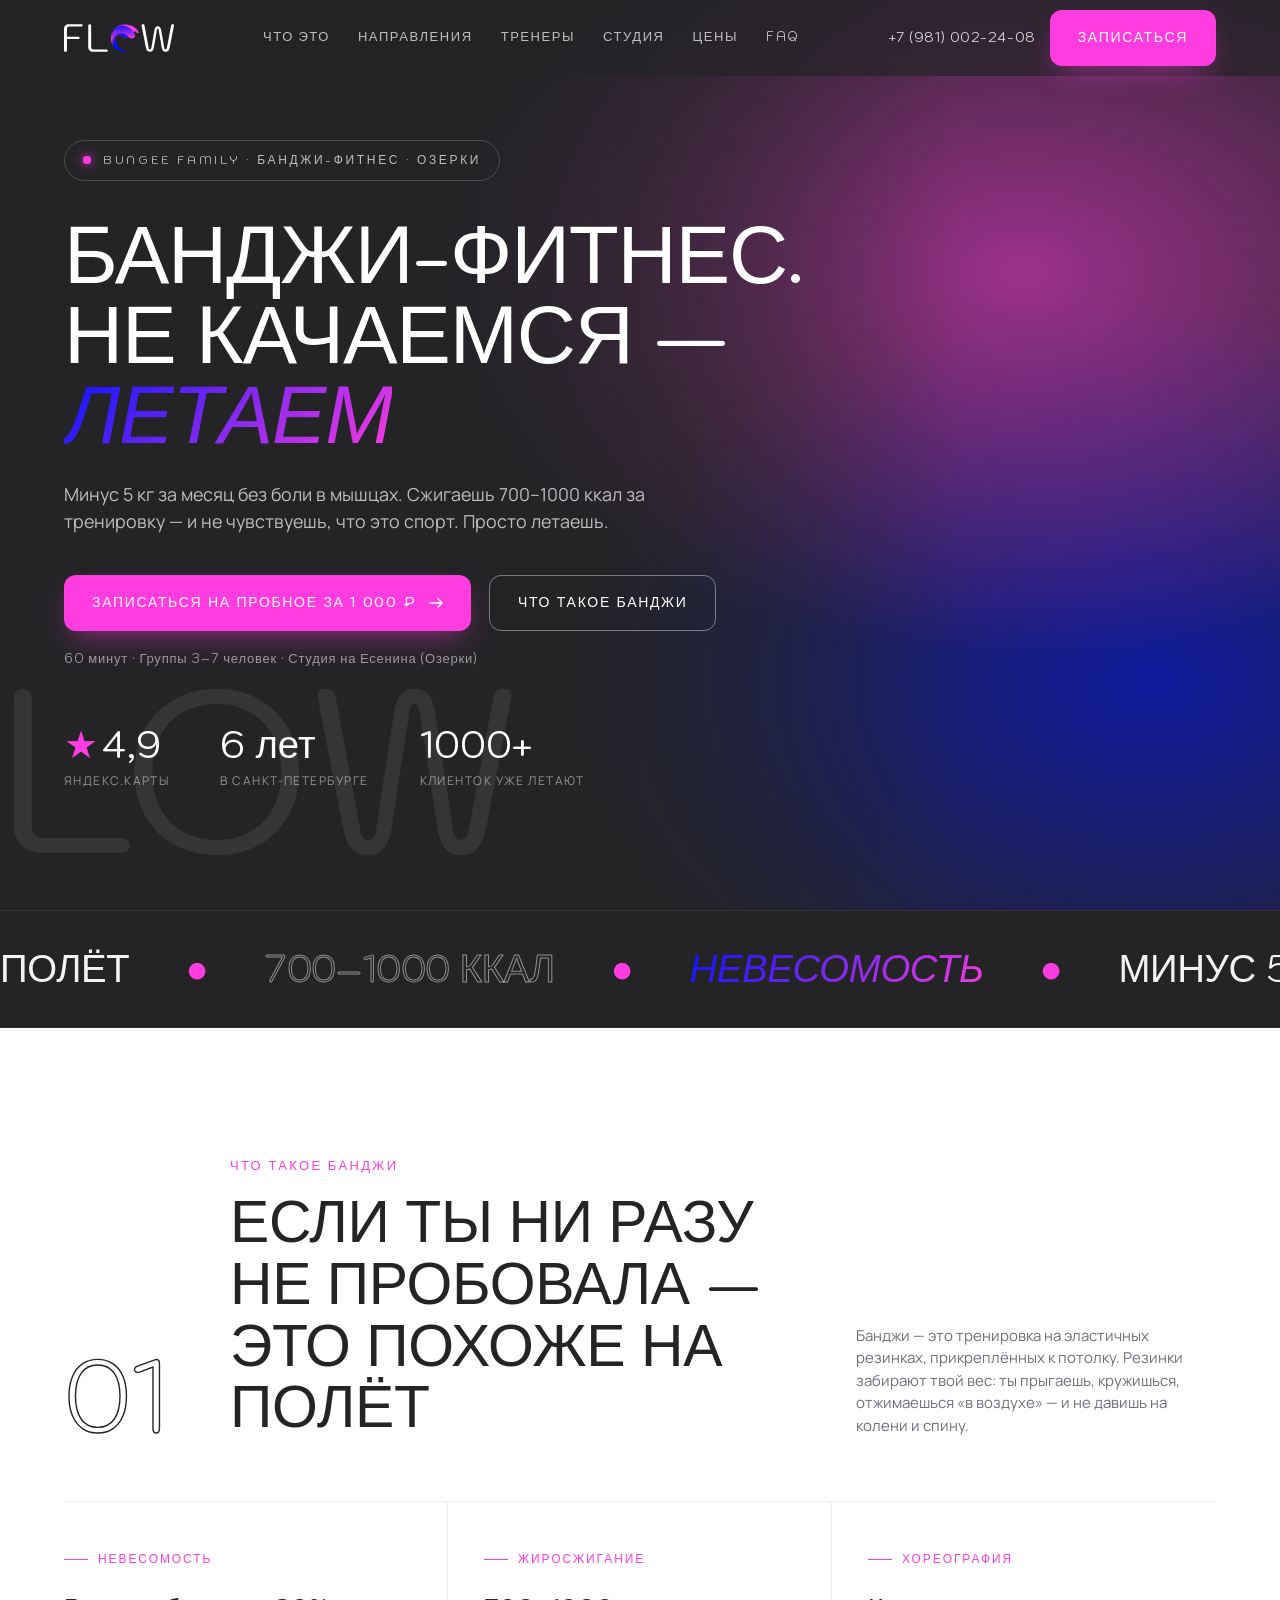
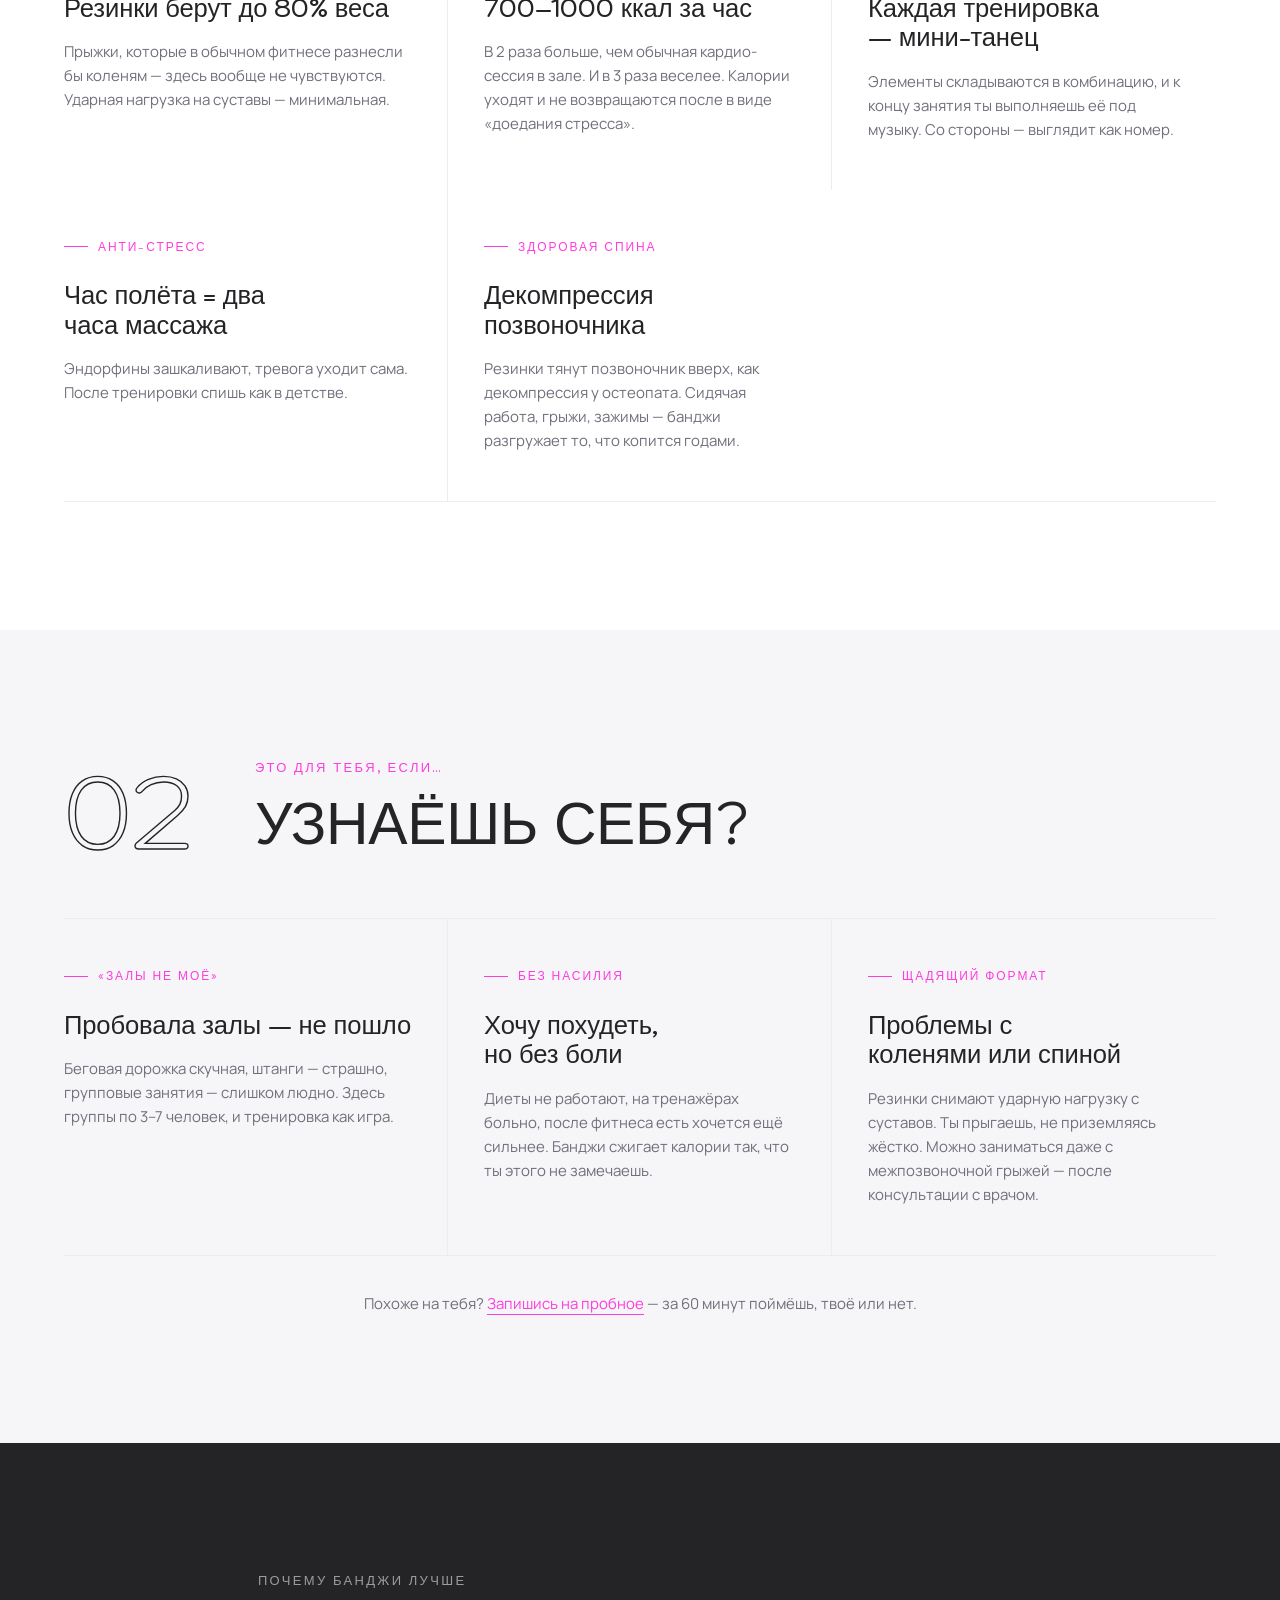
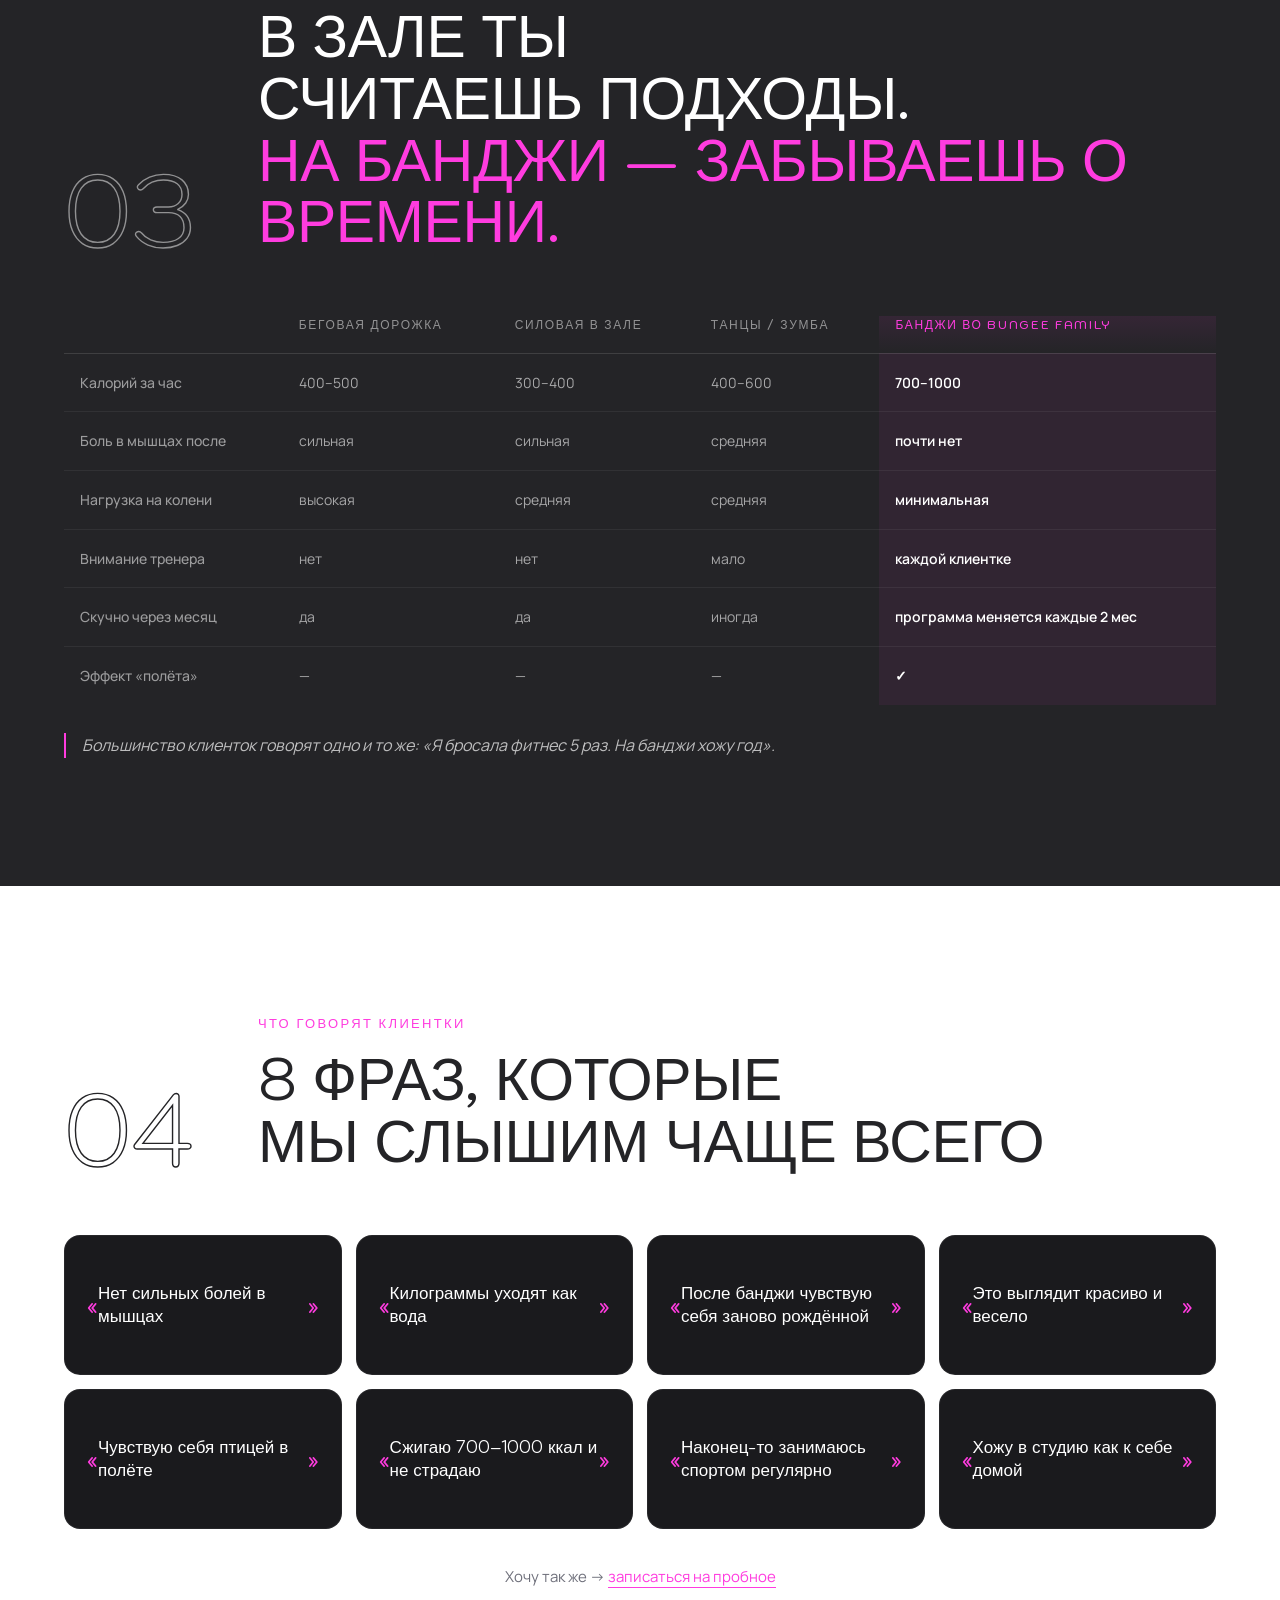
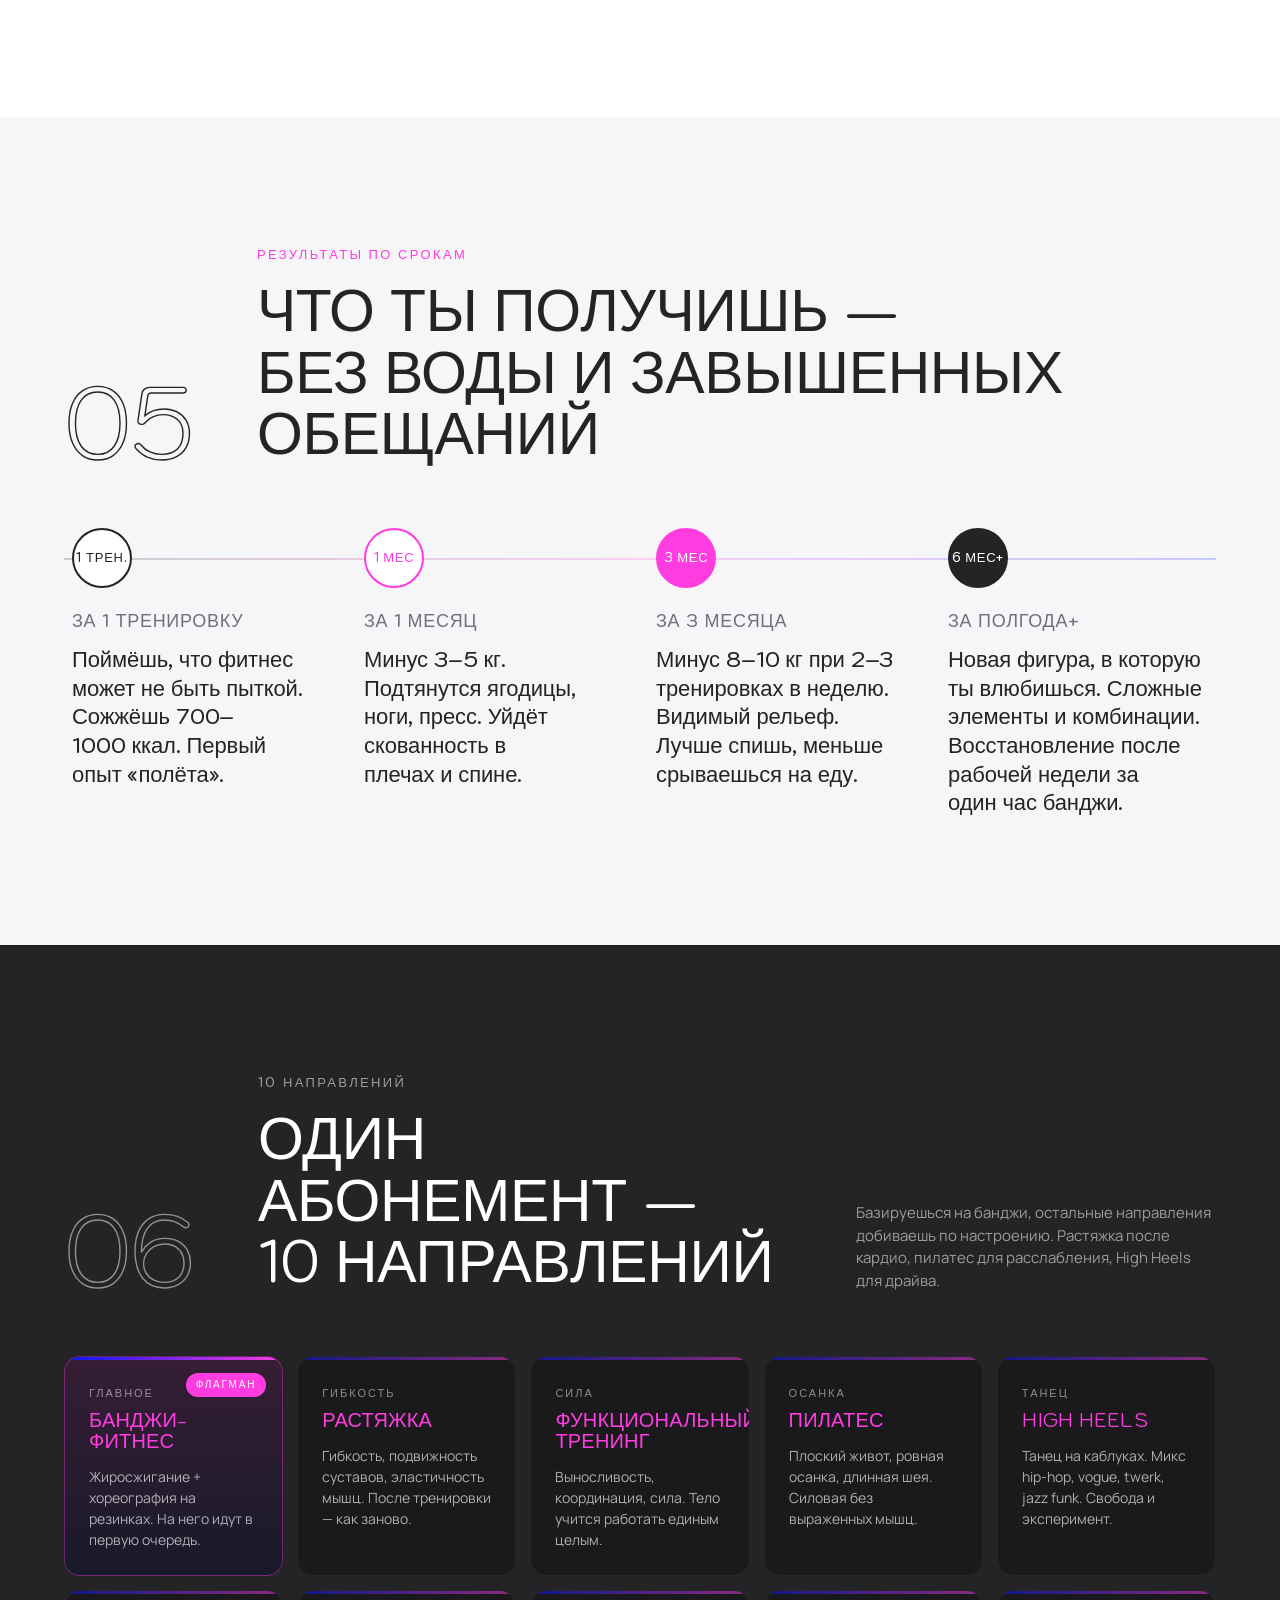
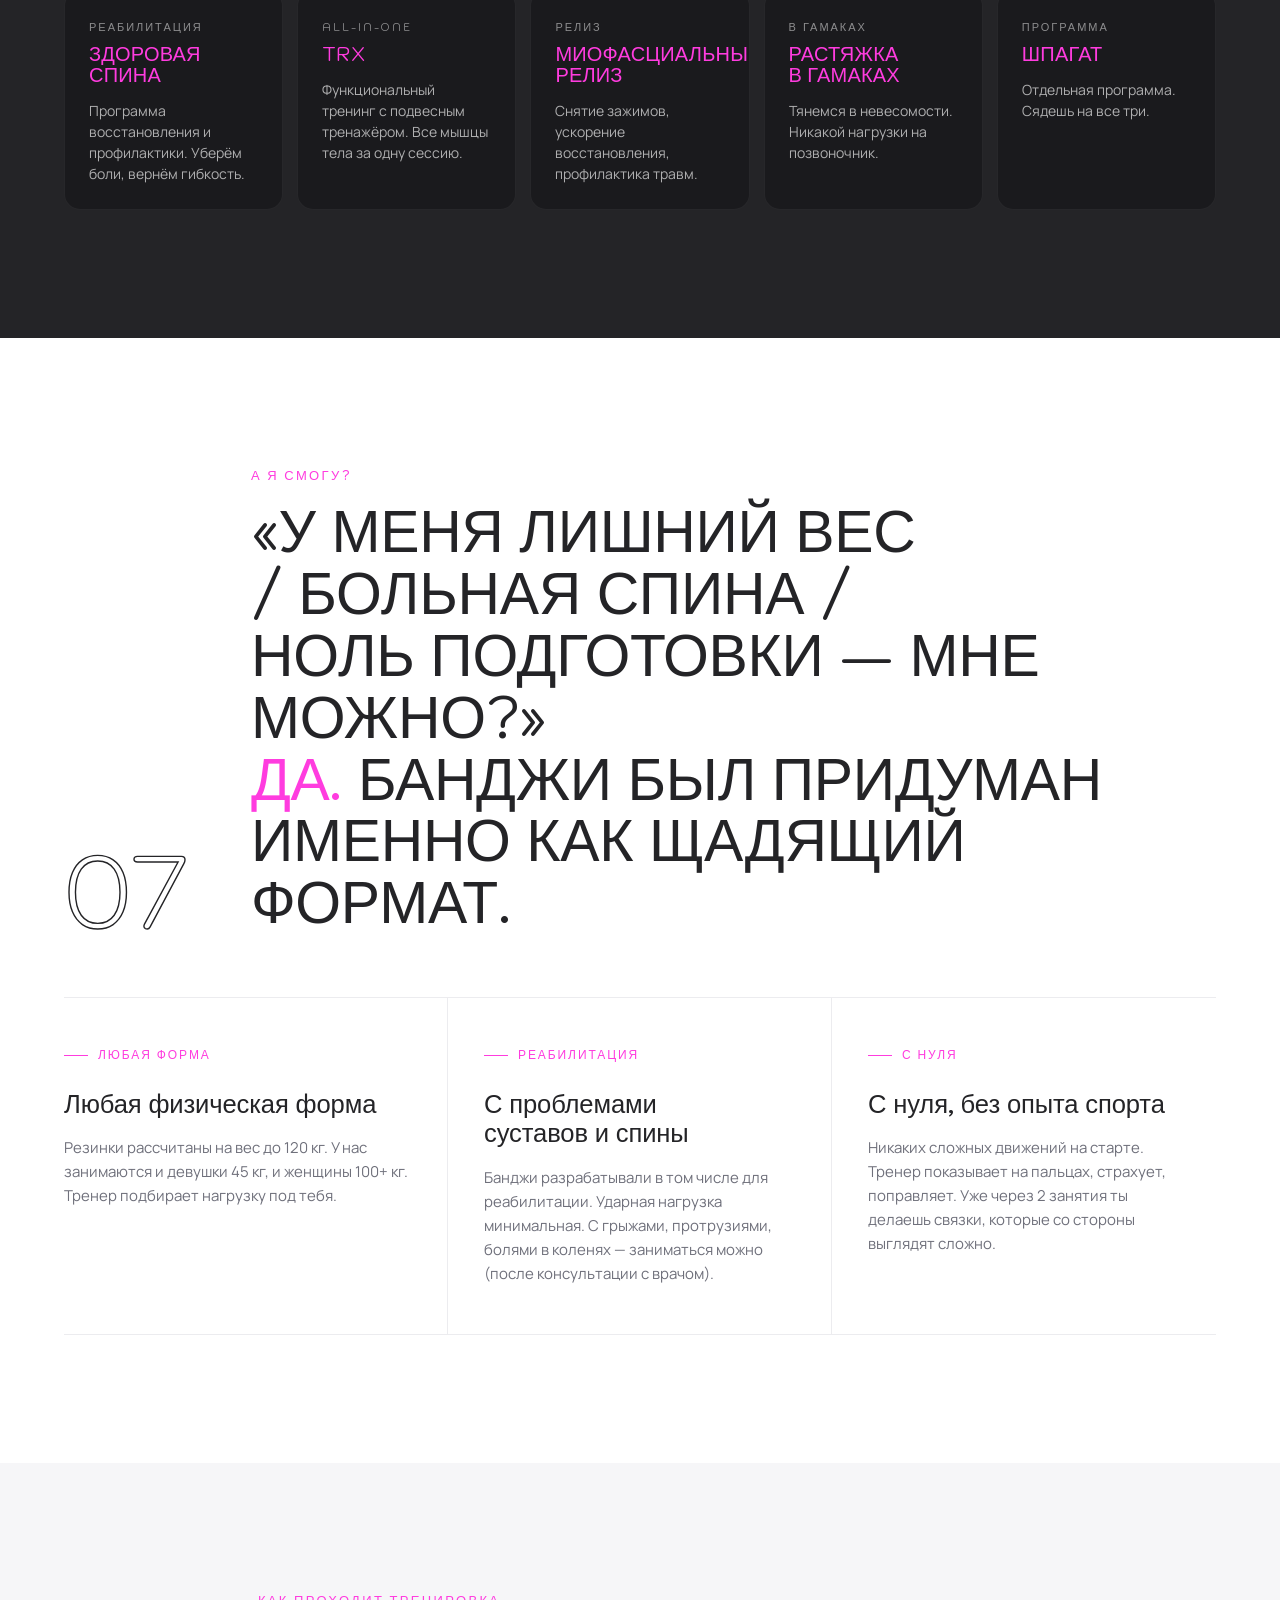
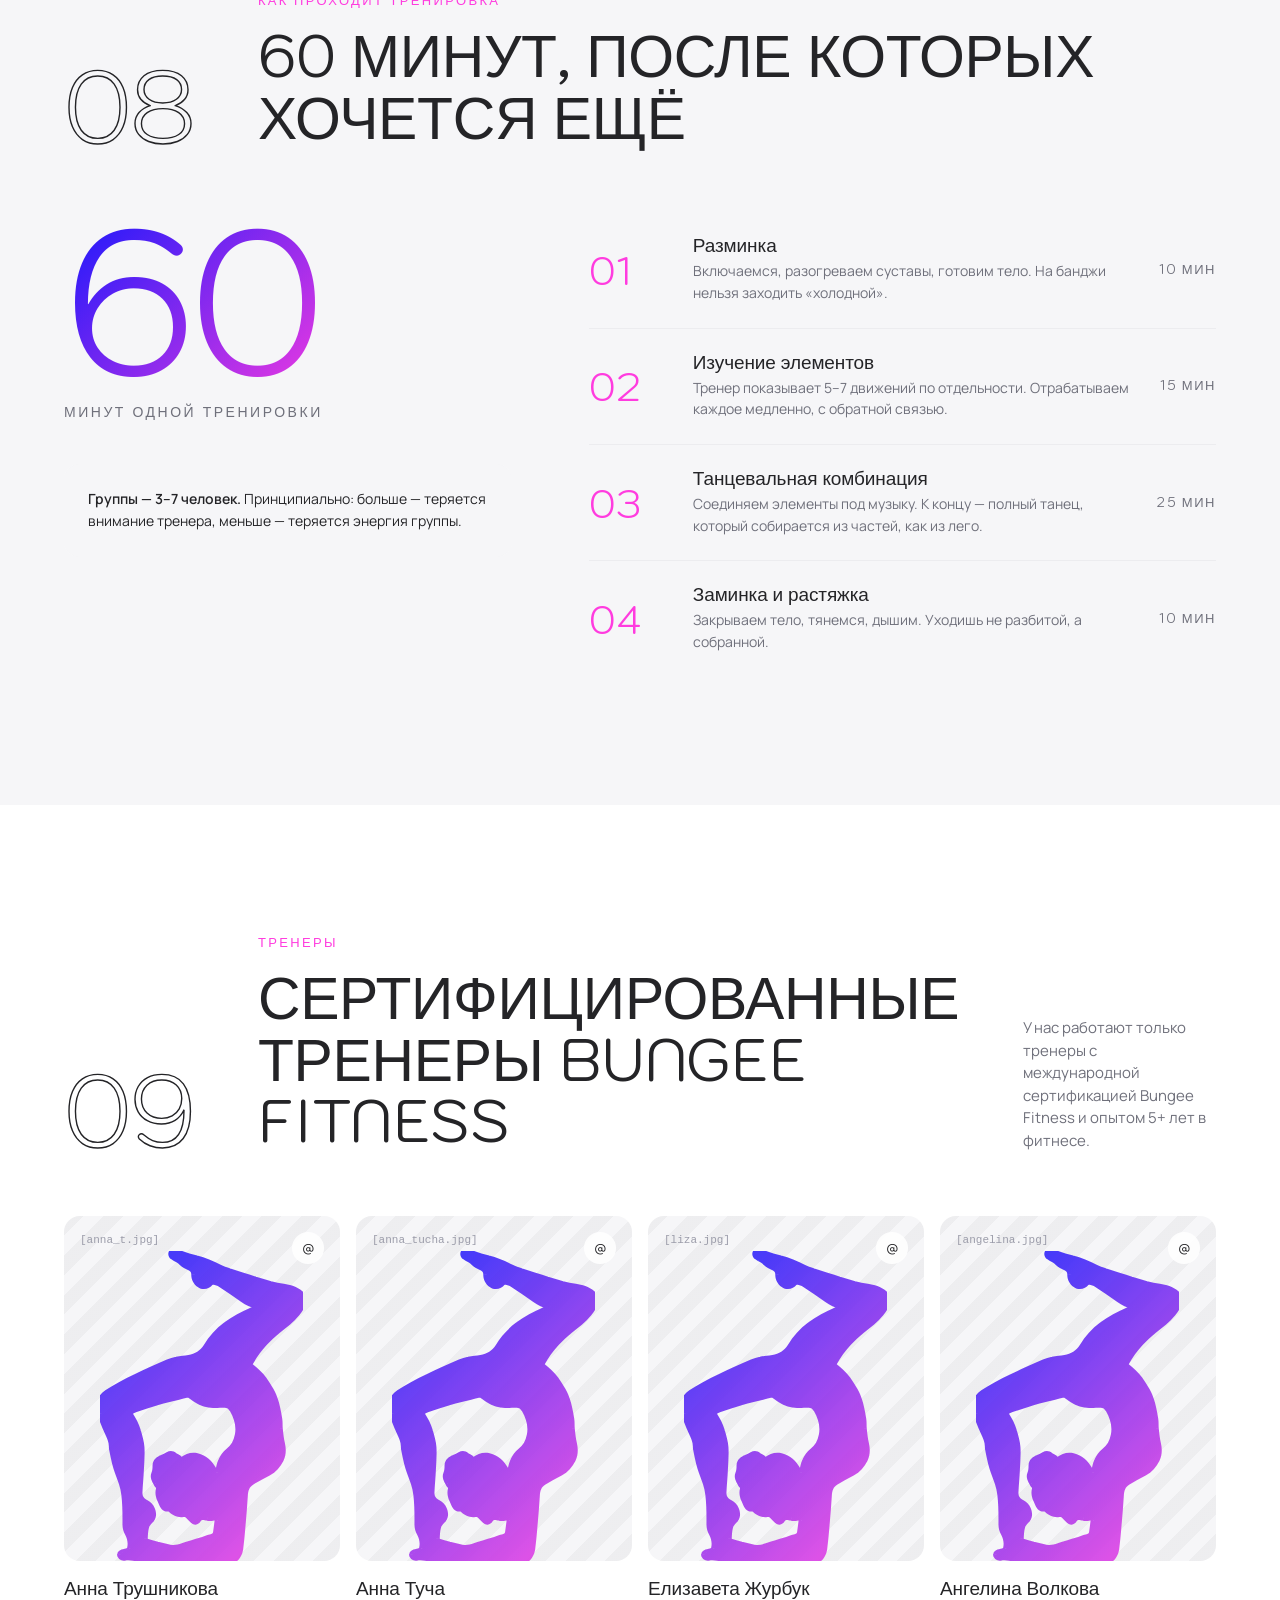
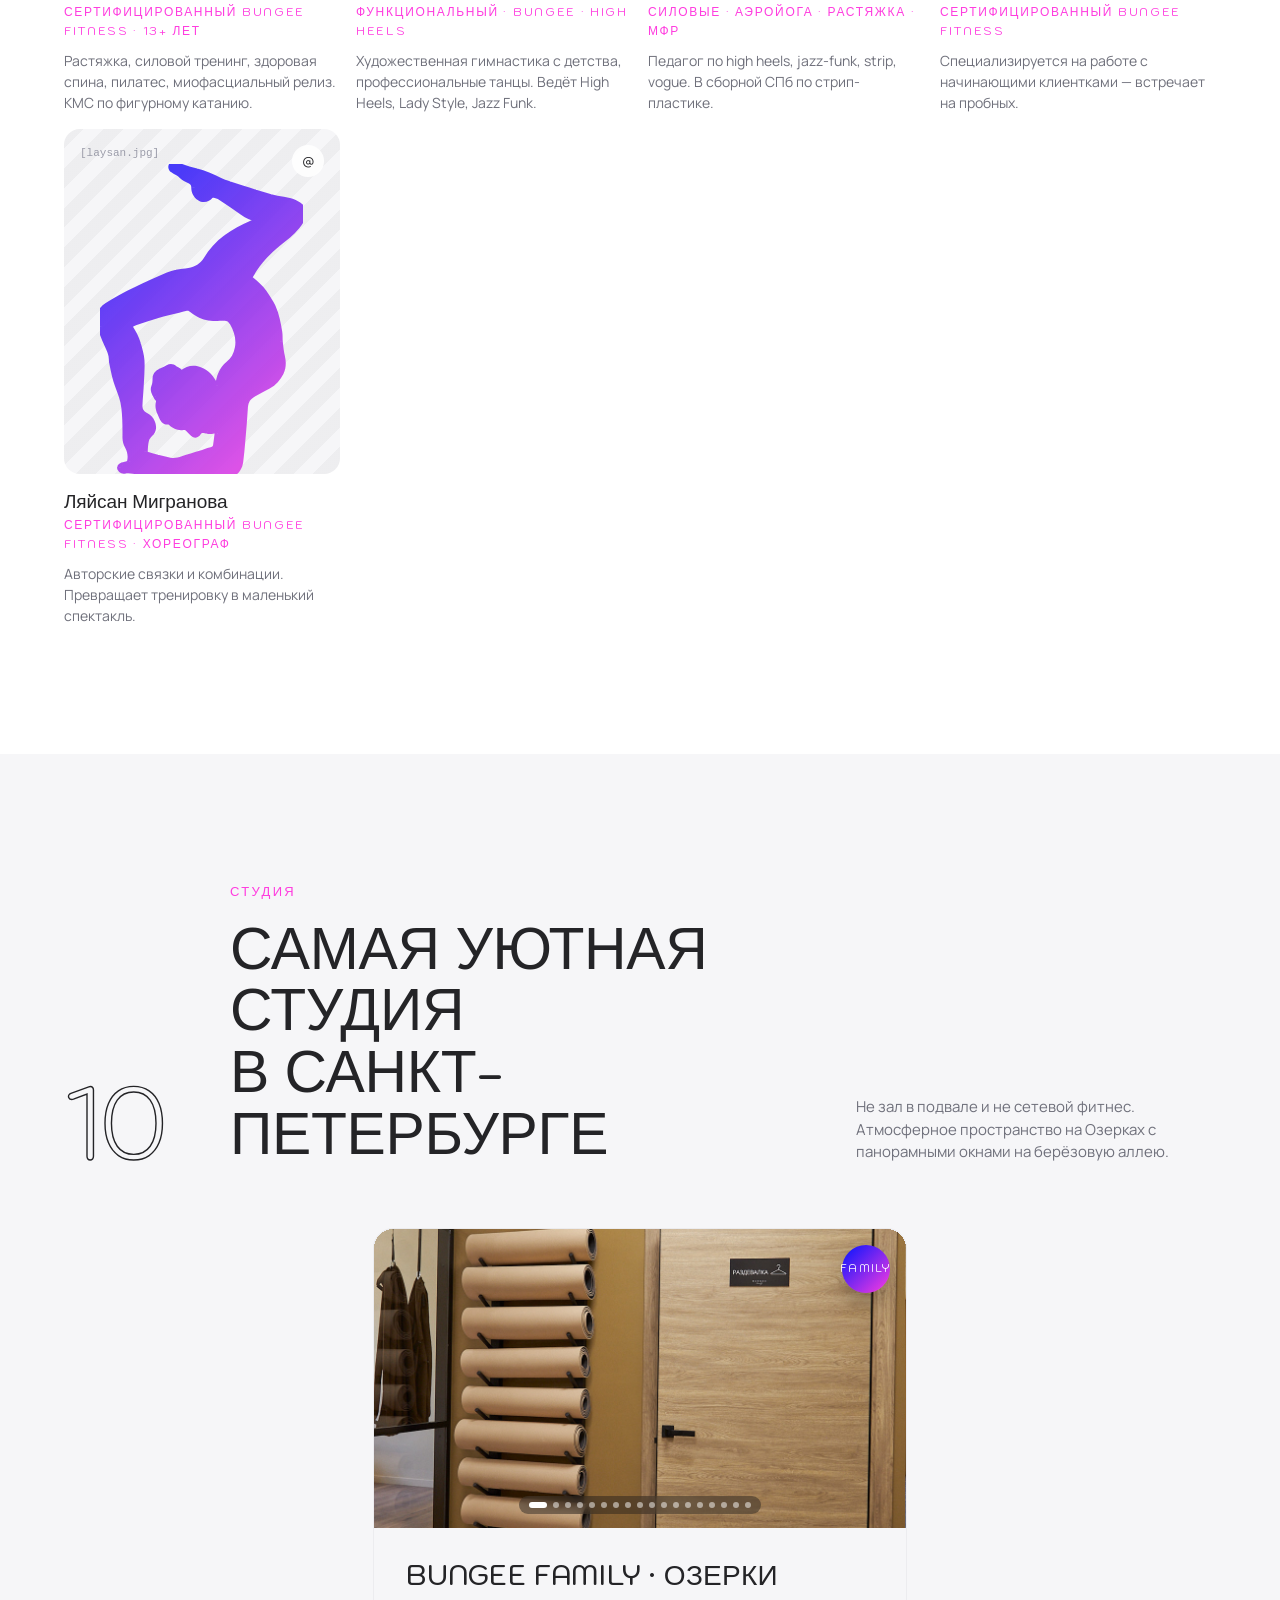
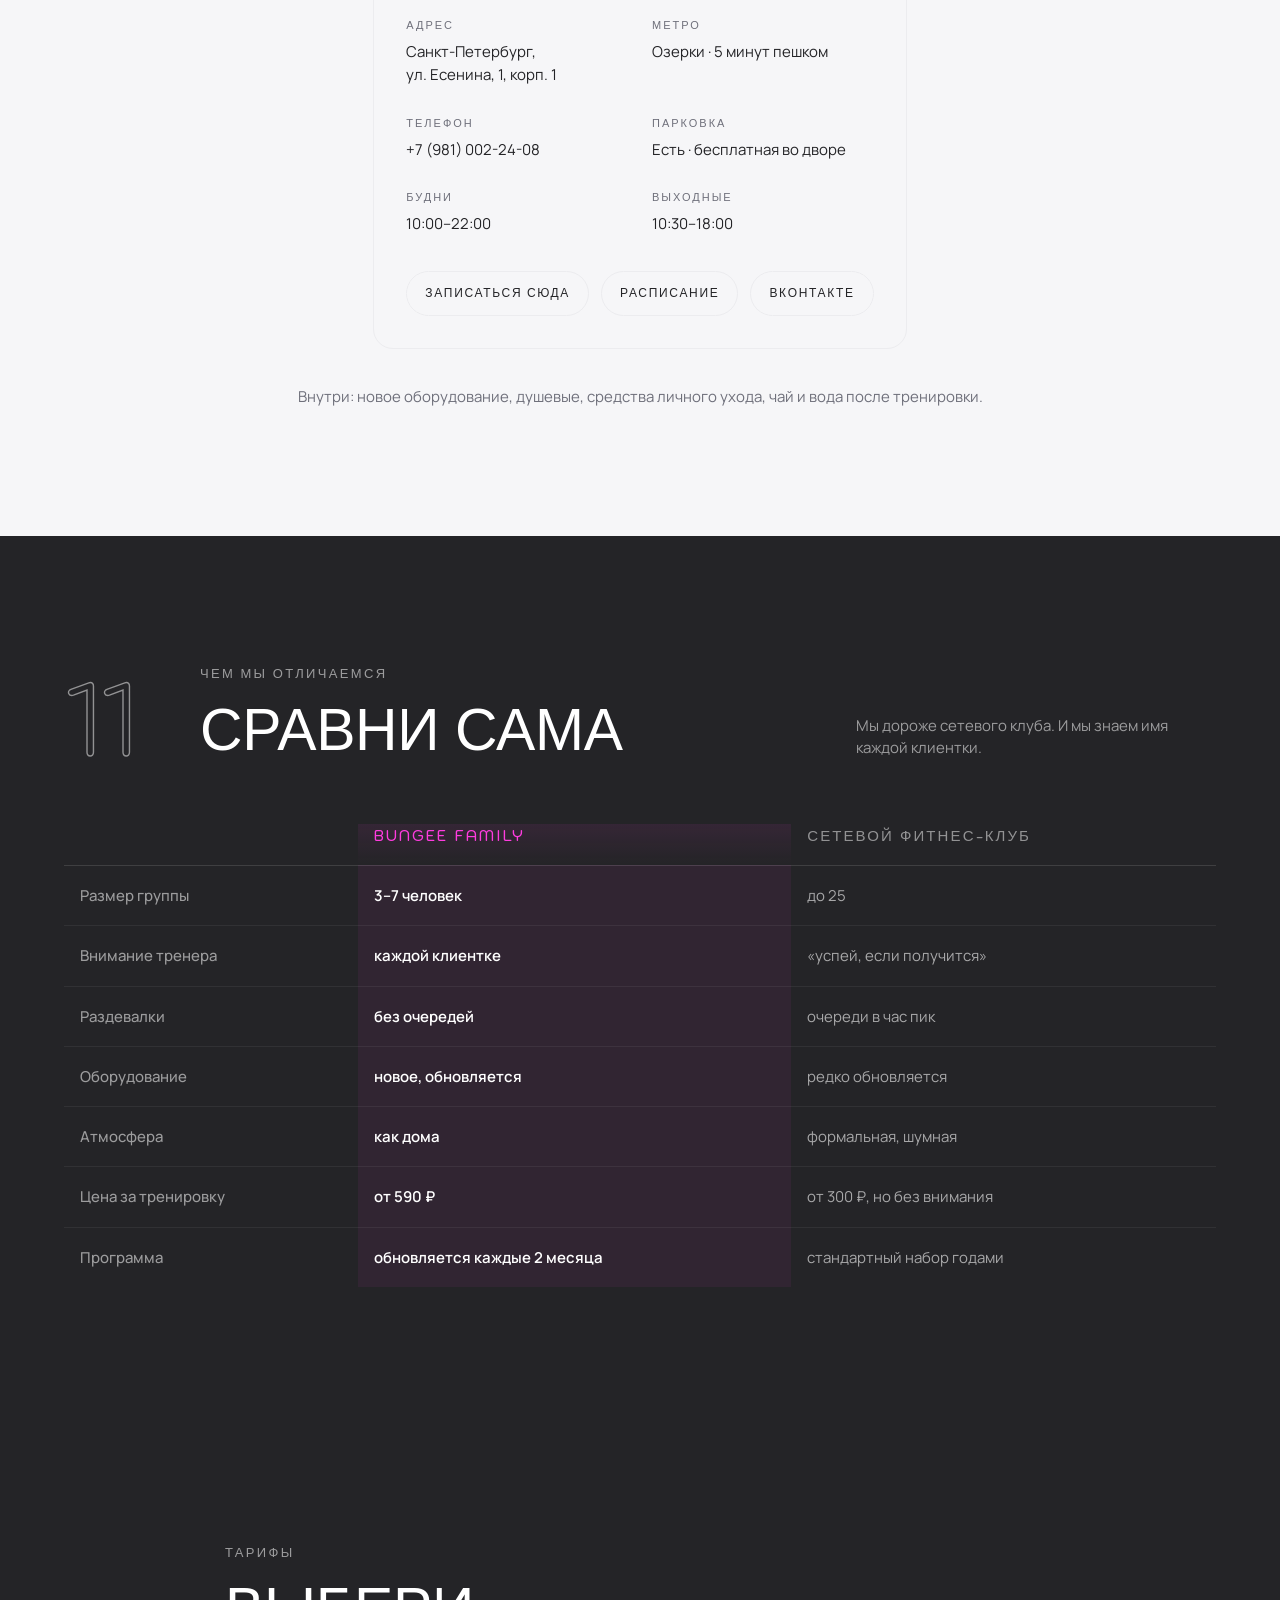
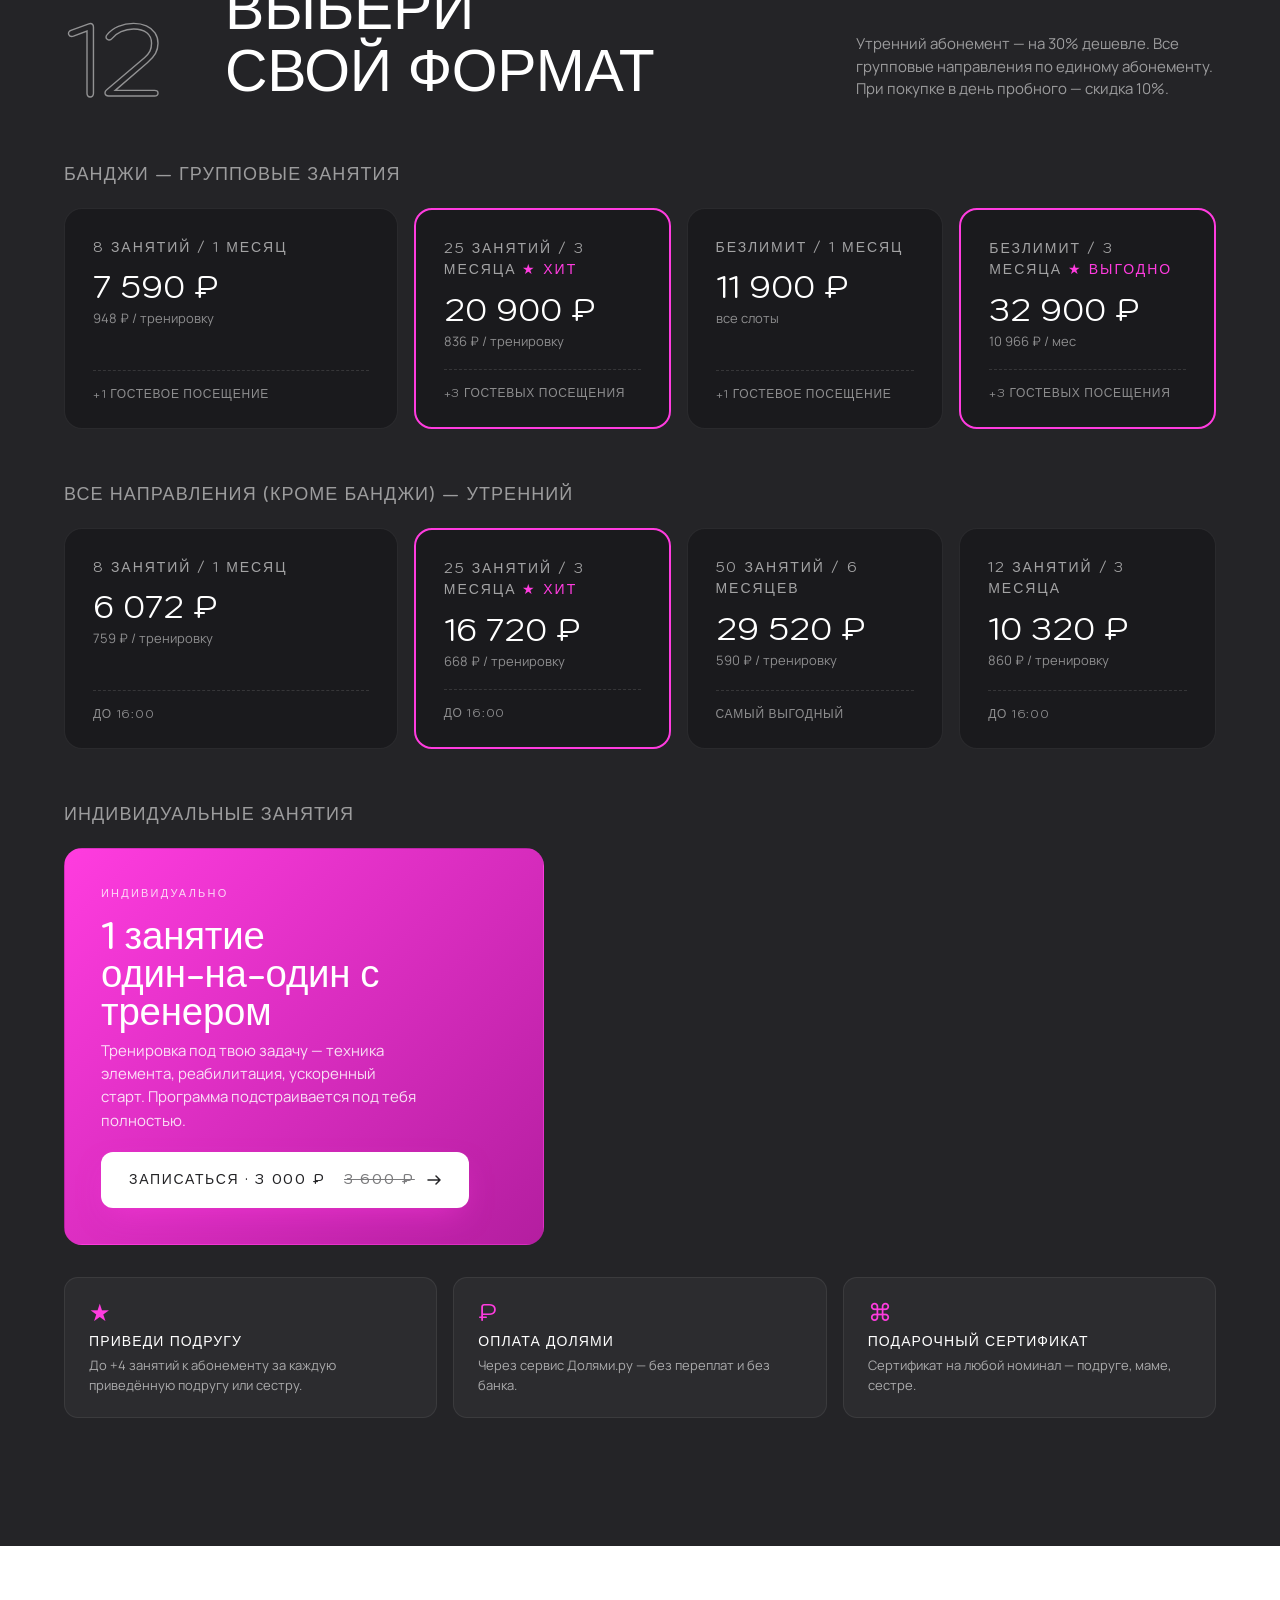
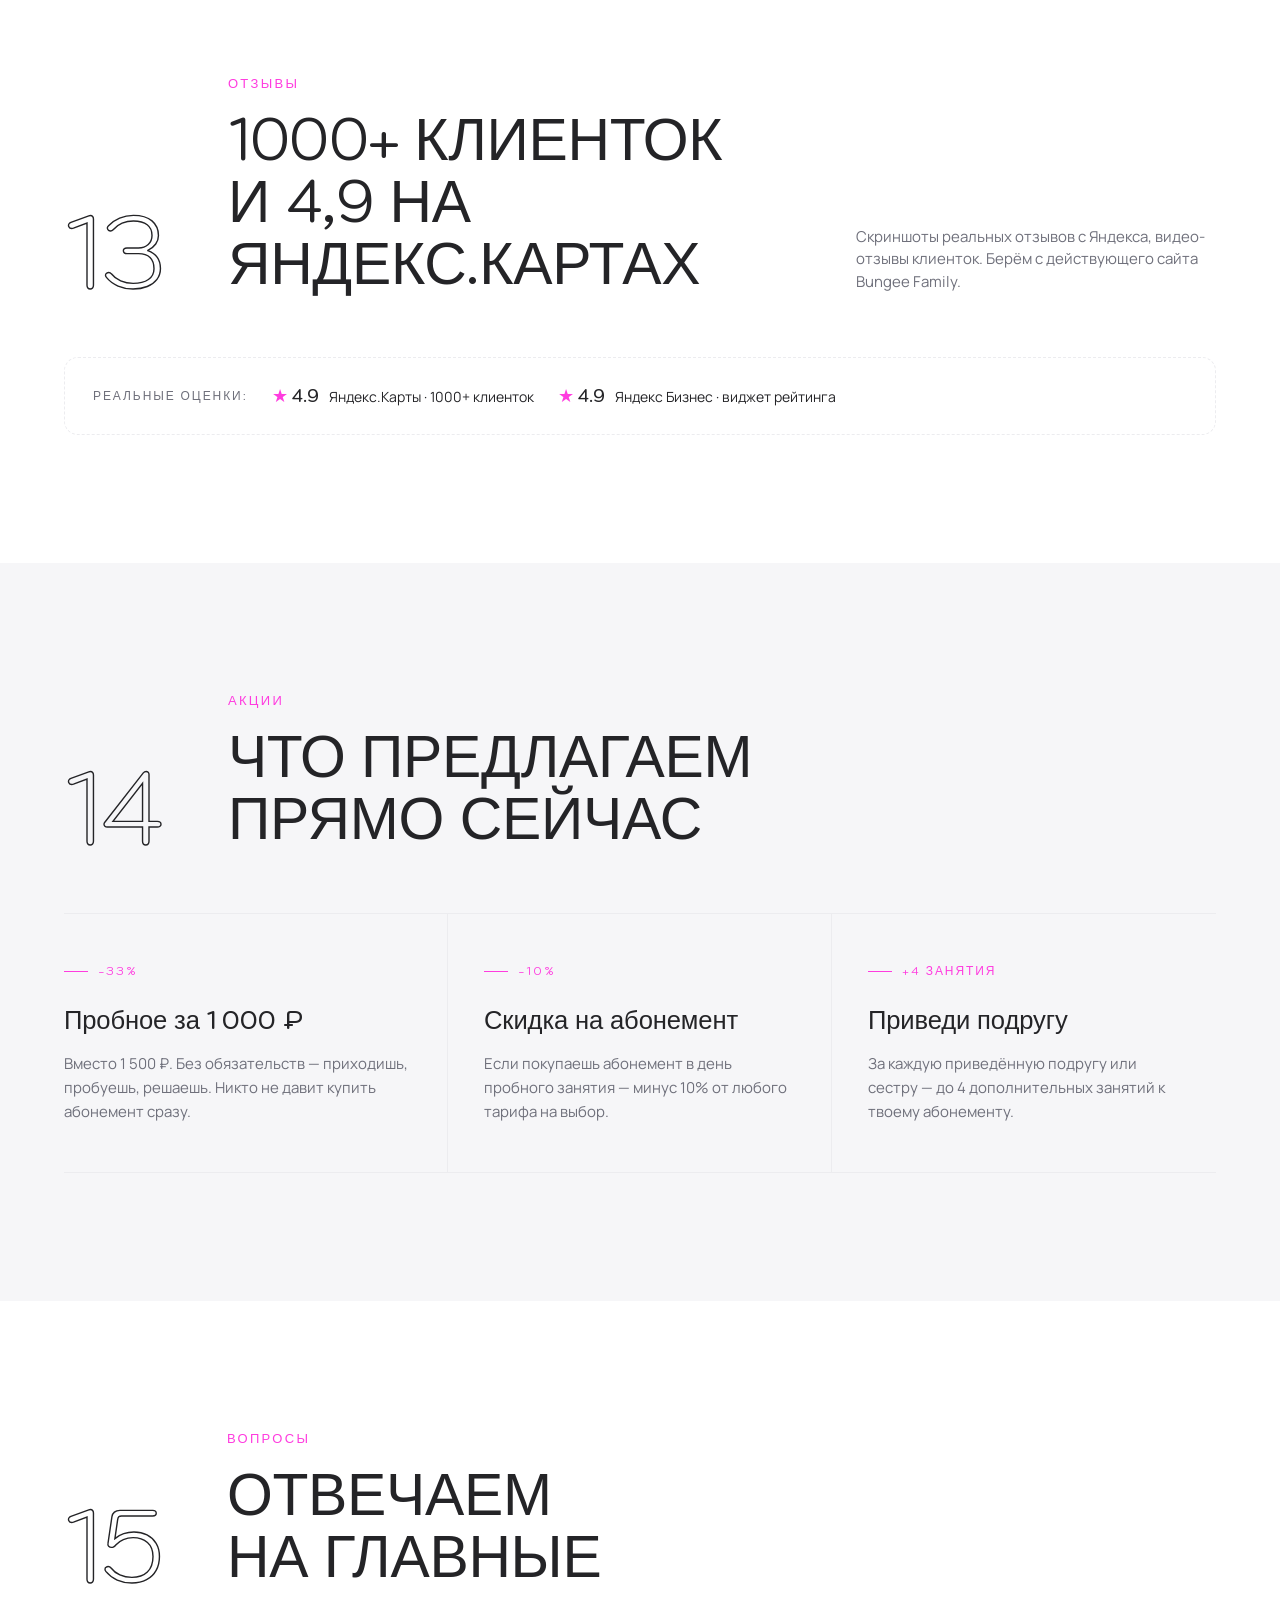
==== bungee.html @ 3329d9ca "Bungee landing (2 variants), case photos, hero gradient, mobile fixes - bungee.html and bungee2.html" ====
<!DOCTYPE html>
<html lang="ru">
<head>
<meta charset="UTF-8" />
<meta name="viewport" content="width=device-width, initial-scale=1, viewport-fit=cover" />
<title>Банджи-фитнес в СПб — студия Bungee Family на Озерках | Пробное за 1 000 ₽</title>
<meta name="description" content="Банджи-фитнес в Санкт-Петербурге. Минус 5 кг за месяц без боли в мышцах. Мини-группы 3–7 человек, 10 направлений по единому абонементу. Пробное за 1 000 ₽. Метро Озерки." />

<link rel="preconnect" href="https://fonts.googleapis.com" />
<link rel="preconnect" href="https://fonts.gstatic.com" crossorigin />
<link href="https://fonts.googleapis.com/css2?family=Kodchasan:wght@300;400;500;600;700&family=Manrope:wght@300;400;500;600;700&display=swap" rel="stylesheet" />
<link rel="stylesheet" href="styles.css" />
<link rel="icon" type="image/png" href="assets/images/Sign.png" />
<link rel="apple-touch-icon" href="assets/images/Sign.png" />
</head>
<body class="bungee-body">

<!-- ───────── Header ───────── -->
<header class="header on-dark" id="header">
  <div class="header-inner">
    <a href="index.html" class="logo on-dark" aria-label="FLOW">
      <img class="logo-full light" src="assets/images/Logo%20(2).svg" alt="FLOW" />
      <img class="logo-full dark"  src="assets/images/Logo_dark.png" alt="" aria-hidden="true" />
    </a>
    <nav>
      <a href="#what">Что это</a>
      <a href="#directions">Направления</a>
      <a href="#trainers">Тренеры</a>
      <a href="#studio">Студия</a>
      <a href="#prices">Цены</a>
      <a href="#faq">FAQ</a>
    </nav>
    <div class="header-cta">
      <a class="phone" href="tel:+79810022408">+7 (981) 002-24-08</a>
      <a href="#final" class="btn btn-primary">Записаться</a>
    </div>
  </div>
</header>

<!-- ───────── Hero ───────── -->
<section class="hero" id="top" data-screen-label="01 Hero">
  <div class="wrap hero-grid">
    <div>
      <span class="hero-eyebrow"><span class="dot"></span>Bungee Family · банджи-фитнес · Озерки</span>
      <h1>
        Банджи-фитнес.<br />
        Не качаемся —<br />
        <span class="grad-word">летаем</span>
      </h1>
      <p class="hero-sub">
        Минус 5 кг за месяц без боли в мышцах. Сжигаешь 700–1000 ккал за тренировку — и не чувствуешь, что это спорт. Просто летаешь.
      </p>
      <div class="hero-cta">
        <a href="#final" class="btn btn-primary">
          Записаться на пробное за 1 000&nbsp;₽
          <svg class="arrow" viewBox="0 0 14 10" fill="none"><path d="M1 5h12m0 0L9 1m4 4L9 9" stroke="currentColor" stroke-width="1.5" stroke-linecap="round" stroke-linejoin="round"/></svg>
        </a>
        <a href="#what" class="btn btn-outline-light">Что такое банджи</a>
      </div>
      <p class="hero-meta">60 минут · Группы 3–7 человек · Студия на Есенина (Озерки)</p>

      <div class="hero-trust">
        <div class="trust-item">
          <div class="v"><span class="star">★</span>4,9</div>
          <div class="lbl">Яндекс.Карты</div>
        </div>
        <div class="trust-item">
          <div class="v">6 лет</div>
          <div class="lbl">в Санкт-Петербурге</div>
        </div>
        <div class="trust-item">
          <div class="v">1000+</div>
          <div class="lbl">клиенток уже летают</div>
        </div>
      </div>
    </div>
  </div>
</section>

<!-- ───────── Marquee ───────── -->
<div class="marquee" aria-hidden="true">
  <div class="marquee-track">
    <span class="word">Полёт</span><span class="sep">●</span>
    <span class="alt">700–1000 ккал</span><span class="sep">●</span>
    <span class="grad">Невесомость</span><span class="sep">●</span>
    <span class="word">Минус 5 кг за месяц</span><span class="sep">●</span>
    <span class="alt">Хореография</span><span class="sep">●</span>
    <span class="grad">Танец в воздухе</span><span class="sep">●</span>
    <span class="word">Полёт</span><span class="sep">●</span>
    <span class="alt">700–1000 ккал</span><span class="sep">●</span>
    <span class="grad">Невесомость</span><span class="sep">●</span>
    <span class="word">Минус 5 кг за месяц</span><span class="sep">●</span>
    <span class="alt">Хореография</span><span class="sep">●</span>
    <span class="grad">Танец в воздухе</span><span class="sep">●</span>
  </div>
</div>

<!-- ───────── What is bungee ───────── -->
<section id="what" data-screen-label="02 What">
  <div class="wrap">
    <div class="section-head reveal">
      <div class="num">01</div>
      <div class="head-text">
        <span class="eyebrow pink">Что такое банджи</span>
        <h2>Если ты ни разу не пробовала —<br />это похоже на полёт</h2>
      </div>
      <p class="head-aside">Банджи — это тренировка на эластичных резинках, прикреплённых к потолку. Резинки забирают твой вес: ты прыгаешь, кружишься, отжимаешься «в воздухе» — и не давишь на колени и спину.</p>
    </div>

    <div class="conf-grid reveal">
      <div class="conf-item">
        <span class="pill">Невесомость</span>
        <h3>Резинки берут до 80% веса</h3>
        <p>Прыжки, которые в обычном фитнесе разнесли бы коленям — здесь вообще не чувствуются. Ударная нагрузка на суставы — минимальная.</p>
      </div>
      <div class="conf-item">
        <span class="pill">Жиросжигание</span>
        <h3>700–1000 ккал за час</h3>
        <p>В 2 раза больше, чем обычная кардио-сессия в зале. И в 3 раза веселее. Калории уходят и не возвращаются после в виде «доедания стресса».</p>
      </div>
      <div class="conf-item">
        <span class="pill">Хореография</span>
        <h3>Каждая тренировка — мини-танец</h3>
        <p>Элементы складываются в комбинацию, и к концу занятия ты выполняешь её под музыку. Со стороны — выглядит как номер.</p>
      </div>
      <div class="conf-item">
        <span class="pill">Анти-стресс</span>
        <h3>Час полёта = два часа массажа</h3>
        <p>Эндорфины зашкаливают, тревога уходит сама. После тренировки спишь как в детстве.</p>
      </div>
      <div class="conf-item">
        <span class="pill">Здоровая спина</span>
        <h3>Декомпрессия позвоночника</h3>
        <p>Резинки тянут позвоночник вверх, как декомпрессия у остеопата. Сидячая работа, грыжи, зажимы — банджи разгружает то, что копится годами.</p>
      </div>
    </div>
  </div>
</section>

<!-- ───────── For you if ───────── -->
<section style="background: var(--bg-tone);" id="for-you" data-screen-label="03 For you">
  <div class="wrap">
    <div class="section-head reveal">
      <div class="num">02</div>
      <div class="head-text">
        <span class="eyebrow pink">Это для тебя, если…</span>
        <h2>Узнаёшь себя?</h2>
      </div>
    </div>

    <div class="conf-grid reveal">
      <div class="conf-item">
        <span class="pill">«Залы не моё»</span>
        <h3>Пробовала залы — не пошло</h3>
        <p>Беговая дорожка скучная, штанги — страшно, групповые занятия — слишком людно. Здесь группы по 3–7 человек, и тренировка как игра.</p>
      </div>
      <div class="conf-item">
        <span class="pill">Без насилия</span>
        <h3>Хочу похудеть, но без боли</h3>
        <p>Диеты не работают, на тренажёрах больно, после фитнеса есть хочется ещё сильнее. Банджи сжигает калории так, что ты этого не замечаешь.</p>
      </div>
      <div class="conf-item">
        <span class="pill">Щадящий формат</span>
        <h3>Проблемы с коленями или спиной</h3>
        <p>Резинки снимают ударную нагрузку с суставов. Ты прыгаешь, не приземляясь жёстко. Можно заниматься даже с межпозвоночной грыжей — после консультации с врачом.</p>
      </div>
    </div>

    <p class="levels-note reveal" style="color: var(--gray-light);">Похоже на тебя? <a href="#final">Запишись на пробное</a> — за 60 минут поймёшь, твоё или нет.</p>
  </div>
</section>

<!-- ───────── Compare vs other workouts ───────── -->
<section class="dark-sec" data-screen-label="04 Compare workouts">
  <div class="wrap">
    <div class="section-head reveal">
      <div class="num on-dark">03</div>
      <div class="head-text">
        <span class="eyebrow on-dark">Почему банджи лучше</span>
        <h2>В зале ты считаешь подходы.<br /><span style="color:var(--pink);">На банджи — забываешь о времени.</span></h2>
      </div>
    </div>

    <div class="compare-wrap reveal">
      <table class="compare-table">
        <thead>
          <tr>
            <th></th>
            <th>Беговая дорожка</th>
            <th>Силовая в зале</th>
            <th>Танцы / Зумба</th>
            <th class="us">Банджи во Bungee Family</th>
          </tr>
        </thead>
        <tbody>
          <tr><th>Калорий за час</th><td>400–500</td><td>300–400</td><td>400–600</td><td class="us"><b>700–1000</b></td></tr>
          <tr><th>Боль в мышцах после</th><td>сильная</td><td>сильная</td><td>средняя</td><td class="us"><b>почти нет</b></td></tr>
          <tr><th>Нагрузка на колени</th><td>высокая</td><td>средняя</td><td>средняя</td><td class="us"><b>минимальная</b></td></tr>
          <tr><th>Внимание тренера</th><td>нет</td><td>нет</td><td>мало</td><td class="us"><b>каждой клиентке</b></td></tr>
          <tr><th>Скучно через месяц</th><td>да</td><td>да</td><td>иногда</td><td class="us"><b>программа меняется каждые 2 мес</b></td></tr>
          <tr><th>Эффект «полёта»</th><td>—</td><td>—</td><td>—</td><td class="us"><b>✓</b></td></tr>
        </tbody>
      </table>
      <p class="compare-aside">Большинство клиенток говорят одно и то же: <em>«Я бросала фитнес 5 раз. На банджи хожу год».</em></p>
    </div>
  </div>
</section>

<!-- ───────── Quotes ───────── -->
<section id="quotes" data-screen-label="05 Quotes">
  <div class="wrap">
    <div class="section-head reveal">
      <div class="num">04</div>
      <div class="head-text">
        <span class="eyebrow pink">Что говорят клиентки</span>
        <h2>8 фраз, которые<br />мы слышим чаще всего</h2>
      </div>
    </div>

    <div class="quotes-grid reveal">
      <div class="qcard"><span class="qmark">«</span>Нет сильных болей в мышцах<span class="qmark">»</span></div>
      <div class="qcard"><span class="qmark">«</span>Килограммы уходят как вода<span class="qmark">»</span></div>
      <div class="qcard"><span class="qmark">«</span>После банджи чувствую себя заново рождённой<span class="qmark">»</span></div>
      <div class="qcard"><span class="qmark">«</span>Это выглядит красиво и весело<span class="qmark">»</span></div>
      <div class="qcard"><span class="qmark">«</span>Чувствую себя птицей в полёте<span class="qmark">»</span></div>
      <div class="qcard"><span class="qmark">«</span>Сжигаю 700–1000 ккал и не страдаю<span class="qmark">»</span></div>
      <div class="qcard"><span class="qmark">«</span>Наконец-то занимаюсь спортом регулярно<span class="qmark">»</span></div>
      <div class="qcard"><span class="qmark">«</span>Хожу в студию как к себе домой<span class="qmark">»</span></div>
    </div>

    <p class="levels-note reveal" style="color: var(--gray-light);">Хочу так же → <a href="#final">записаться на пробное</a></p>
  </div>
</section>

<!-- ───────── Timeline ───────── -->
<section style="background: var(--bg-tone);" id="results" data-screen-label="06 Results">
  <div class="wrap">
    <div class="section-head reveal">
      <div class="num">05</div>
      <div class="head-text">
        <span class="eyebrow pink">Результаты по срокам</span>
        <h2>Что ты получишь —<br />без воды и завышенных обещаний</h2>
      </div>
    </div>

    <div class="timeline reveal">
      <div class="tl-step">
        <div class="marker">1 трен.</div>
        <h4>За 1 тренировку</h4>
        <h3>Поймёшь, что фитнес может не быть пыткой. Сожжёшь 700–1000 ккал. Первый опыт «полёта».</h3>
      </div>
      <div class="tl-step">
        <div class="marker">1 мес</div>
        <h4>За 1 месяц</h4>
        <h3>Минус 3–5 кг. Подтянутся ягодицы, ноги, пресс. Уйдёт скованность в плечах и спине.</h3>
      </div>
      <div class="tl-step">
        <div class="marker">3 мес</div>
        <h4>За 3 месяца</h4>
        <h3>Минус 8–10 кг при 2–3 тренировках в неделю. Видимый рельеф. Лучше спишь, меньше срываешься на еду.</h3>
      </div>
      <div class="tl-step">
        <div class="marker">6 мес+</div>
        <h4>За полгода+</h4>
        <h3>Новая фигура, в которую ты влюбишься. Сложные элементы и комбинации. Восстановление после рабочей недели за один час банджи.</h3>
      </div>
    </div>
  </div>
</section>

<!-- ───────── Directions ───────── -->
<section class="levels" id="directions" data-screen-label="07 Directions">
  <div class="wrap">
    <div class="section-head reveal">
      <div class="num on-dark">06</div>
      <div class="head-text">
        <span class="eyebrow on-dark">10 направлений</span>
        <h2>Один абонемент —<br />10 направлений</h2>
      </div>
      <p class="head-aside" style="color: rgba(255,255,255,0.55);">Базируешься на банджи, остальные направления добиваешь по настроению. Растяжка после кардио, пилатес для расслабления, High Heels для драйва.</p>
    </div>

    <div class="dir-grid">
      <article class="level featured reveal">
        <div class="pop">Флагман</div>
        <div class="lvl-tag">главное</div>
        <h3><span class="accent">Банджи-фитнес</span></h3>
        <p>Жиросжигание + хореография на резинках. На него идут в первую очередь.</p>
      </article>
      <article class="level reveal">
        <div class="lvl-tag">гибкость</div>
        <h3><span class="accent">Растяжка</span></h3>
        <p>Гибкость, подвижность суставов, эластичность мышц. После тренировки — как заново.</p>
      </article>
      <article class="level reveal">
        <div class="lvl-tag">сила</div>
        <h3><span class="accent">Функциональный<br />тренинг</span></h3>
        <p>Выносливость, координация, сила. Тело учится работать единым целым.</p>
      </article>
      <article class="level reveal">
        <div class="lvl-tag">осанка</div>
        <h3><span class="accent">Пилатес</span></h3>
        <p>Плоский живот, ровная осанка, длинная шея. Силовая без выраженных мышц.</p>
      </article>
      <article class="level reveal">
        <div class="lvl-tag">танец</div>
        <h3><span class="accent">High Heels</span></h3>
        <p>Танец на каблуках. Микс hip-hop, vogue, twerk, jazz funk. Свобода и эксперимент.</p>
      </article>
      <article class="level reveal">
        <div class="lvl-tag">реабилитация</div>
        <h3><span class="accent">Здоровая спина</span></h3>
        <p>Программа восстановления и профилактики. Уберём боли, вернём гибкость.</p>
      </article>
      <article class="level reveal">
        <div class="lvl-tag">all-in-one</div>
        <h3><span class="accent">TRX</span></h3>
        <p>Функциональный тренинг с подвесным тренажёром. Все мышцы тела за одну сессию.</p>
      </article>
      <article class="level reveal">
        <div class="lvl-tag">релиз</div>
        <h3><span class="accent">Миофасциальный<br />релиз</span></h3>
        <p>Снятие зажимов, ускорение восстановления, профилактика травм.</p>
      </article>
      <article class="level reveal">
        <div class="lvl-tag">в гамаках</div>
        <h3><span class="accent">Растяжка<br />в гамаках</span></h3>
        <p>Тянемся в невесомости. Никакой нагрузки на позвоночник.</p>
      </article>
      <article class="level reveal">
        <div class="lvl-tag">программа</div>
        <h3><span class="accent">Шпагат</span></h3>
        <p>Отдельная программа. Сядешь на все три.</p>
      </article>
    </div>
  </div>
</section>

<!-- ───────── Will I be able to? ───────── -->
<section id="confidence" data-screen-label="08 Confidence">
  <div class="wrap">
    <div class="section-head reveal">
      <div class="num">07</div>
      <div class="head-text">
        <span class="eyebrow pink">А я смогу?</span>
        <h2>«У меня лишний вес / больная спина /<br />ноль подготовки — мне можно?»<br /><span style="color:var(--pink);">Да.</span> Банджи был придуман именно как щадящий формат.</h2>
      </div>
    </div>

    <div class="conf-grid reveal">
      <div class="conf-item">
        <span class="pill">Любая форма</span>
        <h3>Любая физическая форма</h3>
        <p>Резинки рассчитаны на вес до 120 кг. У нас занимаются и девушки 45 кг, и женщины 100+ кг. Тренер подбирает нагрузку под тебя.</p>
      </div>
      <div class="conf-item">
        <span class="pill">Реабилитация</span>
        <h3>С проблемами суставов и спины</h3>
        <p>Банджи разрабатывали в том числе для реабилитации. Ударная нагрузка минимальная. С грыжами, протрузиями, болями в коленях — заниматься можно (после консультации с врачом).</p>
      </div>
      <div class="conf-item">
        <span class="pill">С нуля</span>
        <h3>С нуля, без опыта спорта</h3>
        <p>Никаких сложных движений на старте. Тренер показывает на пальцах, страхует, поправляет. Уже через 2 занятия ты делаешь связки, которые со стороны выглядят сложно.</p>
      </div>
    </div>
  </div>
</section>

<!-- ───────── Process ───────── -->
<section style="background: var(--bg-tone);" id="process" data-screen-label="09 Process">
  <div class="wrap">
    <div class="section-head reveal">
      <div class="num">08</div>
      <div class="head-text">
        <span class="eyebrow pink">Как проходит тренировка</span>
        <h2>60 минут, после которых<br />хочется ещё</h2>
      </div>
    </div>

    <div class="process-wrap">
      <div class="process-left reveal">
        <div class="timer"><span class="grad">60</span></div>
        <div class="timer-lbl">минут одной тренировки</div>
        <div class="footnote">
          <strong>Группы — 3–7 человек.</strong> Принципиально: больше — теряется внимание тренера, меньше — теряется энергия группы.
        </div>
      </div>
      <div class="steps reveal">
        <div class="step">
          <div class="ix">01</div>
          <div class="body">
            <h4>Разминка</h4>
            <p>Включаемся, разогреваем суставы, готовим тело. На банджи нельзя заходить «холодной».</p>
          </div>
          <div class="dur">10 мин</div>
        </div>
        <div class="step">
          <div class="ix">02</div>
          <div class="body">
            <h4>Изучение элементов</h4>
            <p>Тренер показывает 5–7 движений по отдельности. Отрабатываем каждое медленно, с обратной связью.</p>
          </div>
          <div class="dur">15 мин</div>
        </div>
        <div class="step">
          <div class="ix">03</div>
          <div class="body">
            <h4>Танцевальная комбинация</h4>
            <p>Соединяем элементы под музыку. К концу — полный танец, который собирается из частей, как из лего.</p>
          </div>
          <div class="dur">25 мин</div>
        </div>
        <div class="step">
          <div class="ix">04</div>
          <div class="body">
            <h4>Заминка и растяжка</h4>
            <p>Закрываем тело, тянемся, дышим. Уходишь не разбитой, а собранной.</p>
          </div>
          <div class="dur">10 мин</div>
        </div>
      </div>
    </div>
  </div>
</section>

<!-- ───────── Trainers ───────── -->
<section id="trainers" data-screen-label="10 Trainers">
  <div class="wrap">
    <div class="section-head reveal">
      <div class="num">09</div>
      <div class="head-text">
        <span class="eyebrow pink">Тренеры</span>
        <h2>Сертифицированные<br />тренеры Bungee Fitness</h2>
      </div>
      <p class="head-aside">У нас работают только тренеры с международной сертификацией Bungee Fitness и опытом 5+ лет в фитнесе.</p>
    </div>

    <div class="trainers-grid">
      <article class="trainer reveal">
        <div class="trainer-photo">
          <div class="silh"></div>
          <div class="ph-label">[anna_t.jpg]</div>
          <div class="ig">@</div>
        </div>
        <h4>Анна Трушникова</h4>
        <div class="role">Сертифицированный Bungee Fitness · 13+ лет</div>
        <p>Растяжка, силовой тренинг, здоровая спина, пилатес, миофасциальный релиз. КМС по фигурному катанию.</p>
      </article>
      <article class="trainer reveal">
        <div class="trainer-photo">
          <div class="silh"></div>
          <div class="ph-label">[anna_tucha.jpg]</div>
          <div class="ig">@</div>
        </div>
        <h4>Анна Туча</h4>
        <div class="role">Функциональный · Bungee · High Heels</div>
        <p>Художественная гимнастика с детства, профессиональные танцы. Ведёт High Heels, Lady Style, Jazz Funk.</p>
      </article>
      <article class="trainer reveal">
        <div class="trainer-photo">
          <div class="silh"></div>
          <div class="ph-label">[liza.jpg]</div>
          <div class="ig">@</div>
        </div>
        <h4>Елизавета Журбук</h4>
        <div class="role">Силовые · аэройога · растяжка · МФР</div>
        <p>Педагог по high heels, jazz-funk, strip, vogue. В сборной СПб по стрип-пластике.</p>
      </article>
      <article class="trainer reveal">
        <div class="trainer-photo">
          <div class="silh"></div>
          <div class="ph-label">[angelina.jpg]</div>
          <div class="ig">@</div>
        </div>
        <h4>Ангелина Волкова</h4>
        <div class="role">Сертифицированный Bungee Fitness</div>
        <p>Специализируется на работе с начинающими клиентками — встречает на пробных.</p>
      </article>
      <article class="trainer reveal">
        <div class="trainer-photo">
          <div class="silh"></div>
          <div class="ph-label">[laysan.jpg]</div>
          <div class="ig">@</div>
        </div>
        <h4>Ляйсан Мигранова</h4>
        <div class="role">Сертифицированный Bungee Fitness · хореограф</div>
        <p>Авторские связки и комбинации. Превращает тренировку в маленький спектакль.</p>
      </article>
    </div>
  </div>
</section>

<!-- ───────── Studio ───────── -->
<section style="background: var(--bg-tone);" id="studio" data-screen-label="11 Studio">
  <div class="wrap">
    <div class="section-head reveal">
      <div class="num">10</div>
      <div class="head-text">
        <span class="eyebrow pink">Студия</span>
        <h2>Самая уютная студия<br />в Санкт-Петербурге</h2>
      </div>
      <p class="head-aside">Не зал в подвале и не сетевой фитнес. Атмосферное пространство на Озерках с панорамными окнами на берёзовую аллею.</p>
    </div>

    <div class="studios-grid">
      <article class="studio reveal" style="grid-column: 1 / -1; max-width: 880px; margin: 0 auto;">
        <div class="studio-photo has-photo">
          <div class="slider" data-slider aria-roledescription="Галерея фото студии Bungee Family">
            <div class="slider-track">
              <img src="assets/images/ozerki/IMG_2363.jpg" alt="Зал Bungee Family — фото 1" loading="lazy" />
              <img src="assets/images/ozerki/IMG_2364.jpg" alt="Зал Bungee Family — фото 2" loading="lazy" />
              <img src="assets/images/ozerki/IMG_2365.jpg" alt="Зал Bungee Family — фото 3" loading="lazy" />
              <img src="assets/images/ozerki/IMG_2370.jpg" alt="Зал Bungee Family — фото 4" loading="lazy" />
              <img src="assets/images/ozerki/IMG_2371.jpg" alt="Зал Bungee Family — фото 5" loading="lazy" />
              <img src="assets/images/ozerki/IMG_2376.jpg" alt="Зал Bungee Family — фото 6" loading="lazy" />
              <img src="assets/images/ozerki/IMG_2379.jpg" alt="Зал Bungee Family — фото 7" loading="lazy" />
              <img src="assets/images/ozerki/IMG_2381.jpg" alt="Зал Bungee Family — фото 8" loading="lazy" />
              <img src="assets/images/ozerki/IMG_2407.jpg" alt="Зал Bungee Family — фото 9" loading="lazy" />
              <img src="assets/images/ozerki/IMG_2338.jpg" alt="Зал Bungee Family — фото 10" loading="lazy" />
              <img src="assets/images/ozerki/IMG_2362.jpg" alt="Зал Bungee Family — фото 11" loading="lazy" />
              <img src="assets/images/ozerki/IMG_1569.jpg" alt="Зал Bungee Family — фото 12" loading="lazy" />
              <img src="assets/images/ozerki/IMG_1681.jpg" alt="Зал Bungee Family — фото 13" loading="lazy" />
              <img src="assets/images/ozerki/DSC01074.jpg" alt="Зал Bungee Family — фото 14" loading="lazy" />
              <img src="assets/images/ozerki/DSC08734.jpg" alt="Зал Bungee Family — фото 15" loading="lazy" />
              <img src="assets/images/ozerki/2P9A0052_чб.jpg" alt="Зал Bungee Family — фото 16" loading="lazy" />
              <img src="assets/images/ozerki/chDfiTSfulhnG13pBq0dt6CUdLlPyYt0fJKVGBdNbG3YLV43z_0bz8TgXqmUG6I.jpg" alt="Зал Bungee Family — фото 17" loading="lazy" />
              <img src="assets/images/ozerki/QwjA54zxMz5I_KS7BG5AZka0zHtEKnr_hUZnW4AqRU7EhgaCptmhmqJkrP0O1EZ.jpg" alt="Зал Bungee Family — фото 18" loading="lazy" />
            </div>
            <button type="button" class="slider-nav prev" aria-label="Предыдущее фото"><svg viewBox="0 0 14 14" aria-hidden="true" fill="none"><path d="M9 2 4 7l5 5" stroke="currentColor" stroke-width="1.6" stroke-linecap="round" stroke-linejoin="round"/></svg></button>
            <button type="button" class="slider-nav next" aria-label="Следующее фото"><svg viewBox="0 0 14 14" aria-hidden="true" fill="none"><path d="m5 2 5 5-5 5" stroke="currentColor" stroke-width="1.6" stroke-linecap="round" stroke-linejoin="round"/></svg></button>
            <div class="slider-dots" aria-hidden="true">
              <span class="dot active"></span><span class="dot"></span><span class="dot"></span><span class="dot"></span><span class="dot"></span><span class="dot"></span><span class="dot"></span><span class="dot"></span><span class="dot"></span><span class="dot"></span><span class="dot"></span><span class="dot"></span><span class="dot"></span><span class="dot"></span><span class="dot"></span><span class="dot"></span><span class="dot"></span><span class="dot"></span>
            </div>
          </div>
          <div class="pin">FAMILY</div>
        </div>
        <div class="studio-body">
          <h3>Bungee Family · Озерки</h3>
          <div>
            <div class="label">Адрес</div>
            <div class="v">Санкт-Петербург,<br />ул. Есенина, 1, корп. 1</div>
          </div>
          <div>
            <div class="label">Метро</div>
            <div class="v">Озерки · 5 минут пешком</div>
          </div>
          <div>
            <div class="label">Телефон</div>
            <div class="v"><a href="tel:+79810022408">+7 (981) 002-24-08</a></div>
          </div>
          <div>
            <div class="label">Парковка</div>
            <div class="v">Есть · бесплатная во дворе</div>
          </div>
          <div>
            <div class="label">Будни</div>
            <div class="v">10:00–22:00</div>
          </div>
          <div>
            <div class="label">Выходные</div>
            <div class="v">10:30–18:00</div>
          </div>
          <div class="actions">
            <a href="#final">Записаться сюда</a>
            <a href="#">Расписание</a>
            <a href="https://vk.com/bungee_family" target="_blank" rel="noopener">ВКонтакте</a>
          </div>
        </div>
      </article>
    </div>
    <p class="levels-note reveal" style="color: var(--gray-light);">Внутри: новое оборудование, душевые, средства личного ухода, чай и вода после тренировки.</p>
  </div>
</section>

<!-- ───────── Compare vs network club ───────── -->
<section class="dark-sec" data-screen-label="12 Compare network">
  <div class="wrap">
    <div class="section-head reveal">
      <div class="num on-dark">11</div>
      <div class="head-text">
        <span class="eyebrow on-dark">Чем мы отличаемся</span>
        <h2>Сравни сама</h2>
      </div>
      <p class="head-aside" style="color: rgba(255,255,255,0.55);">Мы дороже сетевого клуба. И мы знаем имя каждой клиентки.</p>
    </div>

    <div class="compare-wrap reveal">
      <table class="compare-table compare-2col">
        <thead>
          <tr>
            <th></th>
            <th class="us">Bungee Family</th>
            <th>Сетевой фитнес-клуб</th>
          </tr>
        </thead>
        <tbody>
          <tr><th>Размер группы</th><td class="us"><b>3–7 человек</b></td><td>до 25</td></tr>
          <tr><th>Внимание тренера</th><td class="us"><b>каждой клиентке</b></td><td>«успей, если получится»</td></tr>
          <tr><th>Раздевалки</th><td class="us"><b>без очередей</b></td><td>очереди в час пик</td></tr>
          <tr><th>Оборудование</th><td class="us"><b>новое, обновляется</b></td><td>редко обновляется</td></tr>
          <tr><th>Атмосфера</th><td class="us"><b>как дома</b></td><td>формальная, шумная</td></tr>
          <tr><th>Цена за тренировку</th><td class="us"><b>от 590 ₽</b></td><td>от 300 ₽, но без внимания</td></tr>
          <tr><th>Программа</th><td class="us"><b>обновляется каждые 2 месяца</b></td><td>стандартный набор годами</td></tr>
        </tbody>
      </table>
    </div>
  </div>
</section>

<!-- ───────── Pricing ───────── -->
<section class="pricing" id="prices" data-screen-label="13 Pricing">
  <div class="wrap">
    <div class="section-head reveal">
      <div class="num on-dark">12</div>
      <div class="head-text">
        <span class="eyebrow on-dark">Тарифы</span>
        <h2>Выбери свой формат</h2>
      </div>
      <p class="head-aside" style="color: rgba(255,255,255,0.55);">Утренний абонемент — на 30% дешевле. Все групповые направления по единому абонементу. При покупке в день пробного — скидка 10%.</p>
    </div>

    <h3 class="pricing-sub reveal">Банджи — групповые занятия</h3>
    <div class="price-grid">
      <article class="price reveal">
        <div class="name">8 занятий / 1 месяц</div>
        <div class="amount">7 590 ₽</div>
        <div class="meta">948 ₽ / тренировку</div>
        <div class="ppv">+1 гостевое посещение</div>
      </article>
      <article class="price reveal" style="border-color: var(--pink); border-width: 2px;">
        <div class="name">25 занятий / 3 месяца <span style="color:var(--pink);">★ Хит</span></div>
        <div class="amount">20 900 ₽</div>
        <div class="meta">836 ₽ / тренировку</div>
        <div class="ppv">+3 гостевых посещения</div>
      </article>
      <article class="price reveal">
        <div class="name">Безлимит / 1 месяц</div>
        <div class="amount">11 900 ₽</div>
        <div class="meta">все слоты</div>
        <div class="ppv">+1 гостевое посещение</div>
      </article>
      <article class="price reveal" style="border-color: var(--pink); border-width: 2px;">
        <div class="name">Безлимит / 3 месяца <span style="color:var(--pink);">★ Выгодно</span></div>
        <div class="amount">32 900 ₽</div>
        <div class="meta">10 966 ₽ / мес</div>
        <div class="ppv">+3 гостевых посещения</div>
      </article>
    </div>

    <h3 class="pricing-sub reveal" style="margin-top: 56px;">Все направления (кроме банджи) — утренний</h3>
    <div class="price-grid">
      <article class="price reveal">
        <div class="name">8 занятий / 1 месяц</div>
        <div class="amount">6 072 ₽</div>
        <div class="meta">759 ₽ / тренировку</div>
        <div class="ppv">до 16:00</div>
      </article>
      <article class="price reveal" style="border-color: var(--pink); border-width: 2px;">
        <div class="name">25 занятий / 3 месяца <span style="color:var(--pink);">★ Хит</span></div>
        <div class="amount">16 720 ₽</div>
        <div class="meta">668 ₽ / тренировку</div>
        <div class="ppv">до 16:00</div>
      </article>
      <article class="price reveal">
        <div class="name">50 занятий / 6 месяцев</div>
        <div class="amount">29 520 ₽</div>
        <div class="meta">590 ₽ / тренировку</div>
        <div class="ppv">самый выгодный</div>
      </article>
      <article class="price reveal">
        <div class="name">12 занятий / 3 месяца</div>
        <div class="amount">10 320 ₽</div>
        <div class="meta">860 ₽ / тренировку</div>
        <div class="ppv">до 16:00</div>
      </article>
    </div>

    <h3 class="pricing-sub reveal" style="margin-top: 56px;">Индивидуальные занятия</h3>
    <div class="price-grid" style="grid-template-columns: 1fr;">
      <article class="price price-trial reveal" style="max-width: 480px;">
        <span class="lbl">Индивидуально</span>
        <h3>1 занятие<br />один-на-один с тренером</h3>
        <p>Тренировка под твою задачу — техника элемента, реабилитация, ускоренный старт. Программа подстраивается под тебя полностью.</p>
        <a href="#final" class="btn btn-primary">
          Записаться · 3 000&nbsp;₽ <span style="opacity:0.6; text-decoration: line-through; margin-left: 6px;">3 600 ₽</span>
          <svg class="arrow" viewBox="0 0 14 10" fill="none"><path d="M1 5h12m0 0L9 1m4 4L9 9" stroke="currentColor" stroke-width="1.5" stroke-linecap="round" stroke-linejoin="round"/></svg>
        </a>
      </article>
    </div>

    <div class="price-extras reveal">
      <div class="extra">
        <div class="ico">★</div>
        <h4>Приведи подругу</h4>
        <p>До +4 занятий к абонементу за каждую приведённую подругу или сестру.</p>
      </div>
      <div class="extra">
        <div class="ico">₽</div>
        <h4>Оплата долями</h4>
        <p>Через сервис Долями.ру — без переплат и без банка.</p>
      </div>
      <div class="extra">
        <div class="ico">⌘</div>
        <h4>Подарочный сертификат</h4>
        <p>Сертификат на любой номинал — подруге, маме, сестре.</p>
      </div>
    </div>
  </div>
</section>

<!-- ───────── Reviews / platforms ───────── -->
<section id="reviews" data-screen-label="14 Reviews">
  <div class="wrap">
    <div class="section-head reveal">
      <div class="num">13</div>
      <div class="head-text">
        <span class="eyebrow pink">Отзывы</span>
        <h2>1000+ клиенток<br />и <span class="grad-word">4,9</span> на Яндекс.Картах</h2>
      </div>
      <p class="head-aside">Скриншоты реальных отзывов с Яндекса, видео-отзывы клиенток. Берём с действующего сайта Bungee Family.</p>
    </div>

    <div class="platforms reveal">
      <span class="lbl">Реальные оценки:</span>
      <div class="plat"><div class="v"><span class="star">★</span>4.9</div><span>Яндекс.Карты · 1000+ клиенток</span></div>
      <div class="plat"><div class="v"><span class="star">★</span>4.9</div><span>Яндекс Бизнес · виджет рейтинга</span></div>
    </div>
  </div>
</section>

<!-- ───────── Promos ───────── -->
<section style="background: var(--bg-tone);" id="promos" data-screen-label="15 Promos">
  <div class="wrap">
    <div class="section-head reveal">
      <div class="num">14</div>
      <div class="head-text">
        <span class="eyebrow pink">Акции</span>
        <h2>Что предлагаем<br />прямо сейчас</h2>
      </div>
    </div>

    <div class="conf-grid reveal">
      <div class="conf-item">
        <span class="pill">−33%</span>
        <h3>Пробное за 1 000&nbsp;₽</h3>
        <p>Вместо 1 500 ₽. Без обязательств — приходишь, пробуешь, решаешь. Никто не давит купить абонемент сразу.</p>
      </div>
      <div class="conf-item">
        <span class="pill">−10%</span>
        <h3>Скидка на абонемент</h3>
        <p>Если покупаешь абонемент в день пробного занятия — минус 10% от любого тарифа на выбор.</p>
      </div>
      <div class="conf-item">
        <span class="pill">+4 занятия</span>
        <h3>Приведи подругу</h3>
        <p>За каждую приведённую подругу или сестру — до 4 дополнительных занятий к твоему абонементу.</p>
      </div>
    </div>
  </div>
</section>

<!-- ───────── FAQ ───────── -->
<section id="faq" data-screen-label="16 FAQ">
  <div class="wrap">
    <div class="section-head reveal">
      <div class="num">15</div>
      <div class="head-text">
        <span class="eyebrow pink">Вопросы</span>
        <h2>Отвечаем<br />на главные</h2>
      </div>
    </div>

    <div class="faq-list reveal">
      <div class="faq-item">
        <div class="faq-q">А что если у меня не будет времени на посещение занятий?<span class="toggle"></span></div>
        <div class="faq-a">Все наши абонементы имеют срок действия от 1 до 6 месяцев — выбирай комфортный. Плюс в каждом есть гостевые посещения для подруги, чтобы тренировки не пропали. И заморозка — на случай форс-мажора.</div>
      </div>
      <div class="faq-item">
        <div class="faq-q">Для меня это дорого<span class="toggle"></span></div>
        <div class="faq-a">Мы дороже сетевого клуба, потому что у нас группа 3–7 человек, а не 25. Один час с нашим тренером даёт результат, на который в обычном зале уходит 3 часа. Утренний абонемент — на 30% дешевле, а пробное стоит 1 000 ₽ — посчитай сама после первой тренировки.</div>
      </div>
      <div class="faq-item">
        <div class="faq-q">А что если не подойдёт расписание?<span class="toggle"></span></div>
        <div class="faq-a">Расписание гибкое — занятия с 10:00 до 22:00 в будни, с 10:30 до 18:00 в выходные. На банджи в день обычно 4–6 слотов на выбор. Если ни один не подойдёт — поможем подобрать индивидуальные.</div>
      </div>
      <div class="faq-item">
        <div class="faq-q">Что будет, если не понравится тренер?<span class="toggle"></span></div>
        <div class="faq-a">В студии 5 тренеров банджи, у каждого свой подход. Если конкретный тренер не зашёл — администратор поможет подобрать другого. У нас есть клиентки, которые ходят к двум тренерам по очереди — обе нравятся по-разному.</div>
      </div>
      <div class="faq-item">
        <div class="faq-q">Боюсь, что закончится мотивация<span class="toggle"></span></div>
        <div class="faq-a">Это нормально, она у всех заканчивается. Поэтому у нас мини-группы — ты знаешь всех по именам, и пропустить тренировку «по тихому» не получится. Плюс программа меняется каждые 2 месяца — тебе не успевает наскучить.</div>
      </div>
      <div class="faq-item">
        <div class="faq-q">Я с лишним весом, выдержат ли резинки?<span class="toggle"></span></div>
        <div class="faq-a">Резинки рассчитаны на вес до 120 кг. У нас занимаются клиентки и 100+ кг — это, наоборот, идеальный фитнес для них, потому что нет нагрузки на колени.</div>
      </div>
      <div class="faq-item">
        <div class="faq-q">У меня больная спина / колени / грыжа — можно?<span class="toggle"></span></div>
        <div class="faq-a">Банджи разрабатывали в том числе как реабилитационный фитнес. Ударная нагрузка минимальная. Перед началом — консультация с тренером, при серьёзных диагнозах — справка от врача.</div>
      </div>
      <div class="faq-item">
        <div class="faq-q">Что надеть и взять с собой?<span class="toggle"></span></div>
        <div class="faq-a">Лосины (обязательно — резинки трутся об открытую кожу), топ, носки. Воду. Душевая, фен, средства ухода — есть у нас, можно ничем не запасаться.</div>
      </div>
      <div class="faq-item">
        <div class="faq-q">Когда увижу результат?<span class="toggle"></span></div>
        <div class="faq-a">Если ходишь 2–3 раза в неделю — минус 3–5 кг через месяц, минус 8–10 кг через 3 месяца. Без диет, при обычном питании.</div>
      </div>
      <div class="faq-item">
        <div class="faq-q">Можно ли мужчинам?<span class="toggle"></span></div>
        <div class="faq-a">Группы только женские. Для мужчин — индивидуальные занятия, договариваемся отдельно.</div>
      </div>
    </div>
  </div>
</section>

<!-- ───────── Final CTA ───────── -->
<section class="final" id="final" data-screen-label="17 Final">
  <div class="wrap final-wrap">
    <div class="final-text reveal">
      <span class="eyebrow on-dark">Финальный шаг</span>
      <h2>Попробуй <span class="grad-word">полёт</span></h2>
      <p>Пробное занятие — 1 000 ₽ вместо 1 500 ₽. Без обязательств. Без давления продать абонемент сразу. Приходишь, летаешь час, решаешь.</p>
      <div class="marks">
        <div class="mark"><span class="ck">✓</span>60 минут полноценной тренировки</div>
        <div class="mark"><span class="ck">✓</span>Тренер подбирает нагрузку и страхует</div>
        <div class="mark"><span class="ck">✓</span>Перезвоним за 15 минут — расскажем, что взять</div>
      </div>
    </div>

    <form class="lead-form reveal" id="leadForm" novalidate>
      <div class="form-head">
        <h3>Записаться<br />на пробное</h3>
        <div class="sub">Заполни 2 поля — остальное решим в Telegram или WhatsApp</div>
      </div>
      <div class="field">
        <label for="name">Имя</label>
        <input id="name" name="name" type="text" placeholder="Как тебя зовут" required />
      </div>
      <div class="field">
        <label for="phone">Телефон</label>
        <input id="phone" name="phone" type="tel" placeholder="+7 (___) ___ __ __" required />
      </div>
      <button class="btn btn-primary" type="submit">
        Записаться на пробное
        <svg class="arrow" viewBox="0 0 14 10" fill="none"><path d="M1 5h12m0 0L9 1m4 4L9 9" stroke="currentColor" stroke-width="1.5" stroke-linecap="round" stroke-linejoin="round"/></svg>
      </button>
      <p class="legal">Нажимая кнопку, ты соглашаешься с <a href="politika.html">политикой обработки данных</a> и <a href="oferta.html">офертой</a>.</p>

      <div class="success" id="formSuccess">
        <div class="ico">✓</div>
        <h4>Спасибо! Заявка отправлена</h4>
        <p style="color:rgba(255,255,255,0.7); margin-top:10px;">Перезвоним за 15 минут.<br/>А пока загляни в наш ВКонтакте — там анонсы и расписание.</p>
      </div>
    </form>
  </div>
</section>

<!-- ───────── SEO block ───────── -->
<section class="seo" data-screen-label="18 SEO">
  <div class="wrap reveal">
    <h2>Банджи-фитнес в Санкт-Петербурге — студия Bungee Family на Озерках</h2>
    <p>Bungee Family — студия банджи-фитнеса в Санкт-Петербурге. Находимся на Озерках, на улице Есенина, в 5 минутах от метро. Работаем с 2019 года, прошло больше 1000 клиенток, средний рейтинг на Яндекс.Картах — 4,9.</p>
    <p>Банджи-фитнес — это тренировка на эластичных резинках, прикреплённых к потолку. Резинки забирают часть веса тела, ты прыгаешь и кружишься «в воздухе», ударная нагрузка на колени и спину — минимальная. За одну тренировку сжигается 700–1000 ккал — это в два раза больше, чем обычное кардио в зале.</p>
    <p>В отличие от сетевых фитнес-клубов, у нас занятия проходят в мини-группах по 3–7 человек. Это значит, что тренер видит каждую клиентку, успевает поправить технику и помочь, если что-то не получается. Программа обновляется каждые 2 месяца — тренировки не превращаются в рутину.</p>
    <p>Кроме банджи, в студии есть ещё 9 направлений: пилатес, растяжка (включая растяжку в гамаках), функциональный тренинг, TRX, High Heels, здоровая спина, миофасциальный релиз, шпагат, Lady Style. Все направления доступны по единому абонементу.</p>
    <p>Кому подходит банджи: тем, кто хочет похудеть без боли в мышцах; кому скучно в обычном зале; у кого проблемы с коленями или спиной и нельзя бегать; кто боится «качаться» и не хочет видимых мышц; кто пробовал диеты и они не работают.</p>
    <p>Пробное занятие стоит 1 000 ₽ (скидка 33% от обычной цены 1 500 ₽). Без обязательств покупки абонемента. Записаться можно через форму на сайте, по телефону <a href="tel:+79810022408" style="color:var(--pink); border-bottom:1px solid currentColor;">+7 (981) 002-24-08</a> или в WhatsApp. Часть сети FLOW — <a href="https://flowtraining.ru" target="_blank" rel="noopener" style="color:var(--pink); border-bottom:1px solid currentColor;">flowtraining.ru</a>.</p>
  </div>
</section>

<!-- ───────── Footer ───────── -->
<footer class="footer">
  <div class="wrap">
    <div class="footer-grid">
      <div class="footer-brand">
        <a href="index.html" class="logo on-dark">
          <img class="logo-full light" src="assets/images/Logo%20(2).svg" alt="FLOW" />
          <img class="logo-full dark"  src="assets/images/Logo_dark.png" alt="" aria-hidden="true" />
        </a>
        <div class="logo-tag" style="margin-top:14px; opacity:0.55;">BUNGEE FAMILY · ЧАСТЬ СЕТИ FLOW</div>
        <p class="tag">Студия банджи-фитнеса в Санкт-Петербурге. 10 направлений по единому абонементу. Часть сети FLOW.</p>
      </div>

      <div>
        <h5>Навигация</h5>
        <ul>
          <li><a href="#directions">Направления</a></li>
          <li><a href="#prices">Цены</a></li>
          <li><a href="#trainers">Тренеры</a></li>
          <li><a href="#reviews">Отзывы</a></li>
          <li><a href="#faq">FAQ</a></li>
          <li><a href="https://flowtraining.ru/" target="_blank" rel="noopener">Сеть FLOW</a></li>
        </ul>
      </div>

      <div>
        <h5>Студия</h5>
        <ul>
          <li><a href="#studio">СПб, Есенина, 1к1</a></li>
          <li><a href="#studio">м. Озерки · 5 минут</a></li>
          <li><a href="#studio">пн–пт 10:00–22:00</a></li>
          <li><a href="#studio">сб–вс 10:30–18:00</a></li>
        </ul>
        <h5 style="margin-top:24px;">Соцсети</h5>
        <ul>
          <li><a href="https://vk.com/bungee_family" target="_blank" rel="noopener">VK · bungee_family</a></li>
        </ul>
      </div>

      <div>
        <h5>Контакты</h5>
        <ul>
          <li><a href="tel:+79810022408">+7 (981) 002-24-08</a></li>
          <li><a href="mailto:flowtraininglab@gmail.com">flowtraininglab@gmail.com</a></li>
        </ul>
      </div>
    </div>

    <div class="footer-apps" aria-label="Скачать приложение FLOW">
      <span class="footer-apps-label">Приложение&nbsp;FLOW</span>
      <a class="store-badge" href="https://apps.apple.com/us/app/sk-training/id1658768236" target="_blank" rel="noopener">
        <svg class="store-icon" viewBox="0 0 24 24" aria-hidden="true" fill="currentColor"><path d="M17.05 12.54c-.03-2.92 2.39-4.32 2.5-4.39-1.36-1.99-3.48-2.27-4.24-2.3-1.8-.18-3.52 1.06-4.43 1.06-.92 0-2.33-1.04-3.83-1.01-1.97.03-3.79 1.15-4.8 2.91-2.05 3.55-.52 8.79 1.47 11.67.97 1.41 2.13 2.99 3.65 2.93 1.47-.06 2.02-.95 3.79-.95s2.27.95 3.83.92c1.58-.03 2.59-1.43 3.55-2.85 1.12-1.63 1.58-3.21 1.6-3.29-.04-.02-3.07-1.18-3.1-4.7zM14.27 4.05c.81-.98 1.36-2.34 1.21-3.7-1.17.05-2.59.78-3.43 1.76-.75.86-1.41 2.24-1.23 3.57 1.31.1 2.64-.66 3.45-1.63z"/></svg>
        <span class="store-text">
          <span class="store-eyebrow">Доступно в</span>
          <span class="store-name">App&nbsp;Store</span>
        </span>
      </a>
      <a class="store-badge" href="https://www.rustore.ru/catalog/app/io.fitbase.sktraining" target="_blank" rel="noopener">
        <svg class="store-icon" viewBox="0 0 24 24" aria-hidden="true" fill="currentColor"><path d="M12 2 3 6.5v11L12 22l9-4.5v-11L12 2zm0 2.18 6.5 3.25v.62L12 11.3 5.5 8.05v-.62L12 4.18zM5 9.96l6 3v6.91l-6-3V9.96zm8 9.91v-6.91l6-3v6.91l-6 3z"/></svg>
        <span class="store-text">
          <span class="store-eyebrow">Скачать в</span>
          <span class="store-name">RuStore</span>
        </span>
      </a>
    </div>

    <div class="footer-bottom">
      <div>© 2019–2026 Bungee Family · ИП Максимов О.&nbsp;В. · ИНН 784100775351 · ОГРНИП 318784700251171</div>
      <div class="footer-legal">
        <a href="politika.html">Политика конфиденциальности</a>
        <a href="oferta.html">Договор публичной оферты на приобретение Абонемента</a>
      </div>
    </div>
  </div>
</footer>

<!-- ───────── Sticky mobile CTA ───────── -->
<div class="sticky-mobile">
  <a href="#final" class="btn btn-primary">
    Записаться · 1 000&nbsp;₽
    <svg class="arrow" viewBox="0 0 14 10" fill="none"><path d="M1 5h12m0 0L9 1m4 4L9 9" stroke="currentColor" stroke-width="1.5" stroke-linecap="round" stroke-linejoin="round"/></svg>
  </a>
</div>

<script>
  // Header scroll state
  const header = document.getElementById('header');
  const hero = document.querySelector('.hero');
  function onScroll() {
    const sc = window.scrollY;
    header.classList.toggle('scrolled', sc > 20);
    const heroBottom = hero.offsetHeight - 80;
    header.classList.toggle('on-dark', sc < heroBottom);
  }
  window.addEventListener('scroll', onScroll, { passive: true });
  onScroll();

  // FAQ accordion
  document.querySelectorAll('.faq-item').forEach(it => {
    it.addEventListener('click', () => {
      const open = it.classList.contains('open');
      document.querySelectorAll('.faq-item.open').forEach(x => { if (x !== it) x.classList.remove('open'); });
      it.classList.toggle('open', !open);
    });
  });

  // Reveal on scroll
  const io = new IntersectionObserver(entries => {
    entries.forEach(e => { if (e.isIntersecting) { e.target.classList.add('visible'); io.unobserve(e.target); } });
  }, { rootMargin: '0px 0px -10% 0px', threshold: 0.05 });
  document.querySelectorAll('.reveal').forEach(el => io.observe(el));

  // Studio photo sliders
  document.querySelectorAll('[data-slider]').forEach(slider => {
    const track = slider.querySelector('.slider-track');
    const slides = track.children;
    const count = slides.length;
    if (count < 2) return;
    const dots = slider.querySelectorAll('.slider-dots .dot');
    let idx = 0;
    const go = n => {
      idx = (n + count) % count;
      track.style.transform = `translateX(-${idx * 100}%)`;
      dots.forEach((d, i) => d.classList.toggle('active', i === idx));
    };
    slider.querySelector('.prev').addEventListener('click', () => go(idx - 1));
    slider.querySelector('.next').addEventListener('click', () => go(idx + 1));
    dots.forEach((d, i) => d.addEventListener('click', () => go(i)));
    let startX = null;
    slider.addEventListener('pointerdown', e => { startX = e.clientX; });
    slider.addEventListener('pointerup', e => {
      if (startX == null) return;
      const dx = e.clientX - startX;
      if (Math.abs(dx) > 40) go(idx + (dx < 0 ? 1 : -1));
      startX = null;
    });
    slider.addEventListener('pointercancel', () => { startX = null; });
  });

  // Phone mask
  const phoneInput = document.getElementById('phone');
  if (phoneInput) {
    phoneInput.addEventListener('input', e => {
      let v = e.target.value.replace(/\D/g, '');
      if (v.startsWith('8')) v = '7' + v.slice(1);
      if (!v.startsWith('7')) v = '7' + v;
      v = v.slice(0, 11);
      let out = '+7';
      if (v.length > 1) out += ' (' + v.slice(1, 4);
      if (v.length >= 4) out += ') ' + v.slice(4, 7);
      if (v.length >= 7) out += ' ' + v.slice(7, 9);
      if (v.length >= 9) out += ' ' + v.slice(9, 11);
      e.target.value = out;
    });
  }

  // Form submit — fake success
  const form = document.getElementById('leadForm');
  form.addEventListener('submit', e => {
    e.preventDefault();
    const name = document.getElementById('name').value.trim();
    const phone = document.getElementById('phone').value.trim();
    if (!name || phone.replace(/\D/g, '').length < 11) {
      form.animate([{ transform: 'translateX(-4px)' }, { transform: 'translateX(4px)' }, { transform: 'translateX(0)' }], { duration: 240 });
      return;
    }
    document.getElementById('formSuccess').classList.add('show');
  });
</script>

</body>
</html>
---- styles.css ----
/* ---------- FLOW Acrobatics — landing styles ---------- */

:root {
  --gray: #242427;
  --gray-2: #1a1a1d;
  --gray-light: #6F707B;
  --gray-light-2: #9B9CA9;
  --blue: #0014FF;
  --pink: #FF3CDF;
  --positive: #34C789;
  --warning: #FF9500;
  --error: #FF2D55;
  --bg: #ffffff;
  --bg-tone: #f6f6f8;
  --line: #ececef;
  --grad: linear-gradient(135deg, #0014FF 0%, #FF3CDF 100%);
  --grad-soft: linear-gradient(135deg, rgba(0,20,255,0.08) 0%, rgba(255,60,223,0.10) 100%);
  --kod: 'Kodchasan', sans-serif;
  --body: 'Manrope', system-ui, sans-serif;
  --maxw: 1280px;
  --pad-x: clamp(20px, 5vw, 80px);
}

* { box-sizing: border-box; margin: 0; padding: 0; }
html { scroll-behavior: smooth; }
body {
  font-family: var(--body);
  font-size: 17px;
  line-height: 1.55;
  color: var(--gray);
  background: var(--bg);
  -webkit-font-smoothing: antialiased;
}
img, svg, video { display: block; max-width: 100%; }
button { font: inherit; cursor: pointer; border: 0; background: none; color: inherit; }
a { color: inherit; text-decoration: none; }
input, textarea, select { font: inherit; color: inherit; }

/* ---------- Type ---------- */
.eyebrow {
  font-family: var(--kod);
  font-size: 13px;
  font-weight: 500;
  letter-spacing: 0.18em;
  text-transform: uppercase;
  color: var(--gray-light);
}
.eyebrow.pink { color: var(--pink); }
.eyebrow.on-dark { color: rgba(255,255,255,0.55); }

h1, h2, h3, h4 {
  font-family: var(--kod);
  font-weight: 400;
  letter-spacing: -0.005em;
  line-height: 1.05;
  text-wrap: balance;
}
h1 { font-size: clamp(40px, 6.4vw, 88px); text-transform: uppercase; line-height: 0.98; letter-spacing: -0.015em; }
h2 { font-size: clamp(32px, 4.6vw, 64px); text-transform: uppercase; }
h3 { font-size: clamp(22px, 2vw, 28px); font-weight: 500; }
h4 { font-size: 18px; font-weight: 500; text-transform: uppercase; letter-spacing: 0.04em; }

.lead { font-size: clamp(17px, 1.5vw, 22px); line-height: 1.45; color: var(--gray-light); text-wrap: pretty; }
.small { font-size: 14px; color: var(--gray-light); }

/* ---------- Layout ---------- */
.wrap { max-width: var(--maxw); margin: 0 auto; padding: 0 var(--pad-x); }
section { padding: clamp(72px, 10vw, 140px) 0; position: relative; }
section.tight { padding: clamp(56px, 7vw, 96px) 0; }

.section-head {
  display: grid;
  grid-template-columns: max-content 1fr;
  gap: clamp(24px, 5vw, 64px);
  align-items: end;
  margin-bottom: clamp(40px, 5vw, 72px);
}
.section-head .num {
  font-family: var(--kod);
  font-weight: 300;
  font-size: clamp(56px, 8vw, 120px);
  line-height: 0.85;
  color: transparent;
  -webkit-text-stroke: 1.4px var(--gray);
  letter-spacing: -0.02em;
}
.section-head .num.on-dark { -webkit-text-stroke-color: rgba(255,255,255,0.5); }
.section-head .head-text .eyebrow { display: block; margin-bottom: 14px; }

/* ---------- Buttons ---------- */
.btn {
  display: inline-flex;
  align-items: center;
  gap: 12px;
  height: 56px;
  padding: 0 28px;
  border-radius: 12px;
  font-family: var(--kod);
  font-size: 14px;
  font-weight: 500;
  text-transform: uppercase;
  letter-spacing: 0.12em;
  white-space: nowrap;
  transition: transform .25s ease, box-shadow .25s ease, background .25s ease;
  position: relative;
  overflow: hidden;
}
.btn-primary {
  background: var(--pink);
  color: #fff;
  box-shadow: 0 12px 30px -10px rgba(255,60,223,0.55);
  isolation: isolate;
}
.btn-primary::before {
  content: ""; position: absolute; inset: 0;
  background: var(--grad); opacity: 0;
  transition: opacity .3s ease;
  z-index: -1;
}
.btn-primary:hover::before { opacity: 1; }
.btn-primary:hover { transform: translateY(-2px); box-shadow: 0 18px 38px -8px rgba(255,60,223,0.6); }

.btn-outline {
  border: 1.5px solid var(--gray);
  color: var(--gray);
}
.btn-outline:hover { background: var(--gray); color: #fff; }

.btn-outline-light {
  border: 1.5px solid rgba(255,255,255,0.4);
  color: #fff;
}
.btn-outline-light:hover { border-color: #fff; background: rgba(255,255,255,0.06); }

.btn .arrow {
  width: 14px; height: 10px;
  transition: transform .25s ease;
}
.btn:hover .arrow { transform: translateX(4px); }

/* ---------- Header ---------- */
.header {
  position: fixed; top: 0; left: 0; right: 0; z-index: 100;
  display: flex; align-items: center;
  height: 76px;
  padding: 0 var(--pad-x);
  background: rgba(255,255,255,0.85);
  backdrop-filter: blur(14px);
  -webkit-backdrop-filter: blur(14px);
  border-bottom: 1px solid transparent;
  transition: all .3s ease;
}
.header.on-dark {
  background: rgba(36,36,39,0.7);
  color: #fff;
}
.header.scrolled { border-bottom-color: var(--line); background: rgba(255,255,255,0.96); color: var(--gray); }
.header.scrolled.on-dark { background: rgba(36,36,39,0.96); border-bottom-color: rgba(255,255,255,0.08); color:#fff; }
.header-inner { display: flex; align-items: center; justify-content: space-between; width: 100%; max-width: var(--maxw); margin: 0 auto; }
.header nav { display: flex; gap: 28px; }
.header nav a {
  font-family: var(--kod);
  font-size: 13px; letter-spacing: 0.12em; text-transform: uppercase;
  opacity: 0.7;
  transition: opacity .2s;
}
.header nav a:hover { opacity: 1; }
.header .header-cta { display: flex; gap: 14px; align-items: center; }
.header .phone { font-family: var(--kod); font-size: 14px; letter-spacing: 0.04em; opacity: 0.8; }
@media (max-width: 900px) {
  .header nav { display: none; }
  .header .phone { display: none; }
}

/* ---------- Logo ---------- */
.logo {
  display: inline-flex;
  align-items: center;
  height: 32px;
}
.logo .ltr { height: 28px; width: auto; filter: brightness(0); }
.logo.on-dark .ltr { filter: brightness(0) invert(1); }
.logo .logo-full { height: 28px; width: auto; display: block; }
.logo .logo-full.dark { display: none; }
.header:not(.on-dark) .logo .logo-full.light { display: none; }
.header:not(.on-dark) .logo .logo-full.dark  { display: block; }
.logo .o {
  width: 28px; height: 28px;
  margin: 0 1px;
  background: var(--grad);
  -webkit-mask: url("assets/silhouette-o.svg") center/contain no-repeat;
  mask: url("assets/silhouette-o.svg") center/contain no-repeat;
}
.logo-tag {
  font-family: var(--kod);
  font-weight: 300;
  font-size: 9px;
  letter-spacing: 0.32em;
  text-transform: uppercase;
  margin-top: 4px;
  opacity: 0.55;
}

/* ---------- Hero ---------- */
.hero {
  background: var(--gray);
  color: #fff;
  padding: 140px 0 120px;
  overflow: hidden;
  position: relative;
  min-height: 100vh;
  display: flex;
  align-items: center;
}
.hero::before {
  content: ""; position: absolute;
  inset: 0;
  background:
    radial-gradient(ellipse 70% 65% at 80% 30%, rgba(255,60,223,0.55), transparent 65%),
    radial-gradient(ellipse 70% 65% at 90% 75%, rgba(0,20,255,0.55), transparent 65%);
  -webkit-mask: linear-gradient(to right, transparent 0%, rgba(0,0,0,0.2) 35%, black 75%);
          mask: linear-gradient(to right, transparent 0%, rgba(0,0,0,0.2) 35%, black 75%);
  pointer-events: none;
  z-index: 0;
}
.hero::after {
  content: ""; position: absolute;
  left: -10%; bottom: -20%;
  width: 50vw; height: 50vw;
  background: url("assets/flow-bg.svg") no-repeat center/contain;
  opacity: 0.08;
  pointer-events: none;
  filter: invert(1);
}
.hero-grid {
  position: relative;
  z-index: 2;
  display: grid;
  grid-template-columns: 1.15fr 0.85fr;
  gap: clamp(40px, 6vw, 88px);
  align-items: center;
  width: 100%;
}
.hero-eyebrow {
  display: inline-flex; align-items: center; gap: 12px;
  font-family: var(--kod);
  font-size: 12px;
  letter-spacing: 0.22em;
  text-transform: uppercase;
  color: rgba(255,255,255,0.7);
  padding: 10px 18px;
  border: 1px solid rgba(255,255,255,0.18);
  border-radius: 100px;
  margin-bottom: 32px;
}
.hero-eyebrow .dot { width: 8px; height: 8px; border-radius: 50%; background: var(--pink); box-shadow: 0 0 10px var(--pink); }
.hero h1 .grad-word {
  background: var(--grad);
  -webkit-background-clip: text;
  background-clip: text;
  color: transparent;
  font-style: italic;
  font-weight: 300;
}
.hero-sub {
  margin-top: 28px;
  max-width: 540px;
  font-size: clamp(17px, 1.4vw, 20px);
  line-height: 1.5;
  color: rgba(255,255,255,0.7);
}
.hero-cta {
  margin-top: 40px;
  display: flex; flex-wrap: wrap; gap: 18px; align-items: center;
}
.hero-meta {
  margin-top: 18px;
  font-family: var(--kod);
  font-size: 13px;
  letter-spacing: 0.06em;
  color: rgba(255,255,255,0.55);
}
.hero-trust {
  margin-top: 56px;
  display: grid;
  grid-template-columns: repeat(3, max-content);
  gap: clamp(20px, 4vw, 56px);
}
.trust-item .v {
  font-family: var(--kod);
  font-size: clamp(28px, 3vw, 40px);
  font-weight: 400;
  line-height: 1;
}
.trust-item .v .star { color: var(--pink); margin-right: 4px; }
.trust-item .lbl {
  margin-top: 8px;
  font-size: 12px;
  text-transform: uppercase;
  letter-spacing: 0.12em;
  color: rgba(255,255,255,0.5);
}

/* Hero visual — looping client video */
.hero-visual {
  position: relative;
  aspect-ratio: 4 / 5;
  display: block;
}
.hero-photo {
  position: absolute;
  inset: 0;
  display: flex;
  align-items: center;
  justify-content: center;
}
.hero-photo-figure {
  max-width: 100%;
  max-height: 100%;
  width: auto;
  height: auto;
  object-fit: contain;
  border-radius: 32px;
  filter: drop-shadow(0 30px 60px rgba(0,20,255,0.35));
  display: block;
}

@media (max-width: 900px) {
  .hero-visual { aspect-ratio: 1 / 1; max-width: 480px; margin: 0 auto; }
}

@media (max-width: 900px) {
  .hero { padding: 110px 0 80px; min-height: 0; }
  .hero-grid { grid-template-columns: 1fr; }
  .hero-trust { grid-template-columns: repeat(3, 1fr); gap: 16px; }
}

/* ---------- Marquee ---------- */
.marquee {
  background: var(--gray);
  color: #fff;
  border-top: 1px solid rgba(255,255,255,0.08);
  border-bottom: 1px solid rgba(255,255,255,0.08);
  overflow: hidden;
  padding: 28px 0;
}
.marquee-track {
  display: flex; gap: 56px;
  white-space: nowrap;
  animation: scroll 40s linear infinite;
  font-family: var(--kod);
  font-size: clamp(28px, 3vw, 44px);
  text-transform: uppercase;
  letter-spacing: -0.01em;
  font-weight: 300;
}
.marquee-track .word { color: rgba(255,255,255,0.95); }
.marquee-track .alt { color: transparent; -webkit-text-stroke: 1px rgba(255,255,255,0.5); }
.marquee-track .grad { background: var(--grad); -webkit-background-clip: text; background-clip: text; color: transparent; font-style: italic; font-weight: 400; }
.marquee-track .sep { color: var(--pink); }
@keyframes scroll {
  to { transform: translateX(-50%); }
}

/* ---------- Why (4 cards) ---------- */
.why-grid {
  display: grid;
  grid-template-columns: repeat(4, 1fr);
  gap: 16px;
}
.why-card {
  background: var(--bg-tone);
  border-radius: 20px;
  padding: 32px 28px;
  display: flex; flex-direction: column;
  min-height: 320px;
  position: relative;
  overflow: hidden;
  transition: transform .3s ease, background .3s ease;
}
.why-card:hover { transform: translateY(-4px); background: #fff; box-shadow: 0 24px 60px -20px rgba(36,36,39,0.18); }
.why-card .ico {
  width: 56px; height: 56px;
  background: var(--grad);
  border-radius: 14px;
  display: flex; align-items: center; justify-content: center;
  margin-bottom: 28px;
}
.why-card .ico svg { width: 28px; height: 28px; color: #fff; }
.why-card h3 { margin-bottom: 12px; }
.why-card p { color: var(--gray-light); font-size: 15px; }
.why-card .num {
  position: absolute;
  top: 24px; right: 24px;
  font-family: var(--kod);
  font-size: 13px;
  letter-spacing: 0.16em;
  color: var(--gray-light-2);
}
@media (max-width: 900px) {
  .why-grid { grid-template-columns: 1fr 1fr; }
}
@media (max-width: 560px) {
  .why-grid { grid-template-columns: 1fr; }
}

/* ---------- For you (3 personas) ---------- */
.persona-grid {
  display: grid;
  grid-template-columns: repeat(3, 1fr);
  gap: 16px;
}
.persona {
  border-radius: 20px;
  padding: 36px 32px 32px;
  border: 1px solid var(--line);
  position: relative;
  display: flex; flex-direction: column;
  min-height: 380px;
  background: #fff;
  transition: border-color .3s ease, transform .3s ease;
}
.persona:hover { border-color: var(--gray); transform: translateY(-4px); }
.persona .quote {
  font-family: var(--kod);
  font-size: clamp(22px, 1.8vw, 28px);
  font-weight: 400;
  line-height: 1.2;
  margin-bottom: 24px;
  text-wrap: balance;
}
.persona .quote .grad { background: var(--grad); -webkit-background-clip: text; background-clip: text; color: transparent; }
.persona p { color: var(--gray-light); font-size: 15px; }
.persona .badge {
  position: absolute;
  top: 24px; right: 24px;
  width: 44px; height: 44px;
  border-radius: 50%;
  border: 1px solid var(--line);
  display: flex; align-items: center; justify-content: center;
  font-family: var(--kod);
  font-size: 13px;
  color: var(--gray-light);
}
.persona .check {
  margin-top: auto; padding-top: 24px;
  font-family: var(--kod);
  font-size: 12px;
  letter-spacing: 0.14em;
  text-transform: uppercase;
  color: var(--pink);
  display: flex; align-items: center; gap: 8px;
}
@media (max-width: 900px) {
  .persona-grid { grid-template-columns: 1fr; }
  .persona { min-height: 0; }
}

/* ---------- Cases ---------- */
.cases {
  background: var(--gray);
  color: #fff;
  position: relative;
  overflow: hidden;
}
.cases::before {
  content: ""; position: absolute;
  inset: auto auto -30% -10%;
  width: 50vw; height: 50vw;
  background: radial-gradient(circle, rgba(0,20,255,0.18), transparent 55%);
  filter: blur(60px);
  pointer-events: none;
}
.cases .section-head { display: grid; grid-template-columns: auto 1fr auto; gap: 32px 48px; align-items: end; }
.cases-h2 { max-width: 16ch; text-wrap: balance; }
.cases .head-aside {
  max-width: 380px;
  font-size: 15px;
  color: rgba(255,255,255,0.55);
  line-height: 1.5;
  margin: 0;
  justify-self: end;
}
@media (max-width: 900px) {
  .cases .section-head { grid-template-columns: auto 1fr; }
  .cases .head-aside { grid-column: 1 / -1; max-width: none; justify-self: start; }
}

.cases-grid {
  display: grid;
  grid-template-columns: repeat(3, 1fr);
  gap: 1px;
  background: rgba(255,255,255,0.07);
  border: 1px solid rgba(255,255,255,0.07);
  border-radius: 24px;
  overflow: hidden;
}
.case-card {
  background: #141417;
  display: flex; flex-direction: column;
  transition: background .35s ease;
  position: relative;
}
.case-card:hover { background: #18181c; }
.case-card:hover .silh-img { transform: translate(-50%, -50%) scale(1.04); }

/* Silhouette frame — replaces photo placeholder */
.silh-frame {
  position: relative;
  aspect-ratio: 4 / 3;
  overflow: hidden;
  background:
    radial-gradient(circle at 25% 25%, rgba(255,60,223,0.22), transparent 55%),
    radial-gradient(circle at 80% 80%, rgba(0,20,255,0.28), transparent 55%),
    #0e0e11;
  border-bottom: 1px solid rgba(255,255,255,0.06);
}
.silh-frame.alt {
  background:
    radial-gradient(circle at 80% 25%, rgba(0,20,255,0.32), transparent 55%),
    radial-gradient(circle at 20% 80%, rgba(255,60,223,0.2), transparent 55%),
    #0e0e11;
}
.silh-frame.ghost {
  background:
    repeating-linear-gradient(135deg, rgba(255,60,223,0.08) 0 1px, transparent 1px 16px),
    repeating-linear-gradient(45deg, rgba(0,20,255,0.08) 0 1px, transparent 1px 16px),
    #0e0e11;
}
.silh-frame.photo { background: #0e0e11; }
.silh-frame.photo::before { opacity: 0; }
.silh-frame.photo::after {
  content: "";
  position: absolute; inset: 0;
  background: linear-gradient(180deg, rgba(0,0,0,0.45) 0%, transparent 28%, transparent 55%, rgba(0,0,0,0.65) 100%);
  pointer-events: none;
  z-index: 1;
}
.silh-frame .case-photo {
  position: absolute; inset: 0;
  width: 100%; height: 100%;
  object-fit: cover;
  display: block;
  transition: transform .5s cubic-bezier(.2,.7,.2,1);
}
.case-card:hover .silh-frame.photo .case-photo { transform: scale(1.04); }
.silh-frame::before {
  content: "";
  position: absolute; inset: 0;
  background-image:
    linear-gradient(to right, rgba(255,255,255,0.05) 1px, transparent 1px),
    linear-gradient(to bottom, rgba(255,255,255,0.05) 1px, transparent 1px);
  background-size: 24px 24px;
  pointer-events: none;
  opacity: 0.6;
}
.silh-img {
  position: absolute;
  top: 50%; left: 50%;
  width: 78%; height: 78%;
  transform: translate(-50%, -50%);
  background: var(--grad);
  color: #000;
  -webkit-mask-position: center; mask-position: center;
  -webkit-mask-size: contain; mask-size: contain;
  -webkit-mask-repeat: no-repeat; mask-repeat: no-repeat;
  -webkit-mask-mode: alpha; mask-mode: alpha;
  filter: drop-shadow(0 12px 30px rgba(255,60,223,0.18));
  transition: transform .5s cubic-bezier(.2,.7,.2,1);
}
.silh-frame.ghost .silh-img {
  background: transparent;
  border: 0;
  /* render as outline by using a stripe pattern through the mask */
  background-image:
    repeating-linear-gradient(135deg, var(--pink) 0 2px, transparent 2px 8px);
  opacity: 0.55;
  filter: none;
}
.silh-tag {
  position: absolute;
  top: 16px; left: 16px;
  font-family: var(--kod);
  font-size: 10px;
  letter-spacing: 0.18em;
  text-transform: uppercase;
  color: rgba(255,255,255,0.45);
  z-index: 2;
}
.silh-elem {
  position: absolute;
  bottom: 16px; left: 16px;
  font-family: var(--kod);
  font-size: clamp(20px, 2.1vw, 28px);
  font-weight: 500;
  letter-spacing: -0.01em;
  color: #fff;
  z-index: 2;
  max-width: calc(100% - 32px);
  line-height: 1.05;
}
.silh-elem.your-name {
  background: var(--grad);
  -webkit-background-clip: text; background-clip: text;
  -webkit-text-fill-color: transparent;
}
.silh-badge {
  position: absolute;
  top: 16px; right: 16px;
  z-index: 2;
  padding: 4px 10px;
  background: rgba(0,20,255,0.18);
  border: 1px solid rgba(0,20,255,0.45);
  border-radius: 100px;
  font-family: var(--kod);
  font-size: 10px;
  letter-spacing: 0.16em;
  text-transform: uppercase;
  color: #c9d0ff;
}

/* Body */
.case-body {
  padding: 28px 28px 32px;
  display: flex; flex-direction: column;
  flex: 1;
  gap: 20px;
}
.case-meta {
  display: flex; gap: 12px; align-items: center;
  font-family: var(--kod); font-size: 11px; letter-spacing: 0.18em; text-transform: uppercase;
  color: rgba(255,255,255,0.45);
  margin: 0;
}
.case-meta .ix { color: var(--pink); font-weight: 500; }
.case-meta .name { color: #fff; letter-spacing: 0.08em; font-weight: 500; }
.case-meta .dot { width: 3px; height: 3px; border-radius: 50%; background: rgba(255,255,255,0.3); }
.case-quote {
  font-family: var(--kod);
  font-size: clamp(19px, 1.5vw, 23px);
  font-weight: 400;
  line-height: 1.3;
  margin: 0;
  text-wrap: balance;
  color: #fff;
}
.case-body-text {
  font-size: 14px;
  line-height: 1.55;
  color: rgba(255,255,255,0.55);
  margin: 0;
}
.case-note {
  margin: 0;
  padding: 12px 14px 12px 16px;
  border-left: 2px solid var(--pink);
  background: rgba(255,60,223,0.06);
  border-radius: 0 8px 8px 0;
  font-size: 13px;
  line-height: 1.5;
  color: rgba(255,255,255,0.72);
}
.case-note-tag {
  display: inline-block;
  font-family: var(--kod);
  font-size: 10px;
  letter-spacing: 0.16em;
  text-transform: uppercase;
  color: var(--pink);
  margin-right: 8px;
  font-weight: 600;
  vertical-align: 1px;
}

/* Was → Через → Стало table */
.ba-table {
  display: grid;
  grid-template-columns: 1fr auto 1fr;
  gap: 0;
  border-top: 1px solid rgba(255,255,255,0.08);
  border-bottom: 1px solid rgba(255,255,255,0.08);
  margin: 0;
}
.ba-col {
  padding: 14px 0;
  display: flex; flex-direction: column; gap: 4px;
}
.ba-col + .ba-col {
  padding-left: 14px;
  border-left: 1px solid rgba(255,255,255,0.08);
  margin-left: 14px;
}
.ba-col:nth-child(2) {
  flex: 0 0 auto;
  text-align: center;
  padding-left: 14px; padding-right: 14px;
  align-items: center;
}
.ba-lbl {
  font-family: var(--kod);
  font-size: 9px;
  letter-spacing: 0.2em;
  text-transform: uppercase;
  color: rgba(255,255,255,0.4);
}
.ba-val {
  font-size: 13px;
  line-height: 1.35;
  color: rgba(255,255,255,0.85);
  font-weight: 500;
}
.ba-val.grad {
  font-family: var(--kod);
  font-size: 18px;
  background: var(--grad);
  -webkit-background-clip: text; background-clip: text;
  -webkit-text-fill-color: transparent;
  letter-spacing: 0.02em;
}

/* CTA card */
.case-card.cta-card { background: linear-gradient(180deg, #16161a, #1a1216 70%); }
.case-card.cta-card:hover { background: linear-gradient(180deg, #1a1a1f, #20141c 70%); }

@media (max-width: 1100px) {
  .cases-grid { grid-template-columns: repeat(2, 1fr); }
}
@media (max-width: 640px) {
  .cases-grid { grid-template-columns: 1fr; border-radius: 20px; }
  .case-body { padding: 22px 22px 26px; gap: 16px; }
  .ba-col + .ba-col { padding-left: 10px; margin-left: 10px; }
  .ba-col:nth-child(2) { padding-left: 10px; padding-right: 10px; }
}

/* Stat strip below cases */
.cases-strip {
  margin-top: 32px;
  display: grid;
  grid-template-columns: repeat(4, 1fr);
  gap: 0;
  border-top: 1px solid rgba(255,255,255,0.1);
  border-bottom: 1px solid rgba(255,255,255,0.1);
}
.strip-stat {
  padding: 28px 24px;
  border-right: 1px solid rgba(255,255,255,0.07);
  display: flex; flex-direction: column; gap: 8px;
}
.strip-stat:last-child { border-right: none; }
.strip-stat .v {
  font-family: var(--kod);
  font-size: clamp(34px, 3.5vw, 52px);
  font-weight: 400;
  line-height: 1;
  letter-spacing: -0.01em;
}
.strip-stat .v .grad {
  background: var(--grad);
  -webkit-background-clip: text; background-clip: text;
  -webkit-text-fill-color: transparent;
}
.strip-stat .lbl {
  font-size: 13px;
  color: rgba(255,255,255,0.55);
  line-height: 1.4;
}
@media (max-width: 900px) {
  .cases-strip { grid-template-columns: repeat(2, 1fr); }
  .strip-stat:nth-child(2) { border-right: none; }
  .strip-stat:nth-child(1), .strip-stat:nth-child(2) { border-bottom: 1px solid rgba(255,255,255,0.07); }
}
@media (max-width: 500px) {
  .cases-strip { grid-template-columns: 1fr; }
  .strip-stat { border-right: none; border-bottom: 1px solid rgba(255,255,255,0.07); }
  .strip-stat:last-child { border-bottom: none; }
}

/* ---------- Confidence (3 columns) ---------- */
.conf-grid {
  display: grid;
  grid-template-columns: repeat(3, 1fr);
  gap: 0;
  border-top: 1px solid var(--line);
  border-bottom: 1px solid var(--line);
}
.conf-item {
  padding: 48px 36px 48px 0;
  border-right: 1px solid var(--line);
  display: flex; flex-direction: column;
}
.conf-item:last-child { border-right: 0; }
.conf-item:not(:first-child) { padding-left: 36px; }
.conf-item .pill {
  display: inline-flex; align-items: center; gap: 10px;
  font-family: var(--kod); font-size: 12px; letter-spacing: 0.16em; text-transform: uppercase;
  color: var(--pink);
  margin-bottom: 24px;
}
.conf-item .pill::before { content: ""; width: 24px; height: 1px; background: var(--pink); }
.conf-item h3 { margin-bottom: 18px; line-height: 1.15; }
.conf-item p { color: var(--gray-light); font-size: 15px; line-height: 1.6; }
@media (max-width: 900px) {
  .conf-grid { grid-template-columns: 1fr; }
  .conf-item { border-right: 0; border-bottom: 1px solid var(--line); padding: 32px 0; }
  .conf-item:not(:first-child) { padding-left: 0; }
  .conf-item:last-child { border-bottom: 0; }
}

/* ---------- Timeline / promises ---------- */
.timeline {
  position: relative;
  display: grid;
  grid-template-columns: repeat(4, 1fr);
  gap: 16px;
}
.timeline::before {
  content: "";
  position: absolute;
  top: 30px; left: 0; right: 0;
  height: 2px;
  background: linear-gradient(90deg, var(--gray) 0%, var(--pink) 50%, var(--blue) 100%);
  opacity: 0.2;
  z-index: 0;
}
.tl-step {
  position: relative;
  padding: 0 8px;
}
.tl-step .marker {
  position: relative;
  z-index: 1;
  width: 60px; height: 60px;
  border-radius: 50%;
  background: #fff;
  border: 2px solid var(--gray);
  display: flex; align-items: center; justify-content: center;
  margin-bottom: 24px;
  font-family: var(--kod);
  font-size: 13px;
  font-weight: 500;
  letter-spacing: 0.06em;
  text-transform: uppercase;
}
.tl-step:nth-child(1) .marker { border-color: var(--gray); }
.tl-step:nth-child(2) .marker { border-color: var(--pink); color: var(--pink); }
.tl-step:nth-child(3) .marker { border-color: var(--pink); background: var(--pink); color: #fff; }
.tl-step:nth-child(4) .marker { background: var(--gray); color: #fff; border-color: var(--gray); }
.tl-step h4 { color: var(--gray-light); margin-bottom: 14px; }
.tl-step h3 { font-family: var(--kod); font-weight: 500; font-size: 22px; line-height: 1.3; text-transform: none; letter-spacing: -0.005em; }
@media (max-width: 900px) {
  .timeline { grid-template-columns: 1fr; gap: 32px; }
  .timeline::before { left: 30px; right: auto; top: 30px; bottom: 30px; width: 2px; height: auto; }
  .tl-step {
    display: grid;
    grid-template-columns: 60px 1fr;
    grid-template-rows: auto auto;
    column-gap: 20px;
    row-gap: 6px;
    padding: 0;
  }
  .tl-step .marker { margin-bottom: 0; grid-row: 1 / span 2; align-self: start; }
  .tl-step h4 { margin: 8px 0 0; align-self: end; }
  .tl-step h3 { font-size: 18px; }
}

/* ---------- Levels ---------- */
.levels {
  background: var(--gray);
  color: #fff;
  position: relative;
  overflow: hidden;
}
.levels-grid {
  display: grid;
  grid-template-columns: repeat(5, 1fr);
  gap: 14px;
}
.level {
  background: #1a1a1d;
  border: 1px solid rgba(255,255,255,0.06);
  border-radius: 16px;
  padding: 28px 24px 24px;
  position: relative;
  display: flex; flex-direction: column;
  min-height: 280px;
  transition: all .35s ease;
  overflow: hidden;
}
.level::before {
  content: "";
  position: absolute;
  inset: -1px -1px auto -1px;
  height: 4px;
  background: var(--grad);
  opacity: 0.5;
  border-radius: 16px 16px 0 0;
}
.level.featured {
  background: linear-gradient(180deg, rgba(255,60,223,0.12), rgba(0,20,255,0.06)), #1a1a1d;
  border-color: rgba(255,60,223,0.35);
}
.level.featured::before { opacity: 1; }
.level:hover { transform: translateY(-4px); border-color: rgba(255,60,223,0.4); }
.level .lvl-tag {
  font-family: var(--kod);
  font-size: 11px; letter-spacing: 0.18em; text-transform: uppercase;
  color: rgba(255,255,255,0.5);
  margin-bottom: 8px;
}
.level h3 {
  font-family: var(--kod);
  font-size: 26px;
  font-weight: 400;
  text-transform: uppercase;
  margin-bottom: 14px;
  letter-spacing: 0.01em;
}
.level h3 .accent { color: var(--pink); }
.level p { color: rgba(255,255,255,0.65); font-size: 14px; line-height: 1.5; flex: 1; }
.level .pop {
  position: absolute;
  top: 16px; right: 16px;
  padding: 4px 10px;
  font-family: var(--kod);
  font-size: 10px;
  letter-spacing: 0.18em;
  text-transform: uppercase;
  background: var(--pink);
  border-radius: 100px;
}
.level .quip {
  margin-top: 18px;
  font-style: italic;
  font-size: 13px;
  color: rgba(255,255,255,0.55);
  font-family: var(--kod);
  font-weight: 300;
}
@media (max-width: 1100px) { .levels-grid { grid-template-columns: repeat(2, 1fr); } }
@media (max-width: 560px) { .levels-grid { grid-template-columns: 1fr; } }

.levels-note {
  margin-top: 36px;
  text-align: center;
  font-size: 15px;
  color: rgba(255,255,255,0.65);
}
.levels-note a { color: var(--pink); border-bottom: 1px solid currentColor; }

/* ---------- Process / 60 minutes ---------- */
.process-wrap {
  display: grid;
  grid-template-columns: 1fr 1.4fr;
  gap: clamp(40px, 6vw, 96px);
  align-items: start;
}
.process-left .timer {
  font-family: var(--kod);
  font-weight: 300;
  font-size: clamp(110px, 16vw, 220px);
  line-height: 0.85;
  letter-spacing: -0.04em;
  color: transparent;
  -webkit-text-stroke: 1.5px var(--gray);
}
.process-left .timer .grad {
  background: var(--grad);
  -webkit-background-clip: text;
  background-clip: text;
  color: transparent;
  -webkit-text-stroke: 0;
}
.process-left .timer-lbl {
  font-family: var(--kod);
  font-size: 14px;
  letter-spacing: 0.18em;
  text-transform: uppercase;
  color: var(--gray-light);
  margin-top: 16px;
}
.process-left .footnote {
  margin-top: 40px;
  padding: 24px;
  border-radius: 16px;
  background: var(--bg-tone);
  font-size: 14px;
  line-height: 1.6;
}
.process-left .footnote strong { font-weight: 600; color: var(--gray); }

.steps {
  display: flex;
  flex-direction: column;
}
.step {
  display: grid;
  grid-template-columns: 80px 1fr max-content;
  gap: 24px;
  align-items: center;
  padding: 24px 0;
  border-bottom: 1px solid var(--line);
}
.step:last-child { border-bottom: 0; }
.step .ix {
  font-family: var(--kod);
  font-size: 40px;
  font-weight: 300;
  line-height: 1;
  color: var(--pink);
}
.step .body h4 { font-family: var(--kod); font-size: 19px; font-weight: 500; text-transform: none; letter-spacing: -0.005em; margin-bottom: 4px; }
.step .body p { color: var(--gray-light); font-size: 14px; }
.step .dur {
  font-family: var(--kod);
  font-size: 13px;
  letter-spacing: 0.12em;
  text-transform: uppercase;
  color: var(--gray-light);
  white-space: nowrap;
}
@media (max-width: 900px) {
  .process-wrap { grid-template-columns: 1fr; }
  .step { grid-template-columns: 50px 1fr; }
  .step .dur { grid-column: 2; font-size: 12px; }
}

/* ---------- Trainers ---------- */
.trainers-grid {
  display: grid;
  grid-template-columns: repeat(4, 1fr);
  gap: 16px;
}
.trainer {
  display: flex; flex-direction: column;
}
.trainer-photo {
  aspect-ratio: 4/5;
  border-radius: 16px;
  background:
    repeating-linear-gradient(135deg, rgba(36,36,39,0.04) 0 14px, transparent 14px 28px),
    var(--bg-tone);
  position: relative;
  overflow: hidden;
  margin-bottom: 18px;
  display: flex; align-items: flex-end; justify-content: center;
}
.trainer-photo .silh {
  width: 80%; height: 90%;
  background: var(--grad);
  -webkit-mask: url("assets/silhouette-1.svg") center/contain no-repeat;
  mask: url("assets/silhouette-1.svg") center/contain no-repeat;
  opacity: 0.85;
}
.trainer-photo .ph-label {
  position: absolute; top: 16px; left: 16px;
  font-family: ui-monospace, monospace;
  font-size: 11px;
  color: var(--gray-light-2);
}
.trainer-photo .ig {
  position: absolute; top: 16px; right: 16px;
  width: 32px; height: 32px;
  border-radius: 50%;
  background: rgba(255,255,255,0.9);
  display: flex; align-items: center; justify-content: center;
  font-size: 14px;
  color: var(--gray);
}
.trainer h4 { font-size: 19px; font-weight: 500; text-transform: none; letter-spacing: -0.005em; margin-bottom: 4px; font-family: var(--kod); }
.trainer .role {
  font-family: var(--kod);
  font-size: 12px;
  letter-spacing: 0.14em;
  text-transform: uppercase;
  color: var(--pink);
  margin-bottom: 10px;
}
.trainer p { font-size: 14px; color: var(--gray-light); line-height: 1.5; }
@media (max-width: 900px) {
  .trainers-grid { grid-template-columns: repeat(2, 1fr); }
}

.trainers-note {
  margin-top: 56px;
  padding: 36px 40px;
  border-radius: 20px;
  background: var(--bg-tone);
  display: grid;
  grid-template-columns: 1fr auto;
  gap: 24px; align-items: center;
}
.trainers-note p { font-size: 17px; line-height: 1.5; max-width: 720px; }
.trainers-note p strong { color: var(--gray); font-weight: 600; }
@media (max-width: 700px) {
  .trainers-note { grid-template-columns: 1fr; }
}

/* ---------- Studios ---------- */
.studios-grid {
  display: grid;
  grid-template-columns: 1fr 1fr;
  gap: 20px;
}
.studio {
  border: 1px solid var(--line);
  border-radius: 20px;
  overflow: hidden;
  display: flex; flex-direction: column;
  transition: border-color .3s ease, transform .3s ease;
}
.studio:hover { border-color: var(--gray); transform: translateY(-4px); }
.studio-photo {
  aspect-ratio: 16/9;
  position: relative;
  overflow: hidden;
  background:
    repeating-linear-gradient(135deg, rgba(36,36,39,0.03) 0 16px, transparent 16px 32px),
    linear-gradient(180deg, #f0f0f4, #e6e6ec);
  display: flex; align-items: center; justify-content: center;
}
.studio-photo > img {
  position: absolute; inset: 0;
  width: 100%; height: 100%;
  object-fit: cover;
  display: block;
}
.studio-photo.has-photo .pin {
  position: absolute; right: 16px; top: 16px;
  width: 48px; height: 48px;
  font-size: 11px;
  box-shadow: 0 12px 28px -8px rgba(0,0,0,0.5);
  z-index: 4;
}

/* Photo slider used inside .studio-photo */
.slider { position: absolute; inset: 0; overflow: hidden; touch-action: pan-y; }
.slider-track {
  display: flex;
  width: 100%; height: 100%;
  transition: transform .45s cubic-bezier(.2,.7,.2,1);
  will-change: transform;
}
.slider-track > img {
  flex: 0 0 100%;
  width: 100%; height: 100%;
  object-fit: cover;
  display: block;
  user-select: none;
  -webkit-user-drag: none;
  pointer-events: none;
}
.slider-nav {
  position: absolute;
  top: 50%; transform: translateY(-50%);
  width: 40px; height: 40px;
  border-radius: 50%;
  background: rgba(255,255,255,0.92);
  border: 0;
  display: flex; align-items: center; justify-content: center;
  cursor: pointer;
  opacity: 0;
  transition: opacity .25s ease, background .2s ease;
  z-index: 3;
  box-shadow: 0 8px 22px -6px rgba(0,0,0,0.45);
  color: var(--gray);
}
.slider-nav.prev { left: 14px; }
.slider-nav.next { right: 14px; }
.slider-nav:hover { background: #fff; }
.slider-nav:focus-visible { outline: 2px solid var(--blue); outline-offset: 2px; }
.slider-nav svg { width: 14px; height: 14px; }
.studio-photo:hover .slider-nav,
.slider-nav:focus-visible { opacity: 1; }

.slider-dots {
  position: absolute;
  left: 50%; bottom: 14px;
  transform: translateX(-50%);
  display: flex;
  gap: 6px;
  z-index: 3;
  padding: 6px 10px;
  background: rgba(20,20,24,0.4);
  border-radius: 999px;
  backdrop-filter: blur(8px);
  -webkit-backdrop-filter: blur(8px);
}
.slider-dots .dot {
  width: 6px; height: 6px;
  border-radius: 50%;
  background: rgba(255,255,255,0.5);
  transition: width .25s ease, background .25s ease;
  cursor: pointer;
}
.slider-dots .dot.active {
  background: #fff;
  width: 18px;
  border-radius: 999px;
}

@media (hover: none), (max-width: 700px) {
  .slider-nav { opacity: 1; background: rgba(255,255,255,0.85); }
}
.studio-photo .ph-label {
  position: absolute; bottom: 14px; left: 14px;
  font-family: ui-monospace, monospace; font-size: 11px; color: var(--gray-light);
}
.studio-photo .pin {
  width: 64px; height: 64px; border-radius: 50%;
  background: var(--grad);
  display: flex; align-items: center; justify-content: center;
  color: #fff;
  font-family: var(--kod); font-size: 14px; letter-spacing: 0.1em;
  box-shadow: 0 18px 40px -10px rgba(255,60,223,0.4);
}
.studio-body { padding: 32px; display: grid; grid-template-columns: 1fr 1fr; gap: 28px 24px; }
.studio-body h3 { grid-column: 1/-1; font-family: var(--kod); font-size: 28px; font-weight: 500; text-transform: uppercase; letter-spacing: 0.01em; }
.studio-body .label { font-family: var(--kod); font-size: 11px; letter-spacing: 0.18em; text-transform: uppercase; color: var(--gray-light); margin-bottom: 6px; }
.studio-body .v { font-size: 15px; color: var(--gray); }
.studio-body .actions {
  grid-column: 1/-1;
  display: flex; gap: 12px;
  margin-top: 8px;
}
.studio-body .actions a {
  font-family: var(--kod); font-size: 12px; letter-spacing: 0.14em; text-transform: uppercase;
  padding: 12px 18px;
  border: 1px solid var(--line);
  border-radius: 100px;
  transition: all .25s;
}
.studio-body .actions a:hover { border-color: var(--gray); }
@media (max-width: 900px) {
  .studios-grid { grid-template-columns: 1fr; }
}
@media (max-width: 560px) {
  .studio-body { padding: 24px; gap: 20px 16px; }
  .studio-body h3 { font-size: 22px; }
  .studio-body .v { font-size: 14px; word-break: break-word; }
  .studio-body .actions {
    flex-direction: column;
    align-items: stretch;
    gap: 10px;
  }
  .studio-body .actions a {
    text-align: center;
    padding: 14px 18px;
  }
}

/* ---------- Pricing ---------- */
.pricing {
  background: var(--gray);
  color: #fff;
}
.pricing .section-head .num { -webkit-text-stroke-color: rgba(255,255,255,0.5); }
.price-grid {
  display: grid;
  grid-template-columns: 1.3fr repeat(3, 1fr);
  gap: 16px;
}
.price-grid .row2 {
  grid-column: 1/-1;
  display: grid;
  grid-template-columns: repeat(4, 1fr);
  gap: 16px;
  margin-top: 0;
}
.price {
  background: #1a1a1d;
  border: 1px solid rgba(255,255,255,0.07);
  border-radius: 18px;
  padding: 28px 28px 24px;
  display: flex; flex-direction: column;
  position: relative;
  transition: all .3s ease;
}
.price:hover { transform: translateY(-3px); border-color: rgba(255,60,223,0.35); }
.price-trial {
  background: linear-gradient(135deg, var(--pink) 0%, #b41ea0 100%);
  border-color: transparent;
  grid-row: span 1;
  display: flex; flex-direction: column;
  padding: 36px;
  min-height: 280px;
}
.price-trial .lbl { font-family: var(--kod); font-size: 11px; letter-spacing: 0.2em; text-transform: uppercase; opacity: 0.8; }
.price-trial h3 { font-size: clamp(28px, 3vw, 44px); margin: 14px 0 8px; line-height: 1; }
.price-trial p { color: rgba(255,255,255,0.85); font-size: 15px; max-width: 320px; flex: 1; }
.price-trial .btn { background: #fff; color: var(--gray); margin-top: 20px; align-self: flex-start; }
.price-trial .btn:hover { background: var(--gray); color: #fff; }

.price .name {
  font-family: var(--kod);
  font-size: 14px;
  letter-spacing: 0.14em;
  text-transform: uppercase;
  color: rgba(255,255,255,0.6);
  margin-bottom: 12px;
}
.price .amount {
  font-family: var(--kod);
  font-size: 32px;
  font-weight: 400;
  line-height: 1;
  margin-bottom: 6px;
}
.price .meta { font-size: 13px; color: rgba(255,255,255,0.5); margin-bottom: 18px; }
.price .ppv {
  margin-top: auto;
  padding-top: 14px;
  border-top: 1px dashed rgba(255,255,255,0.12);
  font-size: 12px;
  font-family: var(--kod);
  color: rgba(255,255,255,0.5);
  letter-spacing: 0.06em;
  text-transform: uppercase;
}
.price.best::after {
  content: "Топ выбор";
  position: absolute;
  top: -10px; right: 18px;
  padding: 5px 12px;
  font-family: var(--kod);
  font-size: 10px;
  letter-spacing: 0.16em;
  text-transform: uppercase;
  background: var(--pink);
  border-radius: 100px;
}

.price-extras {
  margin-top: 32px;
  display: grid;
  grid-template-columns: repeat(3, 1fr);
  gap: 16px;
}
.price-extras .extra {
  padding: 22px 24px;
  background: rgba(255,255,255,0.04);
  border: 1px solid rgba(255,255,255,0.07);
  border-radius: 14px;
}
.price-extras .extra .ico { font-family: var(--kod); font-size: 24px; line-height: 1; color: var(--pink); margin-bottom: 10px; }
.price-extras .extra h4 { font-family: var(--kod); font-size: 14px; font-weight: 500; text-transform: uppercase; letter-spacing: 0.08em; margin-bottom: 6px; }
.price-extras .extra p { font-size: 13px; color: rgba(255,255,255,0.6); }
@media (max-width: 1000px) {
  .price-grid { grid-template-columns: 1fr 1fr; }
  .price-grid .row2 { grid-template-columns: 1fr 1fr; }
  .price-trial { grid-column: 1/-1; }
  .price-extras { grid-template-columns: 1fr; }
}

/* ---------- Reviews ---------- */
.reviews-grid {
  display: grid;
  grid-template-columns: repeat(3, 1fr);
  gap: 16px;
}
.review {
  padding: 28px 28px 24px;
  border-radius: 16px;
  background: var(--bg-tone);
  display: flex; flex-direction: column;
  min-height: 240px;
}
.review .rating { color: var(--pink); font-size: 13px; letter-spacing: 0.18em; margin-bottom: 16px; }
.review p { font-size: 15px; line-height: 1.55; flex: 1; }
.review .who { display: flex; gap: 12px; align-items: center; margin-top: 20px; padding-top: 16px; border-top: 1px solid var(--line); }
.review .ava { width: 36px; height: 36px; border-radius: 50%; background: var(--grad); display: flex; align-items: center; justify-content: center; color: #fff; font-family: var(--kod); font-size: 14px; }
.review .who .nm { font-weight: 600; font-size: 14px; }
.review .who .src { font-family: var(--kod); font-size: 11px; letter-spacing: 0.16em; text-transform: uppercase; color: var(--gray-light); }
@media (max-width: 900px) {
  .reviews-grid { grid-template-columns: 1fr; }
}

.platforms {
  margin-top: 32px;
  display: flex; gap: 24px; flex-wrap: wrap; align-items: center;
  padding: 24px 28px;
  border: 1px dashed var(--line);
  border-radius: 14px;
}
.platforms .lbl { font-family: var(--kod); font-size: 12px; letter-spacing: 0.16em; text-transform: uppercase; color: var(--gray-light); }
.platforms .plat { display: flex; align-items: center; gap: 10px; font-size: 14px; }
.platforms .plat .v { font-family: var(--kod); font-size: 18px; font-weight: 500; }
.platforms .plat .v .star { color: var(--pink); margin-right: 4px; }

/* ---------- FAQ ---------- */
.faq {
  display: grid;
  grid-template-columns: 1fr 1.6fr;
  gap: clamp(40px, 6vw, 96px);
}
.faq-list { display: flex; flex-direction: column; }
.faq-item {
  border-bottom: 1px solid var(--line);
  padding: 24px 0;
  cursor: pointer;
}
.faq-item:first-child { border-top: 1px solid var(--line); }
.faq-q {
  display: flex; align-items: flex-start; justify-content: space-between;
  gap: 24px;
  font-family: var(--kod);
  font-size: 19px;
  font-weight: 500;
  line-height: 1.3;
}
.faq-q .toggle {
  flex-shrink: 0;
  width: 32px; height: 32px;
  border-radius: 50%;
  border: 1px solid var(--line);
  display: flex; align-items: center; justify-content: center;
  transition: all .3s ease;
}
.faq-q .toggle::before, .faq-q .toggle::after {
  content: ""; position: absolute;
  width: 12px; height: 1.5px; background: var(--gray);
  transition: transform .3s ease;
}
.faq-q .toggle::after { transform: rotate(90deg); }
.faq-item.open .faq-q .toggle { background: var(--pink); border-color: var(--pink); }
.faq-item.open .faq-q .toggle::before, .faq-item.open .faq-q .toggle::after { background: #fff; }
.faq-item.open .faq-q .toggle::after { transform: rotate(0); }
.faq-a {
  max-height: 0;
  overflow: hidden;
  transition: max-height .35s ease, padding .25s ease;
  color: var(--gray-light);
  font-size: 15px;
  line-height: 1.6;
}
.faq-item.open .faq-a {
  max-height: 400px;
  padding-top: 18px;
}
@media (max-width: 900px) {
  .faq { grid-template-columns: 1fr; }
}

/* ---------- Final CTA / Form ---------- */
.final {
  background: var(--gray);
  color: #fff;
  position: relative;
  overflow: hidden;
}
.final::before {
  content: ""; position: absolute;
  inset: -20% -10% auto auto;
  width: 60vw; height: 60vw;
  background: radial-gradient(circle, rgba(255,60,223,0.22), transparent 60%);
  filter: blur(80px);
}
.final-grid {
  display: grid;
  grid-template-columns: 1.1fr 1fr;
  gap: clamp(40px, 6vw, 96px);
  align-items: center;
  position: relative;
}
.final-text h2 .grad { background: var(--grad); -webkit-background-clip: text; background-clip: text; color: transparent; }
.final-text p { color: rgba(255,255,255,0.7); margin-top: 20px; max-width: 520px; }
.final-text .marks {
  margin-top: 36px;
  display: grid;
  gap: 14px;
}
.final-text .mark {
  display: flex; gap: 14px; align-items: center;
  font-size: 15px;
  color: rgba(255,255,255,0.85);
}
.final-text .mark::before {
  content: ""; width: 22px; height: 22px;
  border-radius: 50%; background: var(--positive);
  flex-shrink: 0;
  background-image: linear-gradient(135deg, transparent 60%, transparent 60%);
  position: relative;
}
.final-text .mark .ck {
  width: 22px; height: 22px; border-radius: 50%;
  background: var(--positive);
  display: inline-flex; align-items: center; justify-content: center;
  flex-shrink: 0;
}

.lead-form {
  background: #1a1a1d;
  border: 1px solid rgba(255,255,255,0.08);
  border-radius: 24px;
  padding: 36px;
}
.lead-form h3 { font-family: var(--kod); font-size: 22px; font-weight: 500; text-transform: uppercase; margin-bottom: 6px; letter-spacing: 0.01em; }
.lead-form .sub { font-size: 14px; color: rgba(255,255,255,0.55); margin-bottom: 28px; }
.field { margin-bottom: 16px; }
.field label {
  display: block; margin-bottom: 8px;
  font-family: var(--kod); font-size: 11px; letter-spacing: 0.18em; text-transform: uppercase;
  color: rgba(255,255,255,0.55);
}
.field input, .field select {
  width: 100%;
  height: 52px;
  padding: 0 18px;
  background: rgba(255,255,255,0.04);
  border: 1px solid rgba(255,255,255,0.1);
  border-radius: 10px;
  color: #fff;
  font-size: 15px;
  transition: border-color .2s ease, background .2s ease;
}
.field input:focus, .field select:focus { outline: 0; border-color: var(--pink); background: rgba(255,255,255,0.06); }
.field-row { display: grid; grid-template-columns: 1fr 1fr; gap: 12px; }
.studio-toggle {
  display: grid; grid-template-columns: 1fr 1fr; gap: 8px;
  margin-bottom: 8px;
}
.studio-toggle label {
  position: relative; cursor: pointer;
}
.studio-toggle input { position: absolute; opacity: 0; pointer-events: none; }
.studio-toggle .opt {
  display: flex; align-items: center; justify-content: center;
  height: 52px; border-radius: 10px;
  border: 1px solid rgba(255,255,255,0.1);
  font-family: var(--kod); font-size: 13px; letter-spacing: 0.1em; text-transform: uppercase;
  transition: all .2s ease;
}
.studio-toggle input:checked + .opt {
  background: var(--pink);
  border-color: var(--pink);
}
.lead-form .btn { width: 100%; justify-content: center; height: 56px; margin-top: 12px; }
.lead-form .privacy { margin-top: 16px; font-size: 12px; color: rgba(255,255,255,0.45); line-height: 1.5; text-align: center; }
.lead-form .privacy a { border-bottom: 1px solid currentColor; }

.form-success {
  display: none;
  text-align: center;
  padding: 40px 20px;
}
.form-success.show { display: block; }
.form-success .check-big {
  width: 64px; height: 64px;
  background: var(--positive);
  border-radius: 50%;
  margin: 0 auto 24px;
  display: flex; align-items: center; justify-content: center;
  font-size: 32px;
}

@media (max-width: 900px) {
  .final-grid { grid-template-columns: 1fr; }
  .lead-form { padding: 28px 24px; }
}

/* ---------- SEO block ---------- */
.seo {
  background: var(--bg-tone);
  padding: 80px 0;
}
.seo h2 { font-size: clamp(22px, 2.4vw, 32px); margin-bottom: 24px; max-width: 900px; }
.seo p { color: var(--gray-light); font-size: 15px; line-height: 1.7; max-width: 880px; margin-bottom: 14px; }

/* ---------- Footer ---------- */
.footer {
  background: var(--gray);
  color: rgba(255,255,255,0.7);
  padding: 80px 0 40px;
}
.footer-grid {
  display: grid;
  grid-template-columns: 1.4fr 1fr 1fr 1fr;
  gap: 40px;
  margin-bottom: 48px;
}
.footer h5 { font-family: var(--kod); font-size: 12px; letter-spacing: 0.18em; text-transform: uppercase; color: rgba(255,255,255,0.45); margin-bottom: 18px; font-weight: 500; }
.footer ul { list-style: none; display: flex; flex-direction: column; gap: 10px; }
.footer ul a { font-size: 14px; color: rgba(255,255,255,0.85); }
.footer ul a:hover { color: var(--pink); }
.footer-brand .tag { font-size: 14px; color: rgba(255,255,255,0.65); max-width: 320px; margin-top: 18px; line-height: 1.5; }
.footer-apps {
  display: flex;
  align-items: center;
  flex-wrap: wrap;
  gap: 16px;
  padding: 24px 0;
  margin-bottom: 8px;
  border-top: 1px solid rgba(255,255,255,0.08);
}
.footer-apps-label {
  font-family: var(--kod);
  font-size: 12px;
  letter-spacing: 0.18em;
  text-transform: uppercase;
  color: rgba(255,255,255,0.45);
  margin-right: 8px;
}
.store-badge {
  display: inline-flex;
  align-items: center;
  gap: 12px;
  height: 48px;
  padding: 0 20px;
  border: 1px solid rgba(255,255,255,0.25);
  border-radius: 12px;
  color: #fff;
  background: transparent;
  transition: background .2s ease, border-color .2s ease, transform .2s ease;
}
.store-badge:hover {
  background: rgba(255,255,255,0.06);
  border-color: rgba(255,255,255,0.5);
}
.store-icon { width: 22px; height: 22px; flex-shrink: 0; }
.store-text { display: flex; flex-direction: column; line-height: 1; }
.store-eyebrow {
  font-family: 'Manrope', sans-serif;
  font-size: 10px;
  letter-spacing: 0.06em;
  color: rgba(255,255,255,0.55);
  margin-bottom: 4px;
}
.store-name {
  font-family: var(--kod);
  font-weight: 500;
  font-size: 14px;
  letter-spacing: 0.05em;
  text-transform: uppercase;
  color: #fff;
}
@media (max-width: 560px) {
  .footer-apps { padding: 20px 0; }
  .store-badge { flex: 1 1 calc(50% - 8px); justify-content: center; padding: 0 12px; }
}

.footer-bottom {
  padding-top: 28px;
  border-top: 1px solid rgba(255,255,255,0.08);
  display: flex; justify-content: space-between; flex-wrap: wrap; gap: 20px;
  font-size: 13px;
  color: rgba(255,255,255,0.45);
}
.footer-bottom a { color: rgba(255,255,255,0.7); }
.footer-bottom a:hover { color: var(--pink); }
.footer-legal { display: flex; gap: 24px; flex-wrap: wrap; }
@media (max-width: 900px) {
  .footer-grid { grid-template-columns: 1fr 1fr; }
}
@media (max-width: 560px) {
  .footer-grid { grid-template-columns: 1fr; }
}

/* ---------- Sticky mobile CTA ---------- */
.sticky-mobile {
  position: fixed;
  bottom: 16px; left: 16px; right: 16px;
  z-index: 90;
  display: none;
}
.sticky-mobile .btn { width: 100%; justify-content: center; box-shadow: 0 18px 40px -10px rgba(255,60,223,0.55); }
@media (max-width: 700px) {
  .sticky-mobile { display: block; }
  body { padding-bottom: 80px; }
}

/* ---------- Reveal-on-scroll ---------- */
.reveal { opacity: 0; transform: translateY(24px); transition: opacity .6s ease, transform .6s ease; }
.reveal.visible { opacity: 1; transform: none; }
@media (prefers-reduced-motion: reduce) {
  .reveal { opacity: 1; transform: none; }
  .marquee-track { animation: none; }
}

/* ---------- Legal page (oferta / privacy) ---------- */
.legal-body { background: #fff; }

.legal-hero {
  background: var(--gray);
  color: #fff;
  padding: clamp(120px, 14vw, 180px) 0 clamp(56px, 7vw, 96px);
  position: relative;
  overflow: hidden;
}
.legal-hero::before,
.legal-hero::after {
  content: ""; position: absolute; pointer-events: none; filter: blur(120px); opacity: 0.22;
}
.legal-hero::before {
  top: -200px; left: -180px; width: 600px; height: 600px;
  background: radial-gradient(circle, var(--blue) 0%, transparent 70%);
}
.legal-hero::after {
  bottom: -220px; right: -160px; width: 520px; height: 520px;
  background: radial-gradient(circle, var(--pink) 0%, transparent 70%);
  opacity: 0.18;
}
.legal-hero .wrap { position: relative; z-index: 1; max-width: 960px; }
.legal-hero h1 {
  font-size: clamp(34px, 5vw, 64px);
  text-transform: none;
  letter-spacing: -0.01em;
  line-height: 1.05;
  margin-top: 4px;
}
.legal-hero .grad-word {
  background: var(--grad);
  -webkit-background-clip: text; background-clip: text;
  -webkit-text-fill-color: transparent;
}
.legal-back {
  display: inline-flex; align-items: center;
  font-family: var(--kod);
  font-size: 12px;
  letter-spacing: 0.18em;
  text-transform: uppercase;
  color: rgba(255,255,255,0.6);
  margin-bottom: clamp(32px, 4vw, 56px);
  transition: color .2s ease;
}
.legal-back:hover { color: #fff; }
.legal-meta {
  margin-top: 24px;
  font-size: 14px;
  color: rgba(255,255,255,0.65);
  letter-spacing: 0.02em;
}

.legal-content {
  max-width: 760px;
  padding-top: clamp(56px, 8vw, 96px);
  padding-bottom: clamp(80px, 10vw, 140px);
  color: var(--gray);
}
.legal-content .legal-intro {
  font-family: var(--kod);
  font-size: clamp(18px, 1.6vw, 22px);
  line-height: 1.45;
  font-weight: 400;
  color: var(--gray);
  margin-bottom: 48px;
  padding-bottom: 32px;
  border-bottom: 1px solid var(--line);
}
.legal-content h2 {
  font-family: var(--kod);
  font-size: clamp(24px, 2.6vw, 32px);
  font-weight: 500;
  text-transform: none;
  letter-spacing: -0.01em;
  margin-top: 64px;
  margin-bottom: 20px;
  color: var(--gray);
}
.legal-content h2:first-of-type { margin-top: 8px; }
.legal-content h3 {
  font-family: var(--kod);
  font-size: clamp(18px, 1.6vw, 20px);
  font-weight: 500;
  margin-top: 32px;
  margin-bottom: 14px;
  color: var(--gray);
}
.legal-content p,
.legal-content li {
  font-size: 15px;
  line-height: 1.65;
  color: #2c2c30;
  margin-bottom: 14px;
}
.legal-content p > b { color: var(--gray); font-weight: 600; margin-right: 4px; }
.legal-content a {
  color: var(--blue);
  border-bottom: 1px solid rgba(0,20,255,0.25);
  transition: border-color .2s ease, color .2s ease;
}
.legal-content a:hover { border-bottom-color: var(--blue); }
.legal-list {
  padding-left: 24px;
  margin: 8px 0 18px;
  list-style: none;
}
.legal-list li { position: relative; padding-left: 8px; }
.legal-list li::before {
  content: "";
  position: absolute;
  left: -16px;
  top: 0.65em;
  width: 6px; height: 6px;
  border-radius: 50%;
  background: var(--pink);
}

.legal-purposes {
  margin: 16px 0 24px;
  padding: 24px 28px;
  background: var(--grad-soft);
  border-radius: 12px;
  display: grid;
  gap: 14px 24px;
}
.legal-purposes dt {
  font-family: var(--kod);
  font-size: 11px;
  letter-spacing: 0.16em;
  text-transform: uppercase;
  color: var(--blue);
  margin-top: 6px;
}
.legal-purposes dt:first-of-type { margin-top: 0; }
.legal-purposes dd {
  margin: 0 0 4px 0;
  font-size: 15px;
  line-height: 1.55;
  color: #2c2c30;
}

.legal-requisites {
  margin-top: 80px;
  padding: clamp(24px, 4vw, 40px);
  background: var(--gray);
  color: #fff;
  border-radius: 20px;
  position: relative;
  overflow: hidden;
}
.legal-requisites::before {
  content: ""; position: absolute; inset: 0;
  background:
    radial-gradient(circle at 100% 0%, rgba(255,60,223,0.12), transparent 60%),
    radial-gradient(circle at 0% 100%, rgba(0,20,255,0.14), transparent 60%);
  pointer-events: none;
}
.legal-requisites > * { position: relative; }
.legal-requisites-h {
  font-family: var(--kod);
  font-size: 20px;
  font-weight: 500;
  text-transform: uppercase;
  letter-spacing: 0.04em;
  color: #fff !important;
  margin: 0 0 24px !important;
}
.legal-req-list {
  display: grid;
  grid-template-columns: max-content 1fr;
  column-gap: 32px;
  row-gap: 14px;
  margin: 0;
}
.legal-req-list dt {
  font-family: var(--kod);
  font-size: 11px;
  letter-spacing: 0.16em;
  text-transform: uppercase;
  color: rgba(255,255,255,0.5);
  align-self: center;
}
.legal-req-list dd {
  margin: 0;
  font-size: 15px;
  color: rgba(255,255,255,0.9);
}
.legal-req-list dd a {
  color: #fff;
  border-bottom: 1px solid rgba(255,255,255,0.3);
}
.legal-req-list dd a:hover { border-bottom-color: #fff; }

@media (max-width: 640px) {
  .legal-req-list { grid-template-columns: 1fr; row-gap: 4px; }
  .legal-req-list dt { padding-top: 12px; }
  .legal-content { font-size: 15px; }
}

/* ---------- Bungee page extras ---------- */
.dark-sec {
  background: var(--gray);
  color: #fff;
  position: relative;
  overflow: hidden;
}

/* On the bungee page the hero has no visual block — collapse to a single column
   so the heading takes the full width of .wrap instead of being squeezed into
   the 1.15fr left column of the FLOW landing layout. */
.bungee-body .hero-grid { grid-template-columns: 1fr; }
.bungee-body .hero h1 { max-width: 18ch; }
.bungee-body .hero-sub { max-width: 56ch; }

/* Section heads with a .head-aside need a 3-column track or the aside
   gets dumped into the cramped max-content column underneath the number. */
.bungee-body .section-head:has(.head-aside) {
  grid-template-columns: max-content 1fr auto;
  gap: clamp(24px, 4vw, 48px) clamp(32px, 5vw, 64px);
  align-items: end;
}
.bungee-body .section-head .head-aside {
  max-width: 360px;
  font-size: 15px;
  line-height: 1.5;
  margin: 0;
  justify-self: end;
  color: var(--gray-light);
}
@media (max-width: 900px) {
  .bungee-body .section-head:has(.head-aside) { grid-template-columns: auto 1fr; }
  .bungee-body .section-head .head-aside { grid-column: 1 / -1; max-width: none; justify-self: start; }
}

/* Compare tables (workouts × bungee, network club × bungee) */
.compare-wrap { overflow-x: auto; }
.compare-table {
  width: 100%;
  border-collapse: collapse;
  font-family: var(--kod);
  color: rgba(255,255,255,0.85);
  min-width: 640px;
}
.compare-table thead th {
  font-family: var(--kod);
  font-weight: 500;
  font-size: 12px;
  letter-spacing: 0.14em;
  text-transform: uppercase;
  color: rgba(255,255,255,0.5);
  padding: 0 16px 18px;
  text-align: left;
  border-bottom: 1px solid rgba(255,255,255,0.12);
}
.compare-table thead th.us {
  color: var(--pink);
  background: linear-gradient(180deg, rgba(255,60,223,0.08), transparent);
}
.compare-table tbody th {
  font-family: 'Manrope', sans-serif;
  font-weight: 500;
  font-size: 14px;
  color: rgba(255,255,255,0.55);
  padding: 18px 16px;
  border-bottom: 1px solid rgba(255,255,255,0.06);
  text-align: left;
  vertical-align: middle;
}
.compare-table td {
  font-family: 'Manrope', sans-serif;
  font-size: 14px;
  color: rgba(255,255,255,0.6);
  padding: 18px 16px;
  border-bottom: 1px solid rgba(255,255,255,0.06);
  vertical-align: middle;
}
.compare-table td.us {
  background: rgba(255,60,223,0.06);
  color: #fff;
}
.compare-table td.us b { color: #fff; font-weight: 600; }
.compare-table tbody tr:last-child th,
.compare-table tbody tr:last-child td { border-bottom: 0; }
.compare-table.compare-2col thead th,
.compare-table.compare-2col tbody th,
.compare-table.compare-2col tbody td { font-size: 15px; }
.compare-aside {
  margin-top: 28px;
  padding-left: 16px;
  border-left: 2px solid var(--pink);
  font-size: 16px;
  color: rgba(255,255,255,0.7);
  font-style: italic;
  max-width: 720px;
}
@media (max-width: 700px) {
  .compare-wrap { margin: 0 calc(var(--pad-x) * -1); padding: 0 var(--pad-x); }
}

/* 8 short-quote cards */
.quotes-grid {
  display: grid;
  grid-template-columns: repeat(4, 1fr);
  gap: 14px;
}
.qcard {
  background: #1a1a1d;
  border: 1px solid rgba(255,255,255,0.06);
  border-radius: 16px;
  padding: 28px 22px;
  font-family: var(--kod);
  font-weight: 400;
  font-size: 17px;
  line-height: 1.35;
  color: #fff;
  min-height: 140px;
  display: flex;
  align-items: center;
  position: relative;
  transition: transform .3s ease, border-color .3s ease;
}
.qcard:hover { transform: translateY(-3px); border-color: rgba(255,60,223,0.35); }
.qcard .qmark {
  color: var(--pink);
  font-family: var(--kod);
  font-size: 22px;
  font-weight: 500;
  display: inline-block;
  vertical-align: top;
}
@media (max-width: 900px) { .quotes-grid { grid-template-columns: repeat(2, 1fr); } }
@media (max-width: 480px) { .quotes-grid { grid-template-columns: 1fr; } }

/* 10-direction grid reuses .level cards in 5×2 → 2×5 → 1×10 */
.dir-grid {
  display: grid;
  grid-template-columns: repeat(5, 1fr);
  gap: 14px;
}
.dir-grid .level { min-height: 220px; }
.dir-grid .level h3 { font-size: 20px; }
@media (max-width: 1100px) { .dir-grid { grid-template-columns: repeat(2, 1fr); } }
@media (max-width: 560px)  { .dir-grid { grid-template-columns: 1fr; } }

/* Pricing subheading inside one section */
.pricing-sub {
  font-family: var(--kod);
  font-weight: 500;
  font-size: 18px;
  letter-spacing: 0.06em;
  text-transform: uppercase;
  color: rgba(255,255,255,0.55);
  margin: 0 0 24px;
}

/* "Что такое банджи" block has 5 cards — keep 3-col grid with last two on
   row 2; reset row-2 first card padding and row-1 last card border so it
   reads as a clean 3+2 layout instead of an indented half row. */
#what .conf-grid .conf-item:nth-child(3) { border-right: 0; }
#what .conf-grid .conf-item:nth-child(4) { padding-left: 0; }

/* Floating brand chips overlaying the hero visual */
.hero-chip {
  position: absolute;
  z-index: 3;
  display: inline-flex;
  align-items: center;
  gap: 12px;
  padding: 12px 16px 12px 14px;
  background: rgba(20,20,24,0.85);
  backdrop-filter: blur(14px);
  -webkit-backdrop-filter: blur(14px);
  border: 1px solid rgba(255,255,255,0.1);
  border-radius: 14px;
  box-shadow: 0 20px 40px -10px rgba(0,0,0,0.5);
  font-size: 12px;
  line-height: 1.35;
  color: rgba(255,255,255,0.85);
  max-width: 240px;
}
.hero-chip b { font-weight: 600; color: #fff; }
.hero-chip .chip-num {
  font-family: var(--kod);
  font-size: 18px;
  background: var(--grad);
  -webkit-background-clip: text; background-clip: text;
  -webkit-text-fill-color: transparent;
  font-weight: 500;
  white-space: nowrap;
}
.hero-chip .chip-dot {
  width: 8px; height: 8px;
  background: var(--pink);
  border-radius: 50%;
  box-shadow: 0 0 10px var(--pink);
  animation: chipPulse 1.8s infinite;
  flex-shrink: 0;
}
.hero-chip.chip-1 {
  top: 12%;
  right: -6%;
  animation: chipFloat 6s ease-in-out infinite alternate;
}
.hero-chip.chip-2 {
  bottom: 14%;
  left: -8%;
  animation: chipFloat 7s ease-in-out infinite alternate-reverse;
}
@keyframes chipFloat {
  0%   { transform: translate(0,0); }
  100% { transform: translate(0,-8px); }
}
@keyframes chipPulse {
  0%, 100% { opacity: 1; transform: scale(1); }
  50%      { opacity: 0.4; transform: scale(1.4); }
}
@media (max-width: 900px) {
  .hero-chip { display: none; }
}
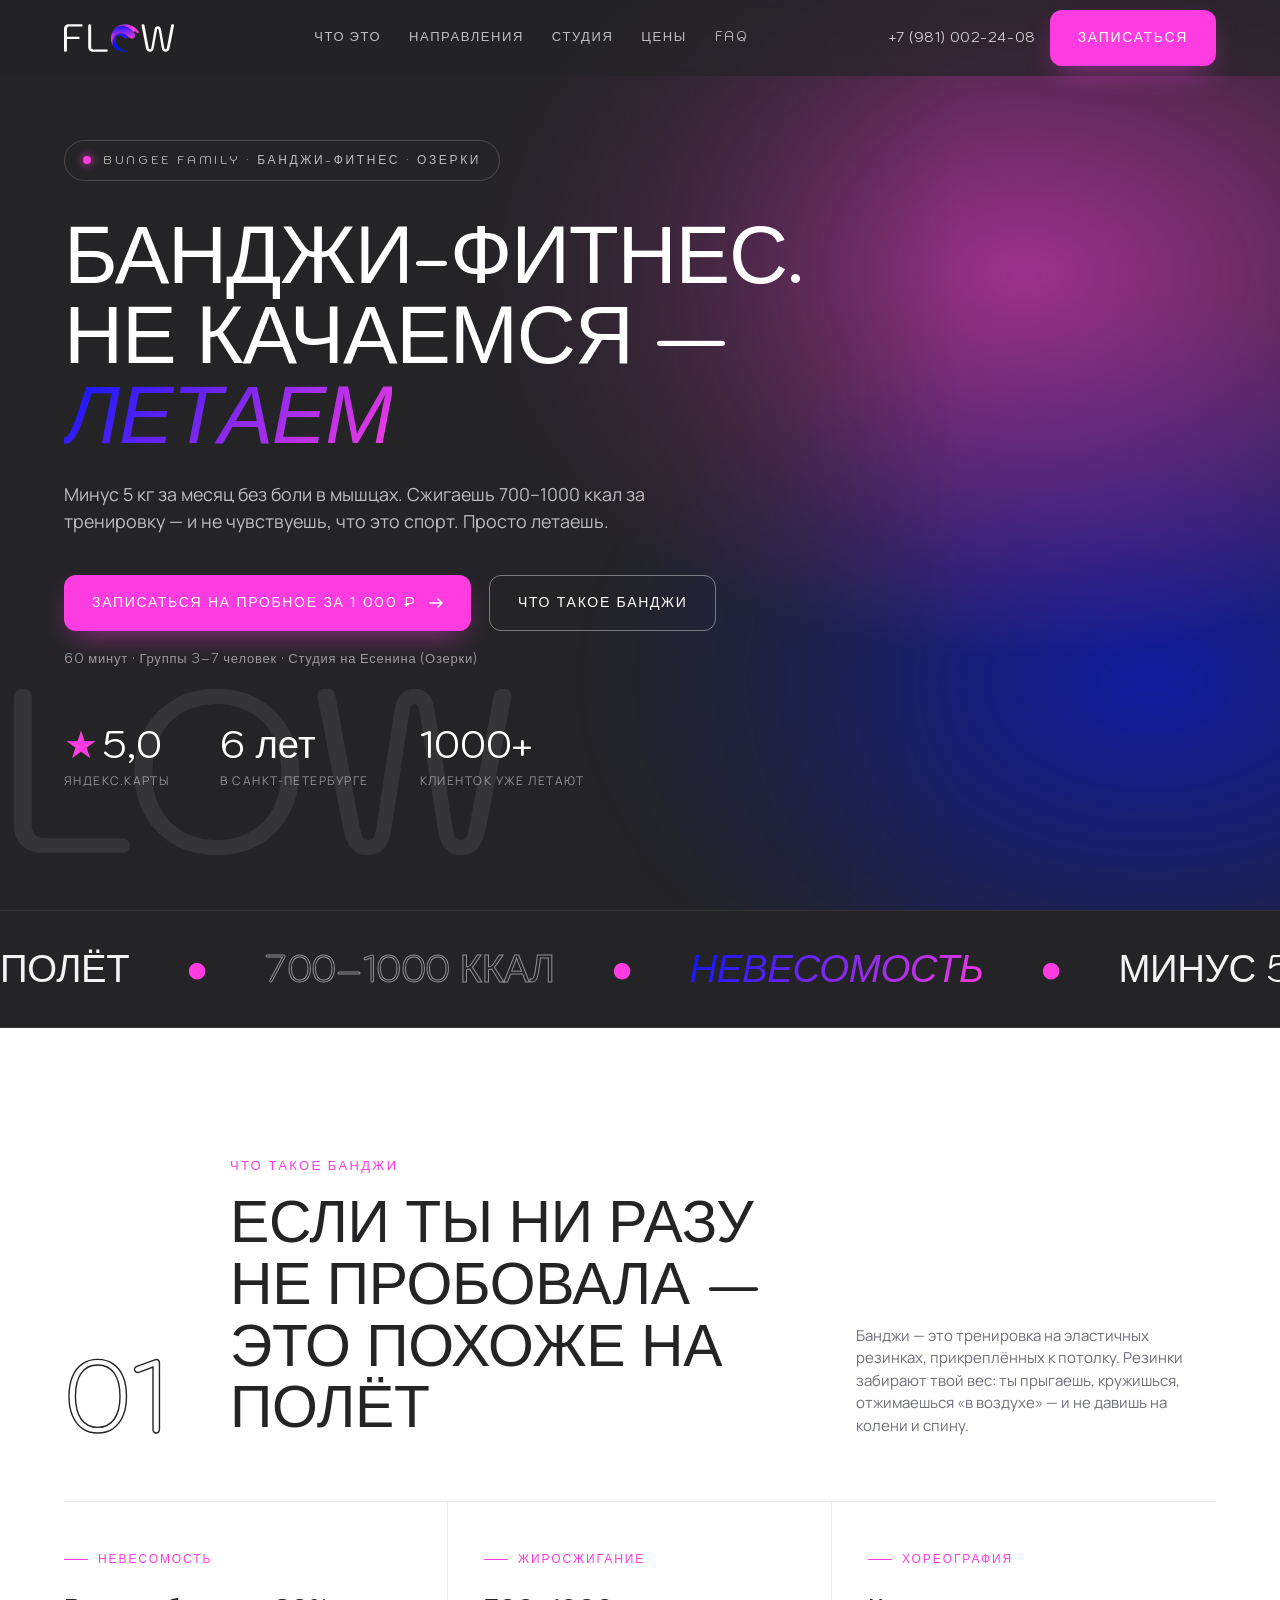
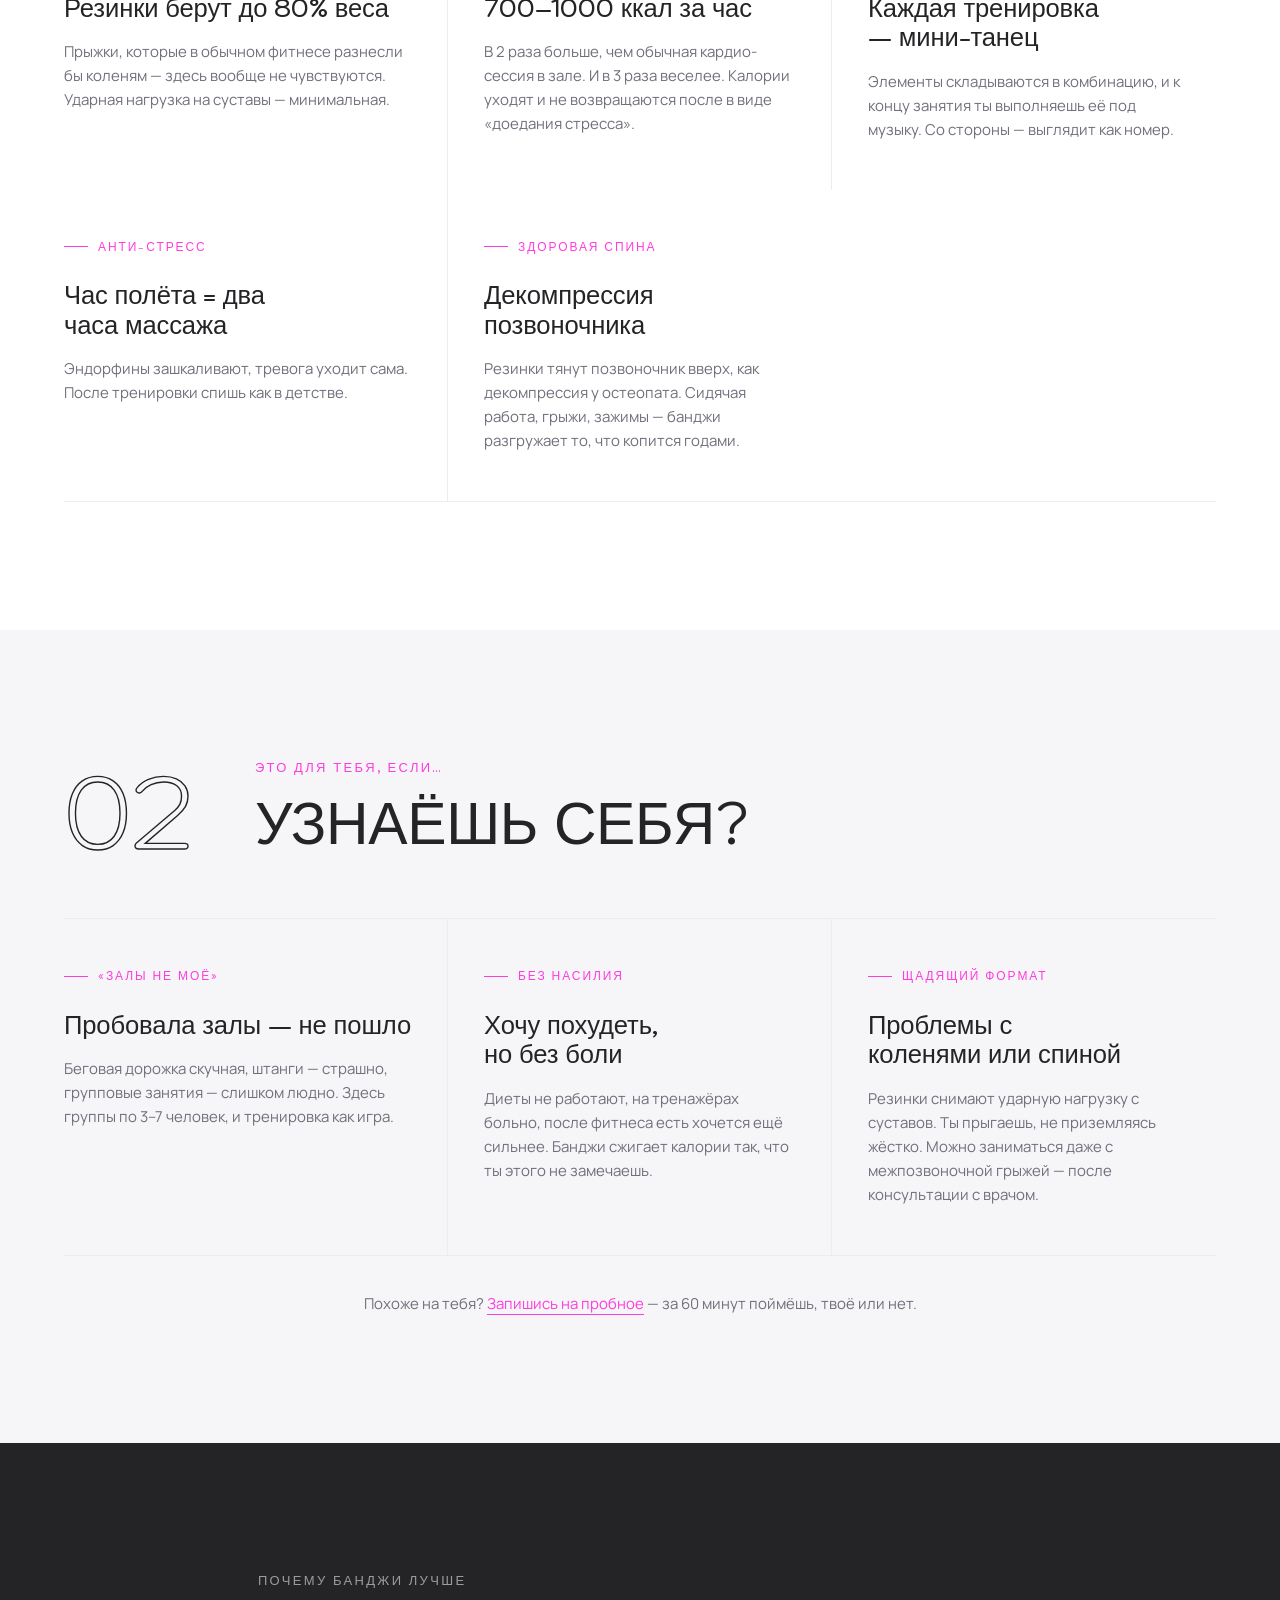
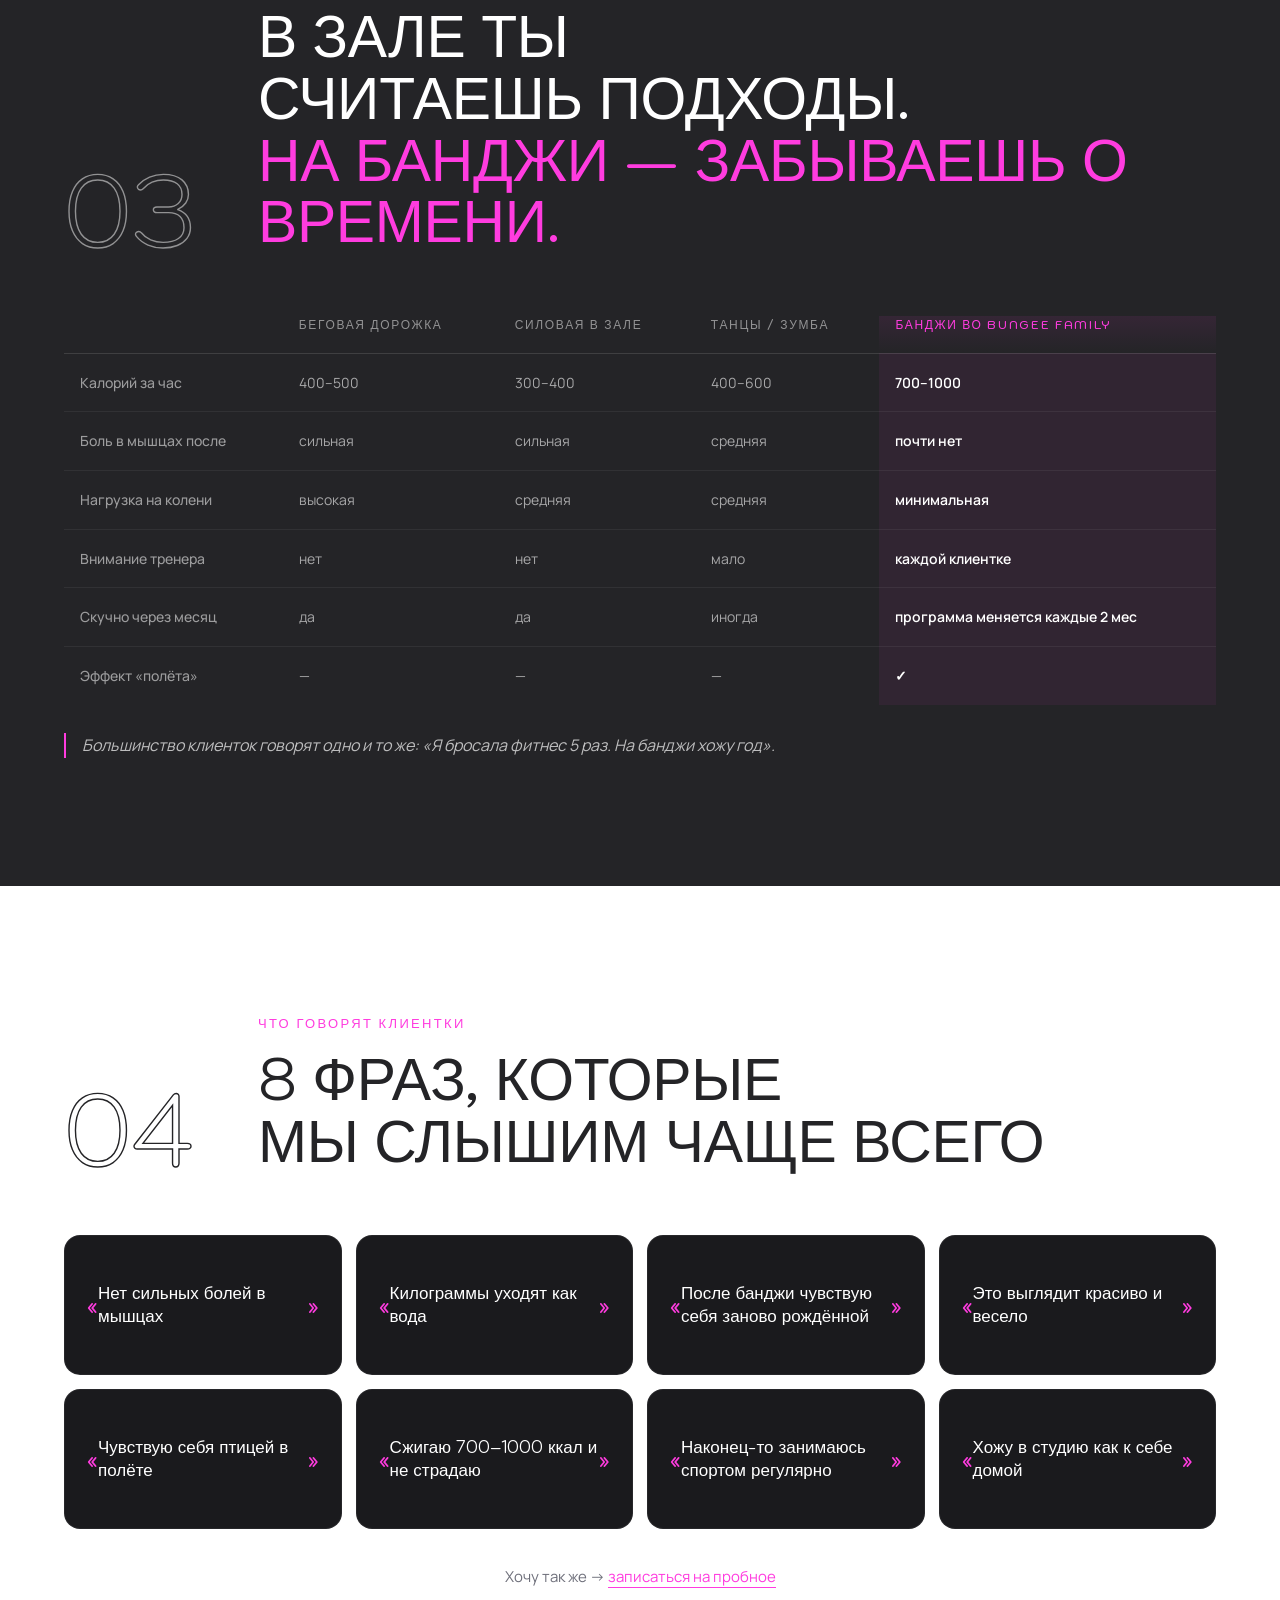
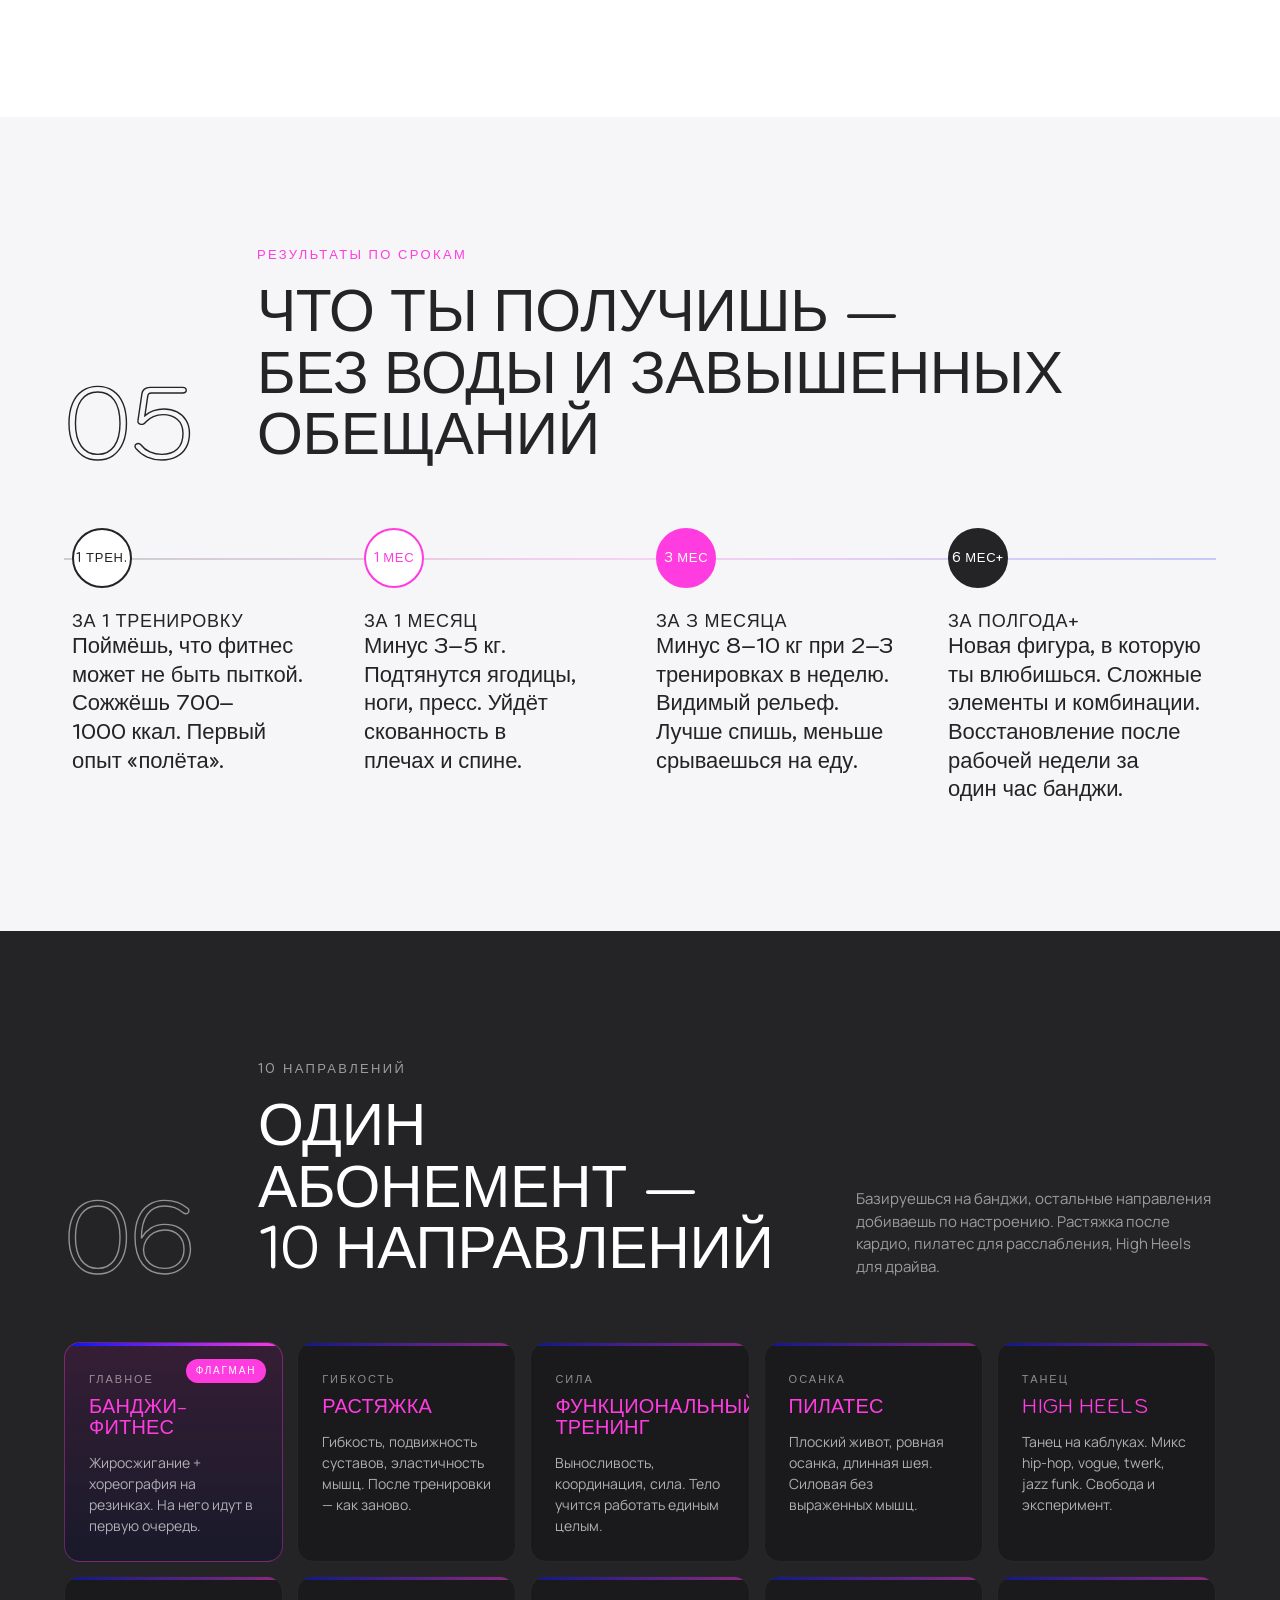
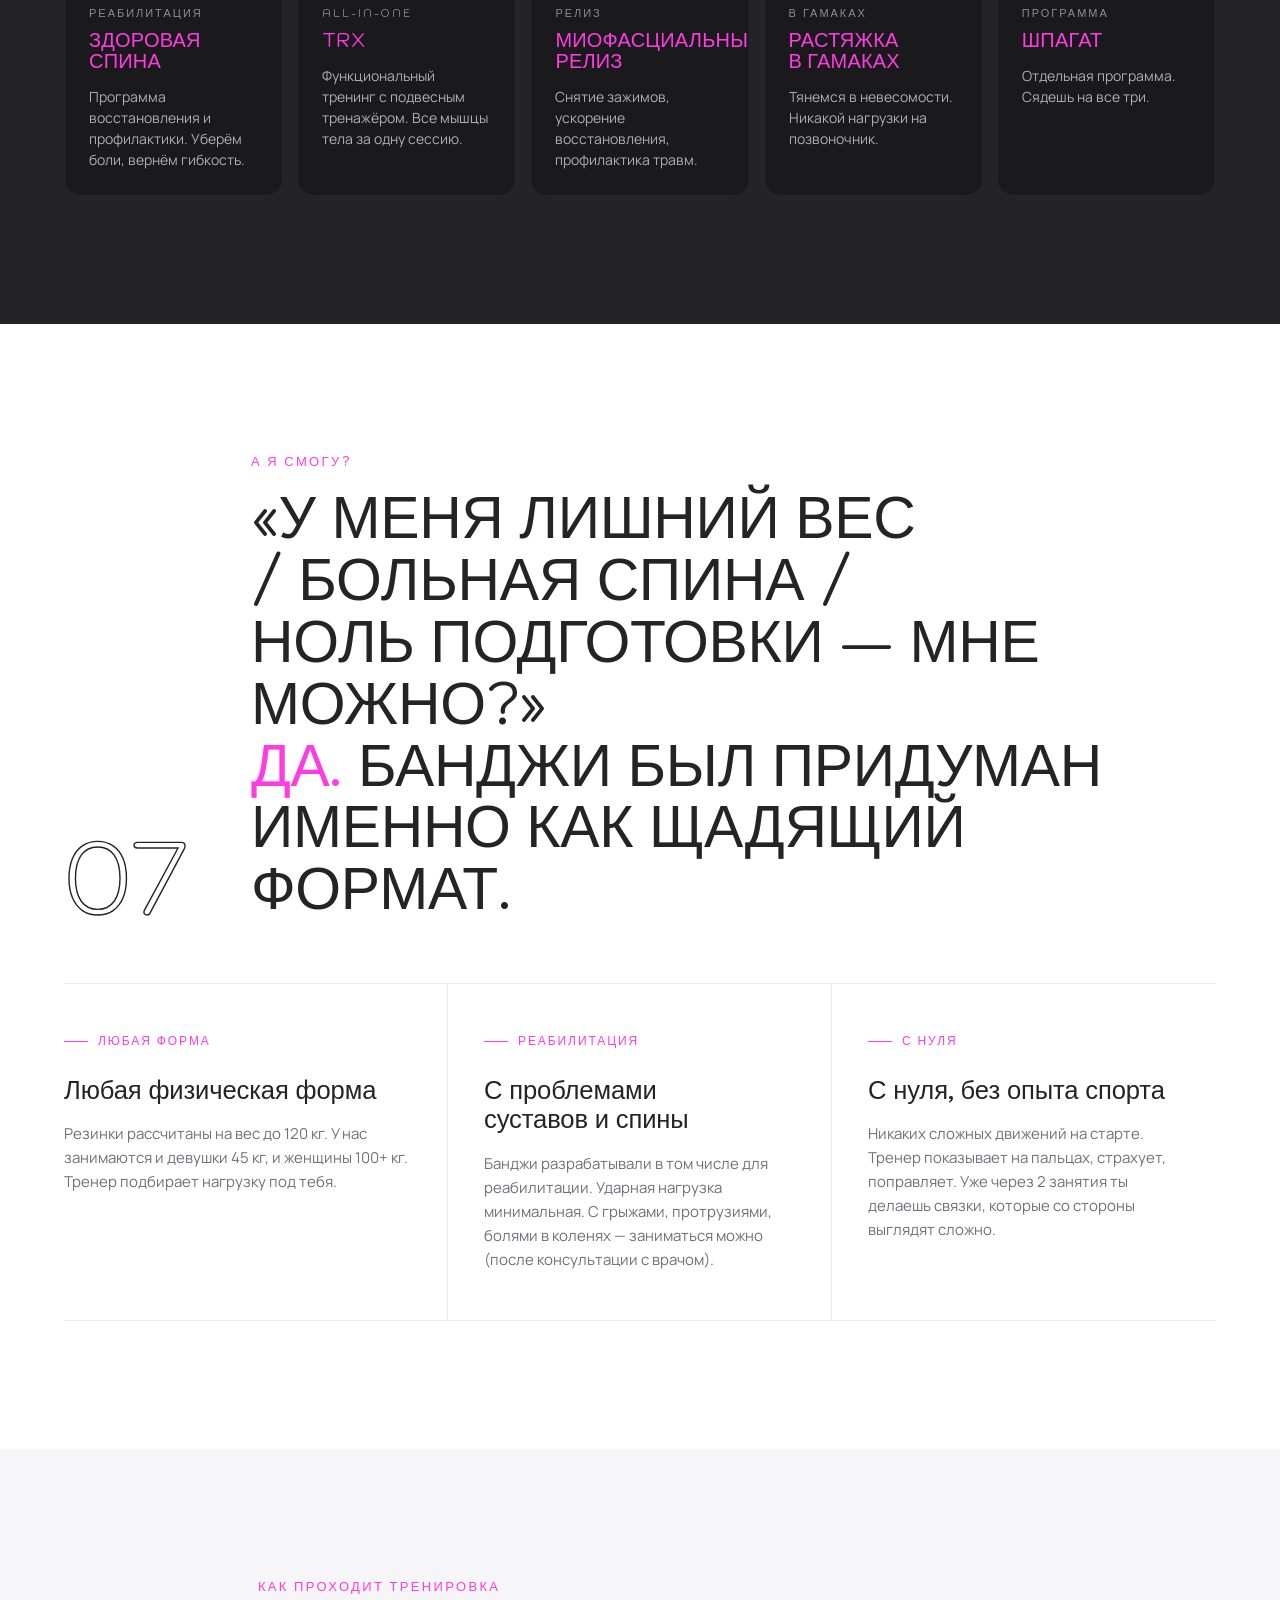
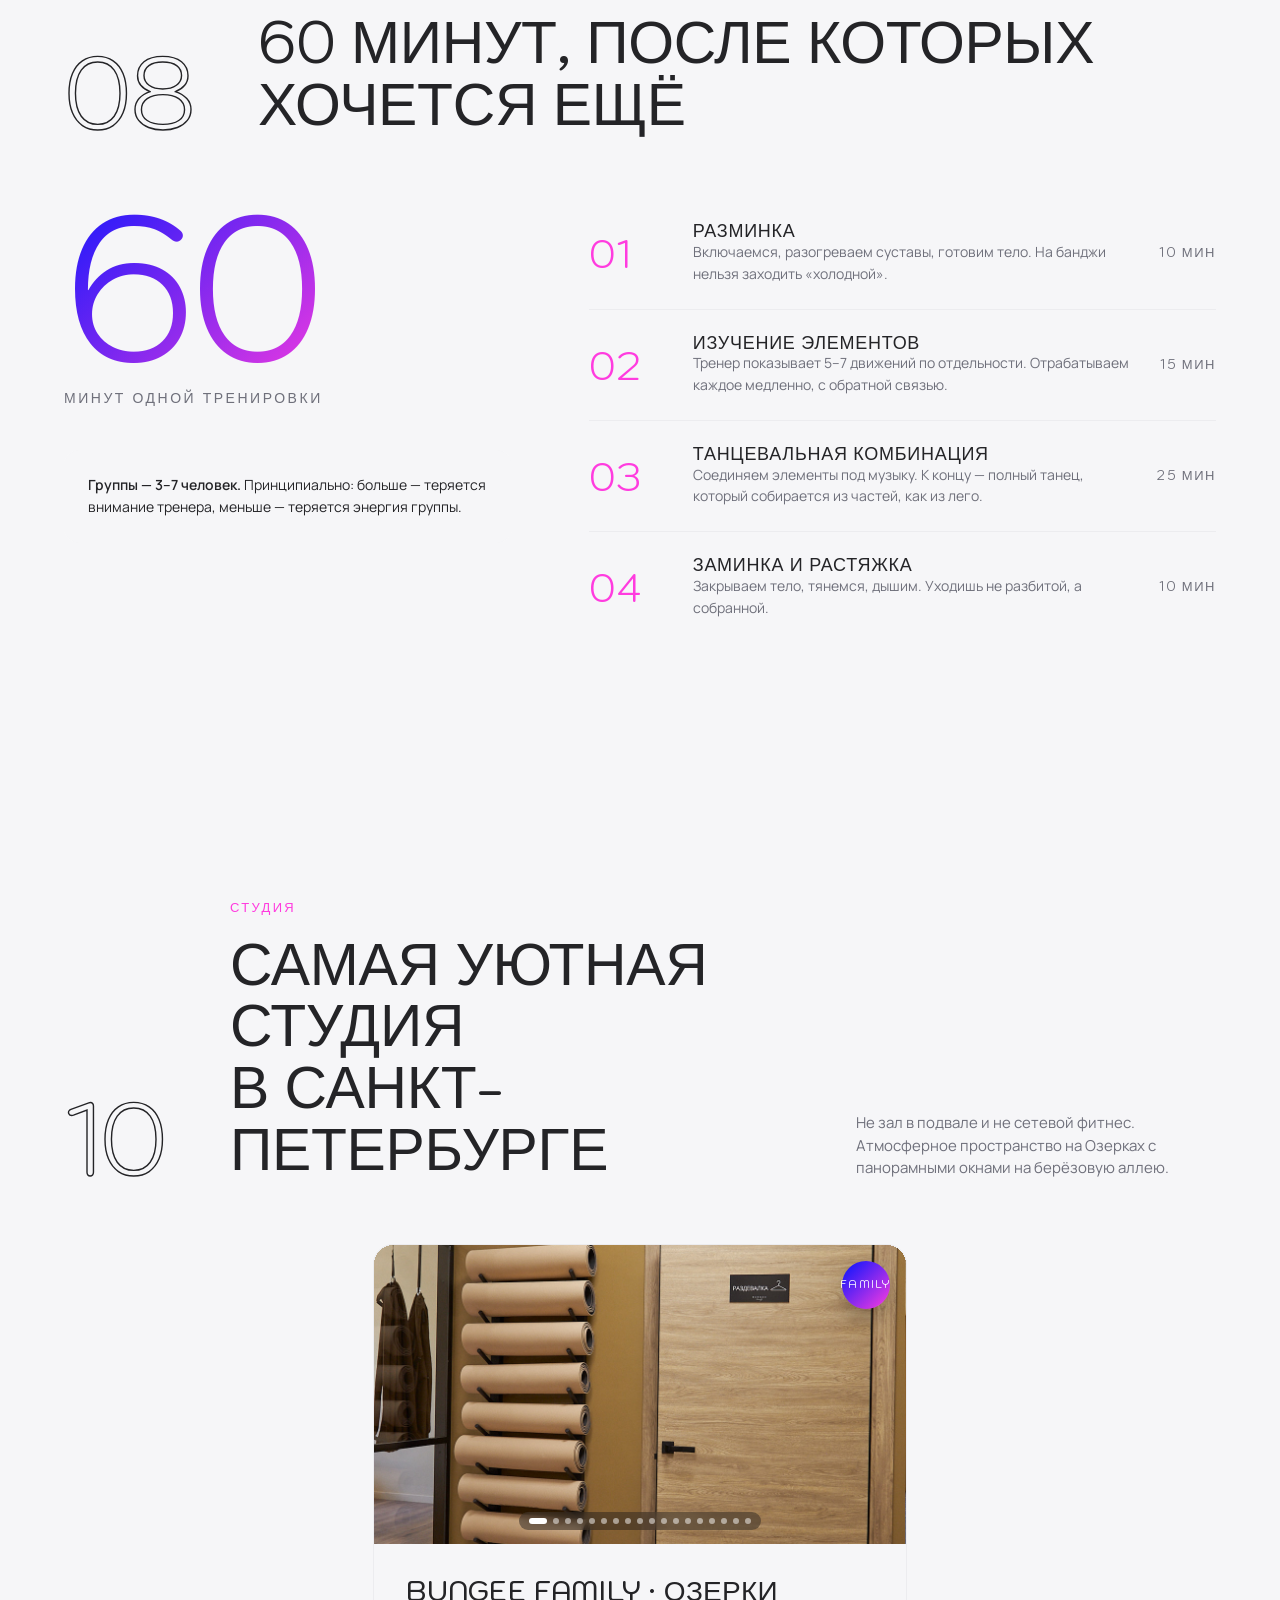
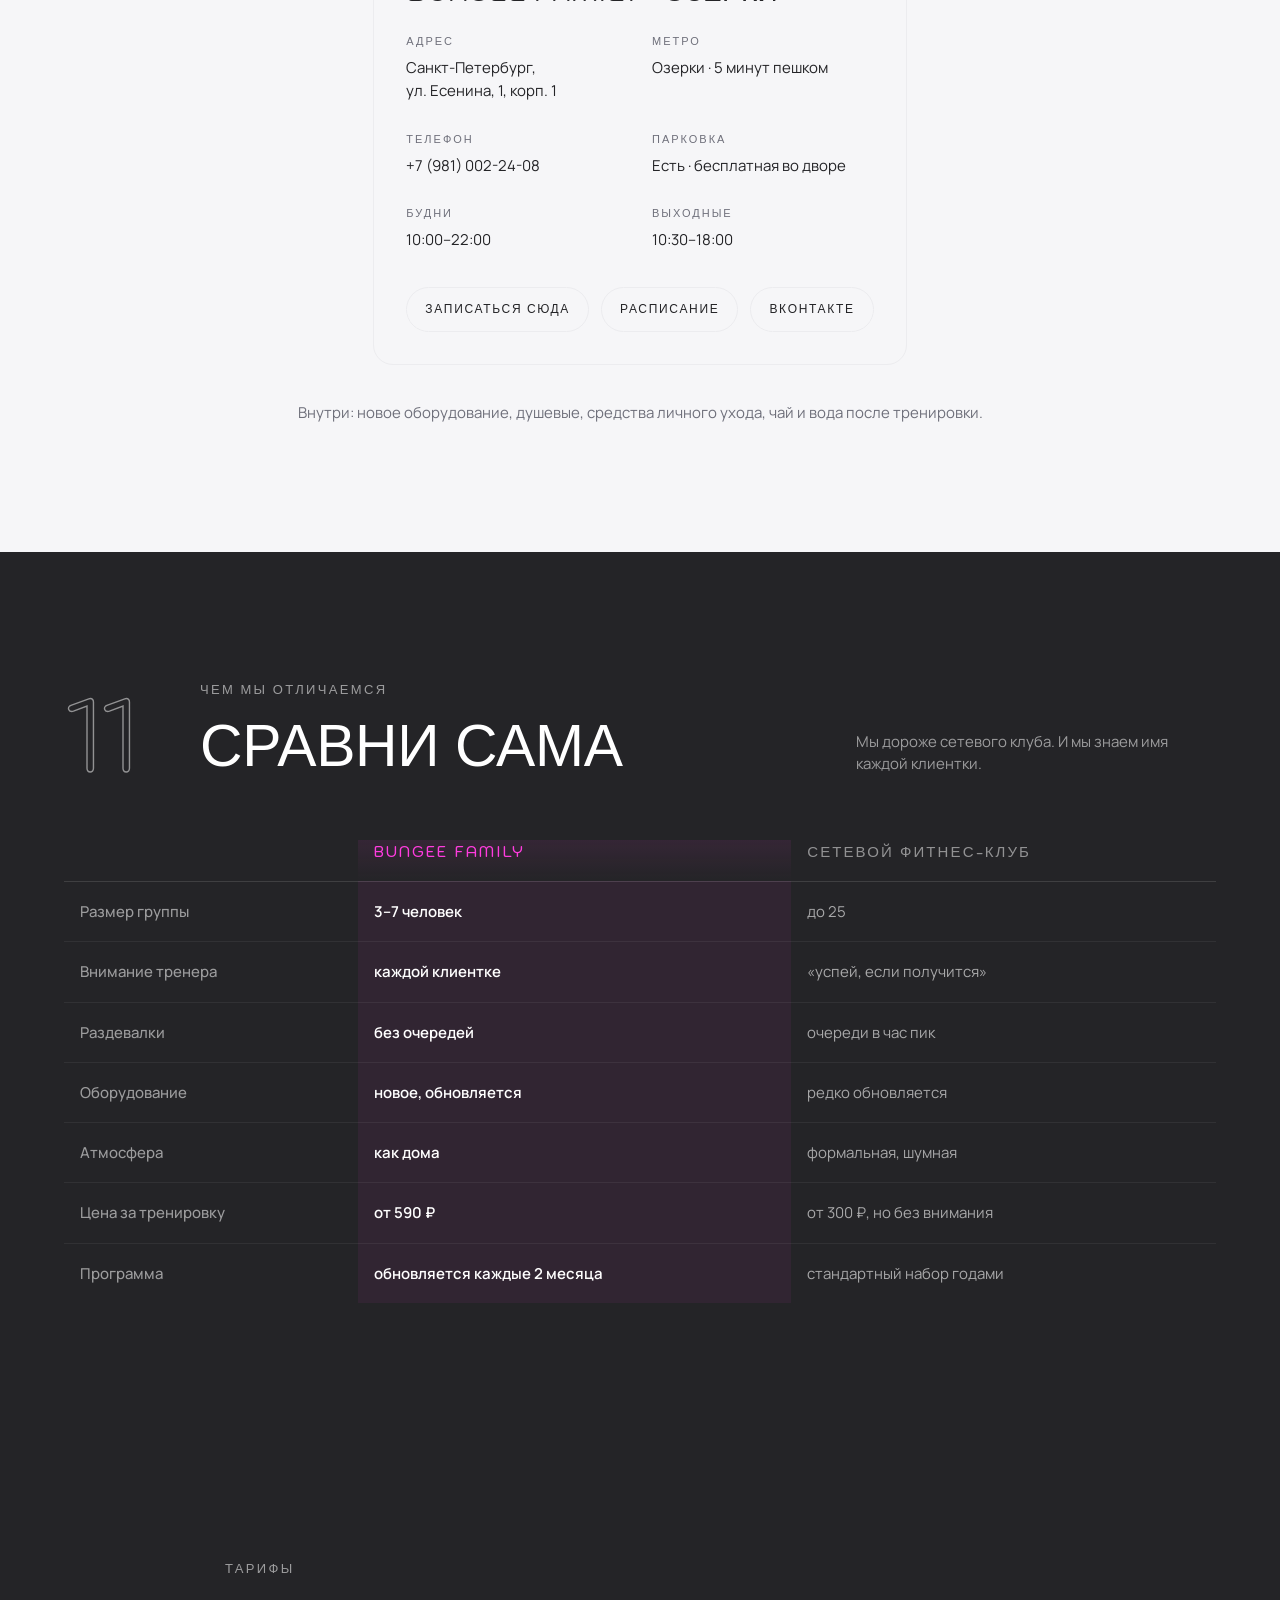
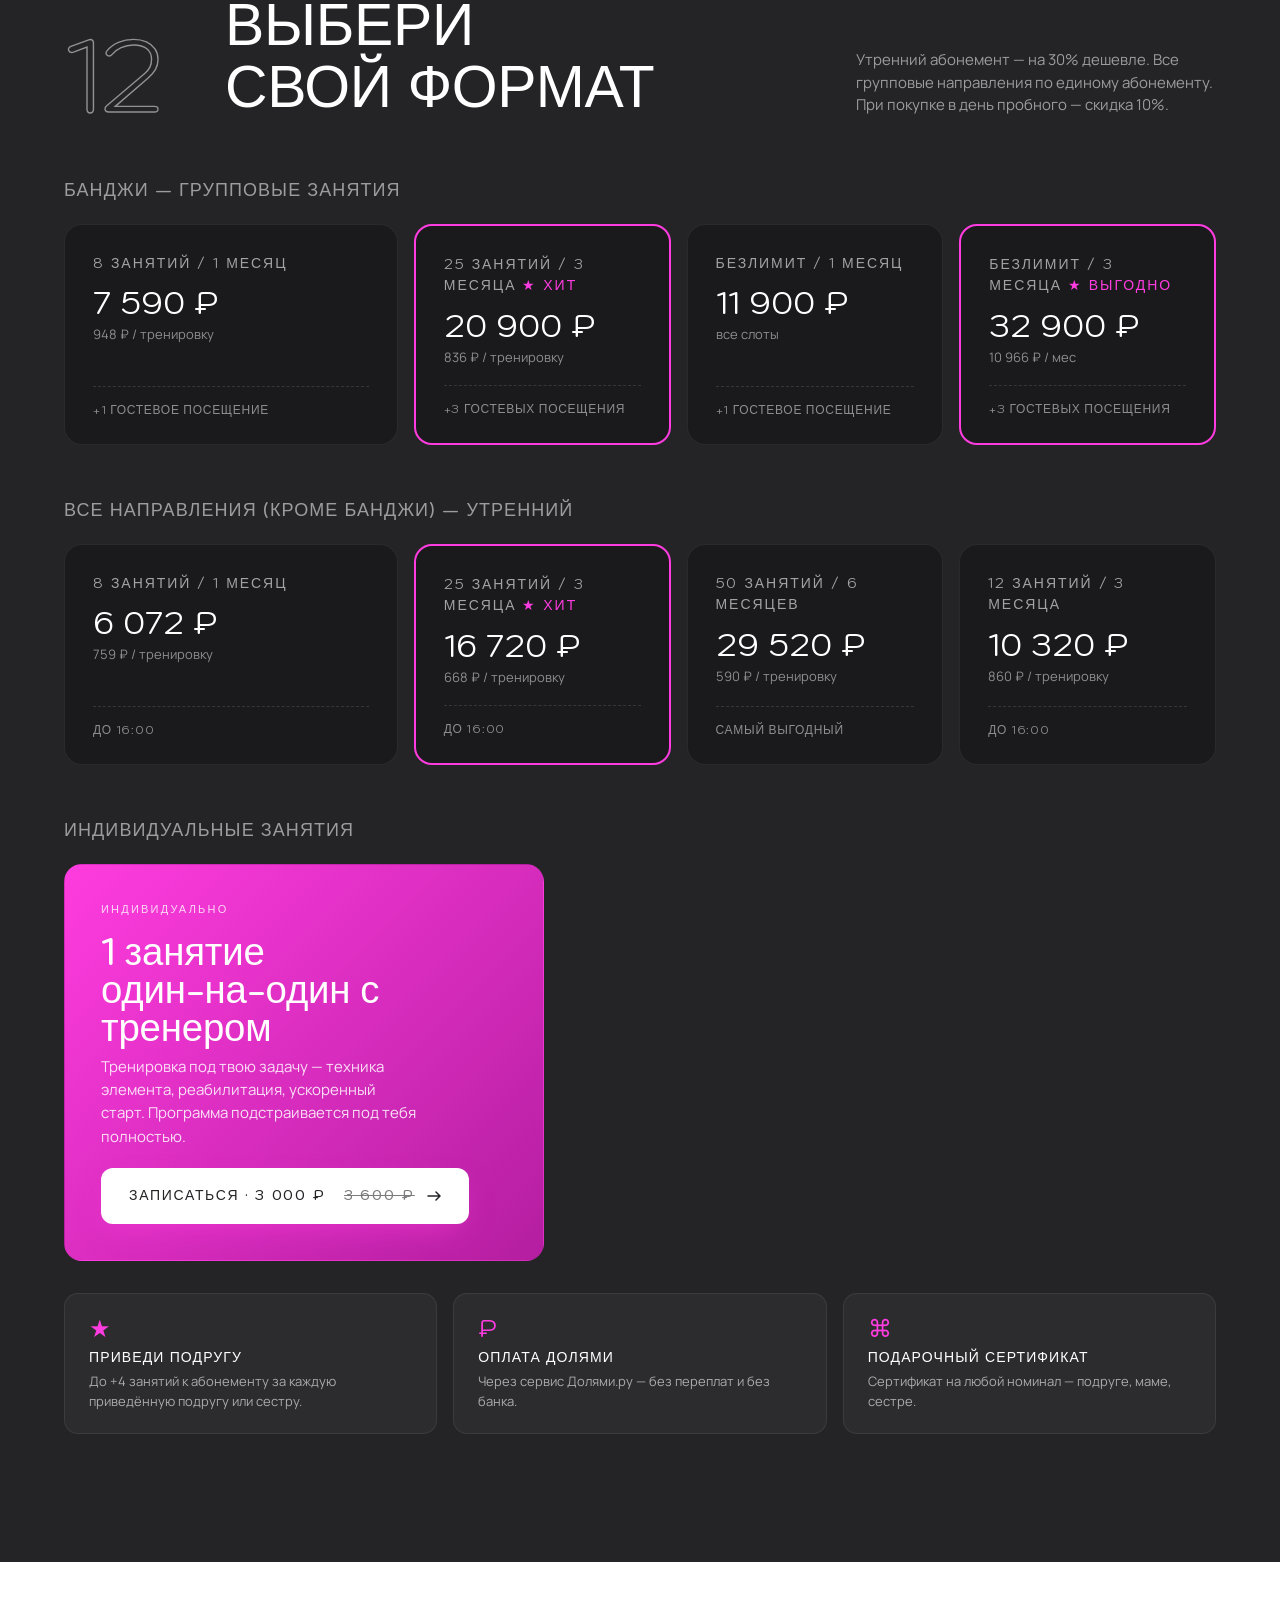
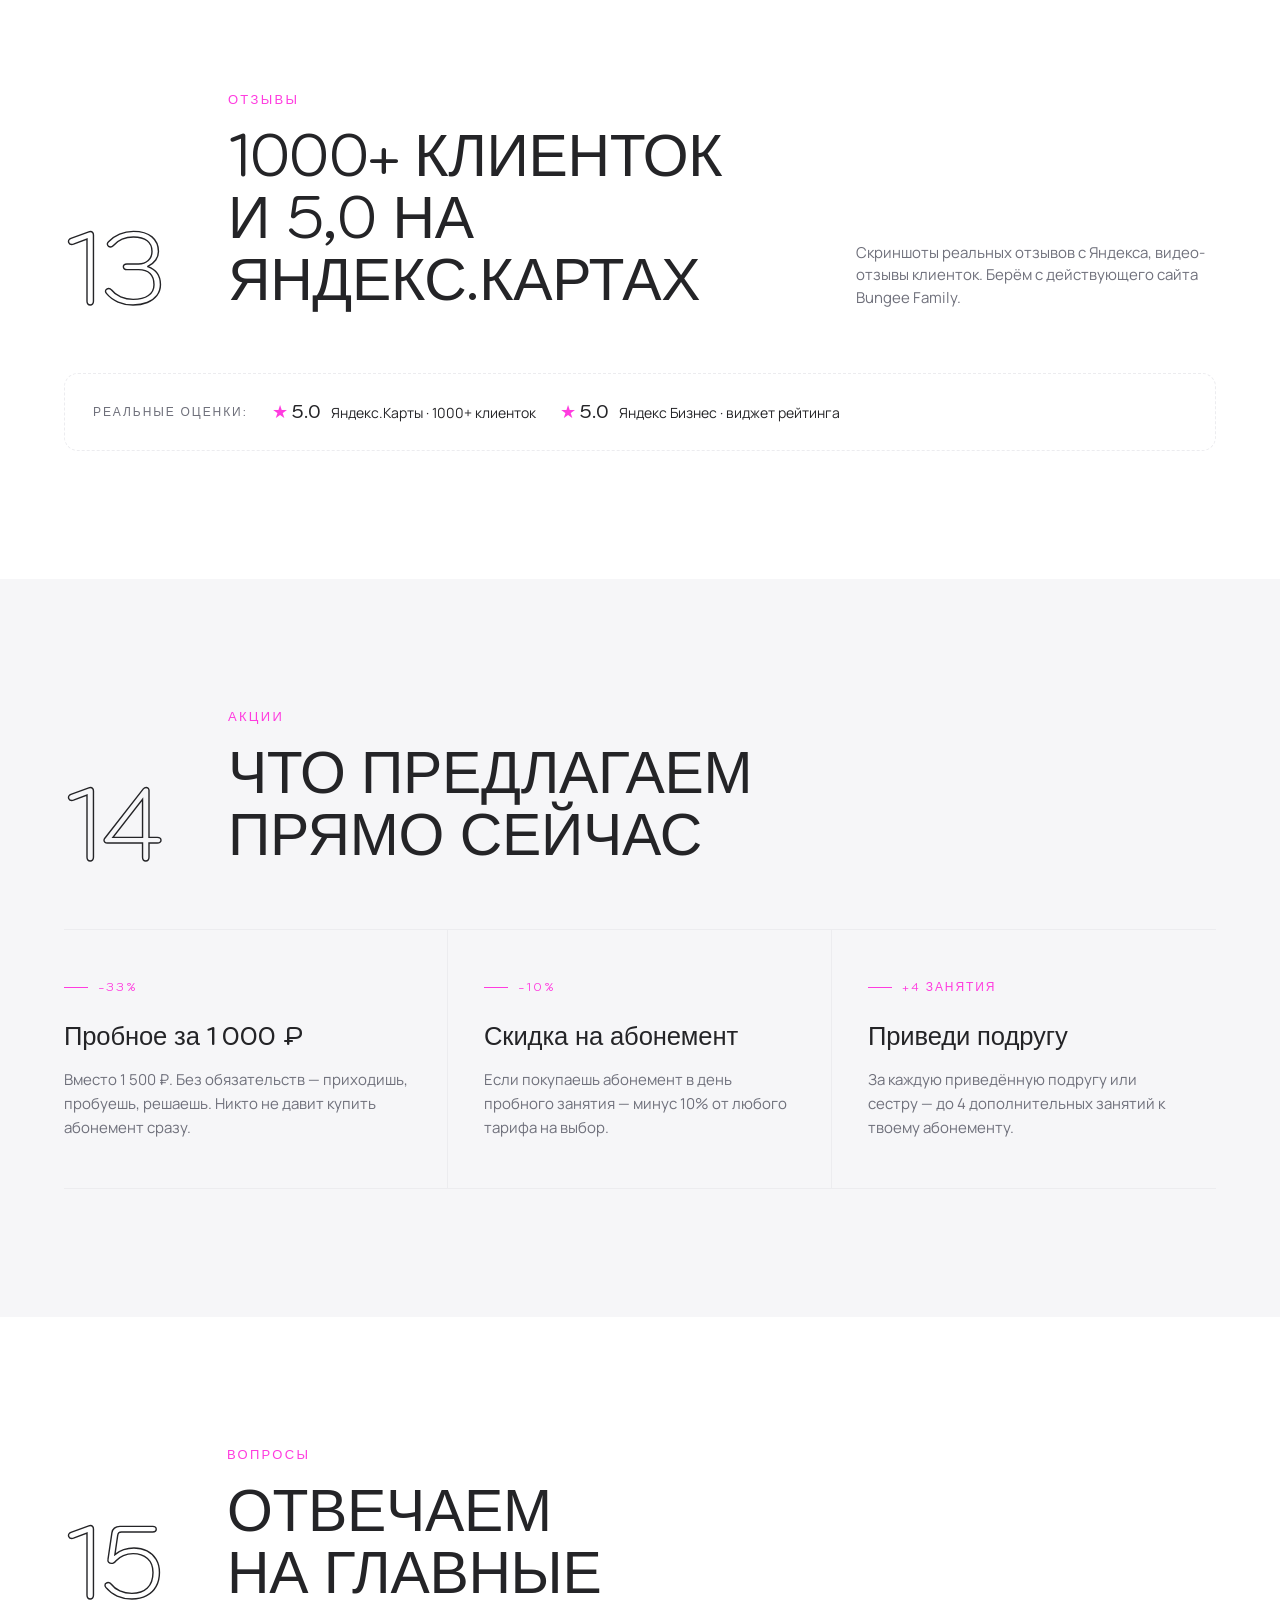
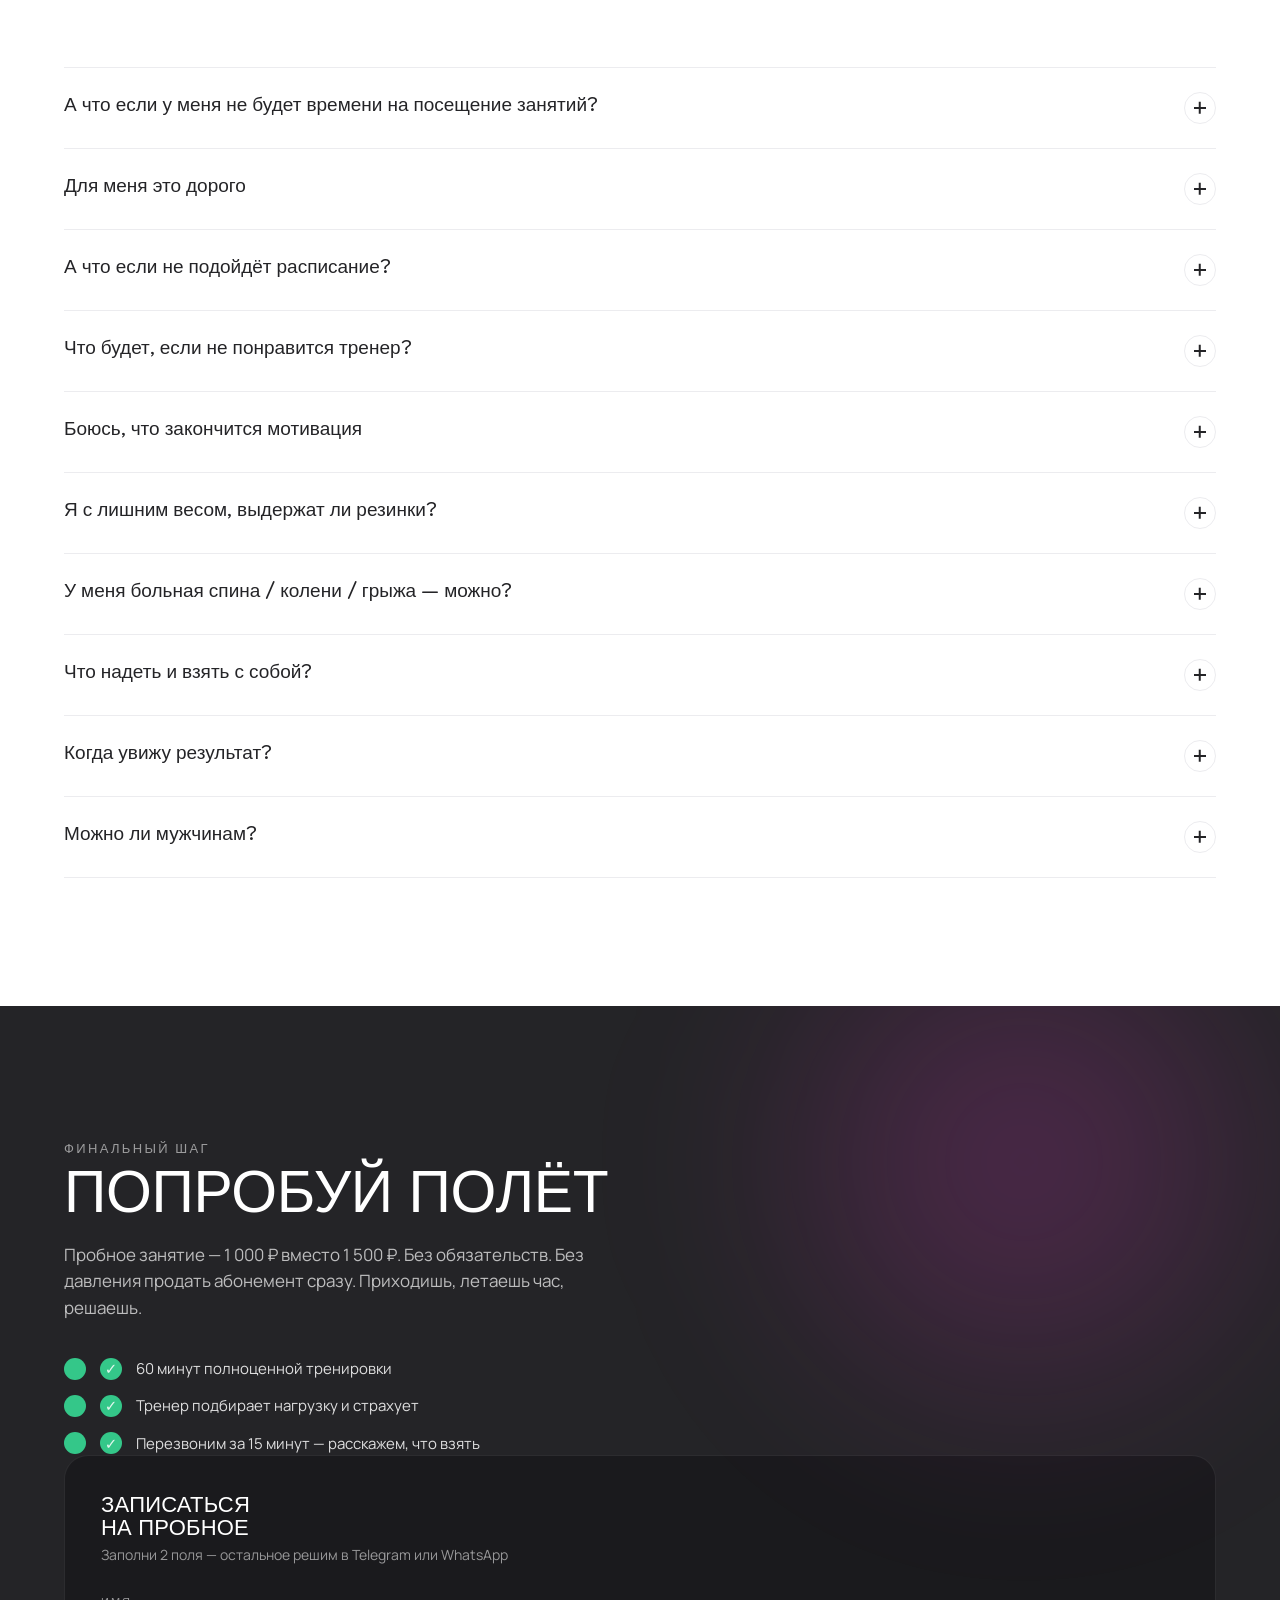
==== commit 9a13175d: "SEO, pricing configs, client videos, mobile cleanup SEO (index + bungee2): - Full meta head: title, " ====
--- a/bungee.html
+++ b/bungee.html
@@ -25,7 +25,6 @@
     <nav>
       <a href="#what">Что это</a>
       <a href="#directions">Направления</a>
-      <a href="#trainers">Тренеры</a>
       <a href="#studio">Студия</a>
       <a href="#prices">Цены</a>
       <a href="#faq">FAQ</a>
@@ -61,7 +60,7 @@
 
       <div class="hero-trust">
         <div class="trust-item">
-          <div class="v"><span class="star">★</span>4,9</div>
+          <div class="v"><span class="star">★</span>5,0</div>
           <div class="lbl">Яндекс.Карты</div>
         </div>
         <div class="trust-item">
@@ -420,73 +419,6 @@
           <div class="dur">10 мин</div>
         </div>
       </div>
-    </div>
-  </div>
-</section>
-
-<!-- ───────── Trainers ───────── -->
-<section id="trainers" data-screen-label="10 Trainers">
-  <div class="wrap">
-    <div class="section-head reveal">
-      <div class="num">09</div>
-      <div class="head-text">
-        <span class="eyebrow pink">Тренеры</span>
-        <h2>Сертифицированные<br />тренеры Bungee Fitness</h2>
-      </div>
-      <p class="head-aside">У нас работают только тренеры с международной сертификацией Bungee Fitness и опытом 5+ лет в фитнесе.</p>
-    </div>
-
-    <div class="trainers-grid">
-      <article class="trainer reveal">
-        <div class="trainer-photo">
-          <div class="silh"></div>
-          <div class="ph-label">[anna_t.jpg]</div>
-          <div class="ig">@</div>
-        </div>
-        <h4>Анна Трушникова</h4>
-        <div class="role">Сертифицированный Bungee Fitness · 13+ лет</div>
-        <p>Растяжка, силовой тренинг, здоровая спина, пилатес, миофасциальный релиз. КМС по фигурному катанию.</p>
-      </article>
-      <article class="trainer reveal">
-        <div class="trainer-photo">
-          <div class="silh"></div>
-          <div class="ph-label">[anna_tucha.jpg]</div>
-          <div class="ig">@</div>
-        </div>
-        <h4>Анна Туча</h4>
-        <div class="role">Функциональный · Bungee · High Heels</div>
-        <p>Художественная гимнастика с детства, профессиональные танцы. Ведёт High Heels, Lady Style, Jazz Funk.</p>
-      </article>
-      <article class="trainer reveal">
-        <div class="trainer-photo">
-          <div class="silh"></div>
-          <div class="ph-label">[liza.jpg]</div>
-          <div class="ig">@</div>
-        </div>
-        <h4>Елизавета Журбук</h4>
-        <div class="role">Силовые · аэройога · растяжка · МФР</div>
-        <p>Педагог по high heels, jazz-funk, strip, vogue. В сборной СПб по стрип-пластике.</p>
-      </article>
-      <article class="trainer reveal">
-        <div class="trainer-photo">
-          <div class="silh"></div>
-          <div class="ph-label">[angelina.jpg]</div>
-          <div class="ig">@</div>
-        </div>
-        <h4>Ангелина Волкова</h4>
-        <div class="role">Сертифицированный Bungee Fitness</div>
-        <p>Специализируется на работе с начинающими клиентками — встречает на пробных.</p>
-      </article>
-      <article class="trainer reveal">
-        <div class="trainer-photo">
-          <div class="silh"></div>
-          <div class="ph-label">[laysan.jpg]</div>
-          <div class="ig">@</div>
-        </div>
-        <h4>Ляйсан Мигранова</h4>
-        <div class="role">Сертифицированный Bungee Fitness · хореограф</div>
-        <p>Авторские связки и комбинации. Превращает тренировку в маленький спектакль.</p>
-      </article>
     </div>
   </div>
 </section>
@@ -716,15 +648,15 @@
       <div class="num">13</div>
       <div class="head-text">
         <span class="eyebrow pink">Отзывы</span>
-        <h2>1000+ клиенток<br />и <span class="grad-word">4,9</span> на Яндекс.Картах</h2>
+        <h2>1000+ клиенток<br />и <span class="grad-word">5,0</span> на Яндекс.Картах</h2>
       </div>
       <p class="head-aside">Скриншоты реальных отзывов с Яндекса, видео-отзывы клиенток. Берём с действующего сайта Bungee Family.</p>
     </div>
 
     <div class="platforms reveal">
       <span class="lbl">Реальные оценки:</span>
-      <div class="plat"><div class="v"><span class="star">★</span>4.9</div><span>Яндекс.Карты · 1000+ клиенток</span></div>
-      <div class="plat"><div class="v"><span class="star">★</span>4.9</div><span>Яндекс Бизнес · виджет рейтинга</span></div>
+      <div class="plat"><div class="v"><span class="star">★</span>5.0</div><span>Яндекс.Карты · 1000+ клиенток</span></div>
+      <div class="plat"><div class="v"><span class="star">★</span>5.0</div><span>Яндекс Бизнес · виджет рейтинга</span></div>
     </div>
   </div>
 </section>
@@ -862,7 +794,7 @@
 <section class="seo" data-screen-label="18 SEO">
   <div class="wrap reveal">
     <h2>Банджи-фитнес в Санкт-Петербурге — студия Bungee Family на Озерках</h2>
-    <p>Bungee Family — студия банджи-фитнеса в Санкт-Петербурге. Находимся на Озерках, на улице Есенина, в 5 минутах от метро. Работаем с 2019 года, прошло больше 1000 клиенток, средний рейтинг на Яндекс.Картах — 4,9.</p>
+    <p>Bungee Family — студия банджи-фитнеса в Санкт-Петербурге. Находимся на Озерках, на улице Есенина, в 5 минутах от метро. Работаем с 2019 года, прошло больше 1000 клиенток, средний рейтинг на Яндекс.Картах — 5,0.</p>
     <p>Банджи-фитнес — это тренировка на эластичных резинках, прикреплённых к потолку. Резинки забирают часть веса тела, ты прыгаешь и кружишься «в воздухе», ударная нагрузка на колени и спину — минимальная. За одну тренировку сжигается 700–1000 ккал — это в два раза больше, чем обычное кардио в зале.</p>
     <p>В отличие от сетевых фитнес-клубов, у нас занятия проходят в мини-группах по 3–7 человек. Это значит, что тренер видит каждую клиентку, успевает поправить технику и помочь, если что-то не получается. Программа обновляется каждые 2 месяца — тренировки не превращаются в рутину.</p>
     <p>Кроме банджи, в студии есть ещё 9 направлений: пилатес, растяжка (включая растяжку в гамаках), функциональный тренинг, TRX, High Heels, здоровая спина, миофасциальный релиз, шпагат, Lady Style. Все направления доступны по единому абонементу.</p>
@@ -889,7 +821,6 @@
         <ul>
           <li><a href="#directions">Направления</a></li>
           <li><a href="#prices">Цены</a></li>
-          <li><a href="#trainers">Тренеры</a></li>
           <li><a href="#reviews">Отзывы</a></li>
           <li><a href="#faq">FAQ</a></li>
           <li><a href="https://flowtraining.ru/" target="_blank" rel="noopener">Сеть FLOW</a></li>
--- a/styles.css
+++ b/styles.css
@@ -273,6 +273,21 @@
   margin-top: 40px;
   display: flex; flex-wrap: wrap; gap: 18px; align-items: center;
 }
+/* Mobile-only "Как проходит занятие" button placed above the hero text.
+   On mobile we also hide the desktop .hero-cta (both pink and outline buttons)
+   to remove duplication of "Записаться" — sticky-mobile CTA covers conversion. */
+.hero-cta-mobile { display: none; }
+@media (max-width: 700px) {
+  .hero-cta-mobile {
+    display: inline-flex;
+    margin: 4px 0 24px;
+    height: 44px;
+    padding: 0 18px;
+    font-size: 12px;
+    letter-spacing: 0.08em;
+  }
+  .hero .hero-cta { display: none; }
+}
 .hero-meta {
   margin-top: 18px;
   font-family: var(--kod);
@@ -845,7 +860,7 @@
 .tl-step:nth-child(2) .marker { border-color: var(--pink); color: var(--pink); }
 .tl-step:nth-child(3) .marker { border-color: var(--pink); background: var(--pink); color: #fff; }
 .tl-step:nth-child(4) .marker { background: var(--gray); color: #fff; border-color: var(--gray); }
-.tl-step h4 { color: var(--gray-light); margin-bottom: 14px; }
+.tl-step .tl-label { font-family: var(--kod); font-size: 18px; font-weight: 500; color: var(--gray-light); margin: 0 0 14px; }
 .tl-step h3 { font-family: var(--kod); font-weight: 500; font-size: 22px; line-height: 1.3; text-transform: none; letter-spacing: -0.005em; }
 @media (max-width: 900px) {
   .timeline { grid-template-columns: 1fr; gap: 32px; }
@@ -859,7 +874,7 @@
     padding: 0;
   }
   .tl-step .marker { margin-bottom: 0; grid-row: 1 / span 2; align-self: start; }
-  .tl-step h4 { margin: 8px 0 0; align-self: end; }
+  .tl-step .tl-label { margin: 8px 0 0; align-self: end; }
   .tl-step h3 { font-size: 18px; }
 }
 
@@ -1008,7 +1023,7 @@
   line-height: 1;
   color: var(--pink);
 }
-.step .body h4 { font-family: var(--kod); font-size: 19px; font-weight: 500; text-transform: none; letter-spacing: -0.005em; margin-bottom: 4px; }
+.step .body h3 { font-family: var(--kod); font-size: 19px; font-weight: 500; text-transform: none; letter-spacing: -0.005em; margin: 0 0 4px; }
 .step .body p { color: var(--gray-light); font-size: 14px; }
 .step .dur {
   font-family: var(--kod);
@@ -1342,7 +1357,8 @@
   border-radius: 14px;
 }
 .price-extras .extra .ico { font-family: var(--kod); font-size: 24px; line-height: 1; color: var(--pink); margin-bottom: 10px; }
-.price-extras .extra h4 { font-family: var(--kod); font-size: 14px; font-weight: 500; text-transform: uppercase; letter-spacing: 0.08em; margin-bottom: 6px; }
+.price-extras .extra h3,
+.price-extras .extra h4 { font-family: var(--kod); font-size: 14px; font-weight: 500; text-transform: uppercase; letter-spacing: 0.08em; margin: 0 0 6px; }
 .price-extras .extra p { font-size: 13px; color: rgba(255,255,255,0.6); }
 @media (max-width: 1000px) {
   .price-grid { grid-template-columns: 1fr 1fr; }
@@ -1661,7 +1677,16 @@
   z-index: 90;
   display: none;
 }
-.sticky-mobile .btn { width: 100%; justify-content: center; box-shadow: 0 18px 40px -10px rgba(255,60,223,0.55); }
+.sticky-mobile .btn {
+  width: 100%;
+  justify-content: center;
+  white-space: normal;
+  padding: 0 18px;
+  font-size: 13px;
+  letter-spacing: 0.08em;
+  box-shadow: 0 18px 40px -10px rgba(255,60,223,0.55);
+}
+.sticky-mobile .btn .arrow { flex-shrink: 0; }
 @media (max-width: 700px) {
   .sticky-mobile { display: block; }
   body { padding-bottom: 80px; }
@@ -2037,6 +2062,148 @@
    reads as a clean 3+2 layout instead of an indented half row. */
 #what .conf-grid .conf-item:nth-child(3) { border-right: 0; }
 #what .conf-grid .conf-item:nth-child(4) { padding-left: 0; }
+
+/* Pricing mount-point — reserve height so JSON load doesn't shift layout */
+.pricing-mount { min-height: 480px; }
+@media (max-width: 900px) { .pricing-mount { min-height: 720px; } }
+
+/* Breadcrumbs — small nav above hero on desktop, hidden on mobile.
+   Structured BreadcrumbList is in JSON-LD so SEO still benefits on mobile. */
+.breadcrumbs {
+  position: absolute;
+  top: 96px; left: 0; right: 0;
+  z-index: 3;
+  pointer-events: none;
+}
+.breadcrumbs > .wrap { pointer-events: auto; }
+.breadcrumbs ol {
+  list-style: none;
+  display: flex;
+  flex-wrap: wrap;
+  gap: 8px;
+  margin: 0;
+  padding: 0;
+  font-family: var(--kod);
+  font-size: 11px;
+  letter-spacing: 0.14em;
+  text-transform: uppercase;
+}
+.breadcrumbs li { display: inline-flex; align-items: center; gap: 8px; color: rgba(255,255,255,0.45); }
+.breadcrumbs li + li::before { content: "›"; color: rgba(255,255,255,0.3); }
+.breadcrumbs a { color: rgba(255,255,255,0.6); transition: color .2s ease; }
+.breadcrumbs a:hover { color: #fff; }
+.breadcrumbs [aria-current="page"] { color: #fff; }
+@media (max-width: 700px) {
+  .breadcrumbs { display: none; }
+}
+
+/* Client-videos horizontal wall */
+.videos-sec { padding-top: clamp(72px, 9vw, 120px); padding-bottom: clamp(72px, 9vw, 120px); }
+.videos-sec .section-head { grid-template-columns: auto 1fr auto; gap: 32px 48px; align-items: end; }
+.videos-sec .head-aside { max-width: 380px; font-size: 15px; color: var(--gray-light); line-height: 1.5; margin: 0; justify-self: end; }
+@media (max-width: 900px) {
+  .videos-sec .section-head { grid-template-columns: auto 1fr; }
+  .videos-sec .head-aside { grid-column: 1 / -1; max-width: none; justify-self: start; }
+}
+.video-wall-wrap {
+  position: relative;
+  margin-top: clamp(40px, 5vw, 64px);
+}
+.video-wall {
+  display: flex;
+  gap: 18px;
+  overflow-x: auto;
+  overflow-y: hidden;
+  scroll-snap-type: x mandatory;
+  scroll-padding-left: var(--pad-x);
+  scroll-padding-right: var(--pad-x);
+  padding: 8px var(--pad-x) 24px;
+  scrollbar-width: none;
+  -webkit-overflow-scrolling: touch;
+  cursor: grab;
+  user-select: none;
+}
+.video-wall.dragging { cursor: grabbing; scroll-behavior: auto; }
+.video-wall.dragging .video-card { pointer-events: none; }
+.video-wall::-webkit-scrollbar { display: none; }
+.video-card {
+  flex: 0 0 auto;
+  width: clamp(220px, 24vw, 280px);
+  aspect-ratio: 9 / 16;
+  border-radius: 28px;
+  overflow: hidden;
+  scroll-snap-align: start;
+  position: relative;
+  cursor: pointer;
+  background: #0e0e11;
+  box-shadow: 0 20px 40px -16px rgba(0,0,0,0.35);
+  transition: transform .25s ease, box-shadow .25s ease;
+  isolation: isolate;
+}
+.video-card:hover { transform: translateY(-4px); box-shadow: 0 26px 50px -16px rgba(0,0,0,0.45); }
+.video-card video {
+  width: 100%; height: 100%;
+  object-fit: cover;
+  display: block;
+  pointer-events: none;
+}
+.video-card::after {
+  content: "";
+  position: absolute;
+  inset: auto 0 0 0;
+  height: 50%;
+  background: linear-gradient(180deg, transparent 0%, rgba(0,0,0,0.55) 100%);
+  pointer-events: none;
+  transition: opacity .25s ease;
+  z-index: 1;
+}
+.video-card.playing::after { opacity: 0; }
+.video-card .video-play {
+  position: absolute;
+  top: 50%; left: 50%;
+  transform: translate(-50%, -50%);
+  width: 56px; height: 56px;
+  border-radius: 50%;
+  background: rgba(255,255,255,0.95);
+  display: flex;
+  align-items: center;
+  justify-content: center;
+  pointer-events: none;
+  z-index: 2;
+  box-shadow: 0 12px 28px -8px rgba(0,0,0,0.4);
+  transition: opacity .2s ease, transform .25s ease;
+}
+.video-card .video-play svg { width: 22px; height: 22px; color: var(--gray); margin-left: 3px; }
+.video-card.playing .video-play { opacity: 0; transform: translate(-50%, -50%) scale(0.7); }
+.video-card:hover .video-play { transform: translate(-50%, -50%) scale(1.06); }
+
+.vw-nav {
+  position: absolute;
+  top: 50%;
+  transform: translateY(-50%);
+  width: 44px; height: 44px;
+  border-radius: 50%;
+  background: rgba(255,255,255,0.95);
+  border: 0;
+  display: flex;
+  align-items: center;
+  justify-content: center;
+  cursor: pointer;
+  color: var(--gray);
+  box-shadow: 0 14px 30px -8px rgba(0,0,0,0.35);
+  opacity: 0;
+  transition: opacity .2s ease, background .2s ease;
+  z-index: 3;
+}
+.vw-nav svg { width: 16px; height: 16px; }
+.vw-nav:hover { background: #fff; }
+.vw-nav:focus-visible { outline: 2px solid var(--blue); outline-offset: 2px; opacity: 1; }
+.vw-prev { left: 16px; }
+.vw-next { right: 16px; }
+.video-wall-wrap:hover .vw-nav { opacity: 1; }
+@media (hover: none), (max-width: 700px) {
+  .vw-nav { display: none; }
+}
 
 /* Floating brand chips overlaying the hero visual */
 .hero-chip {
